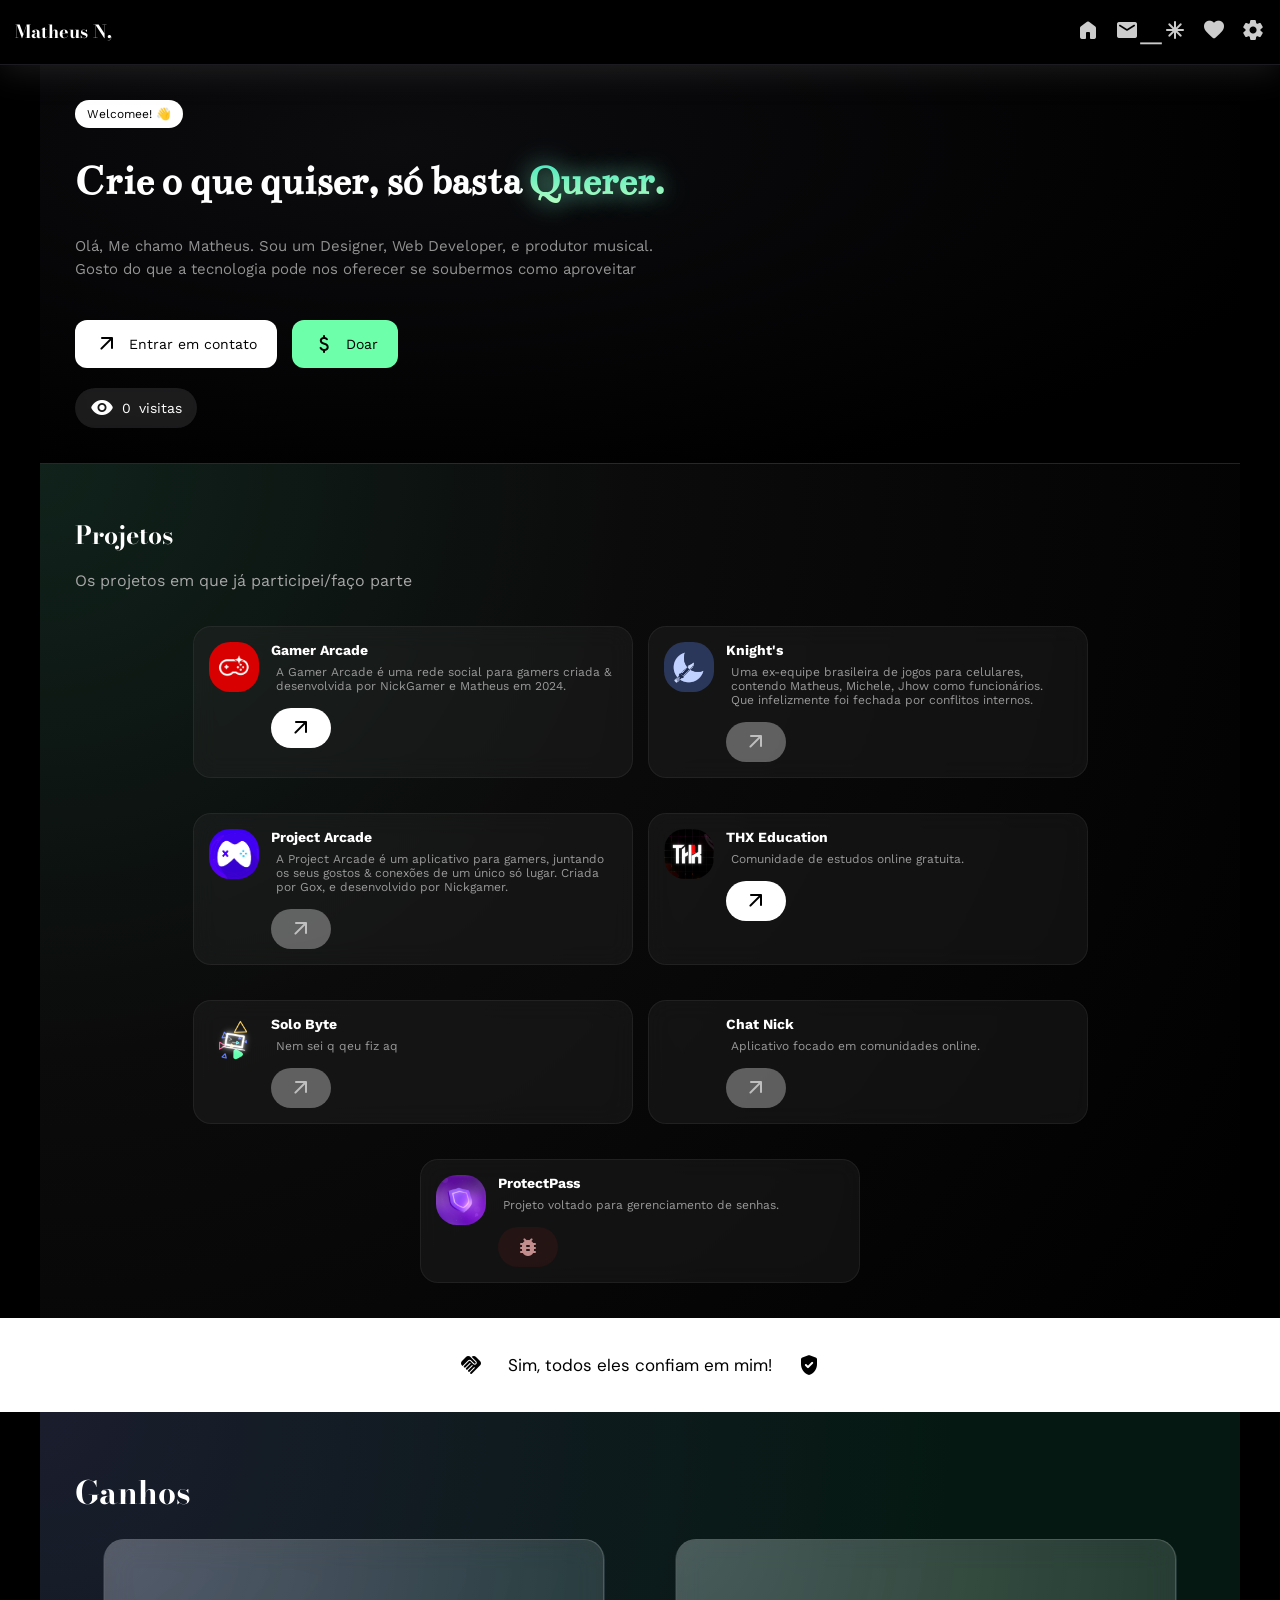
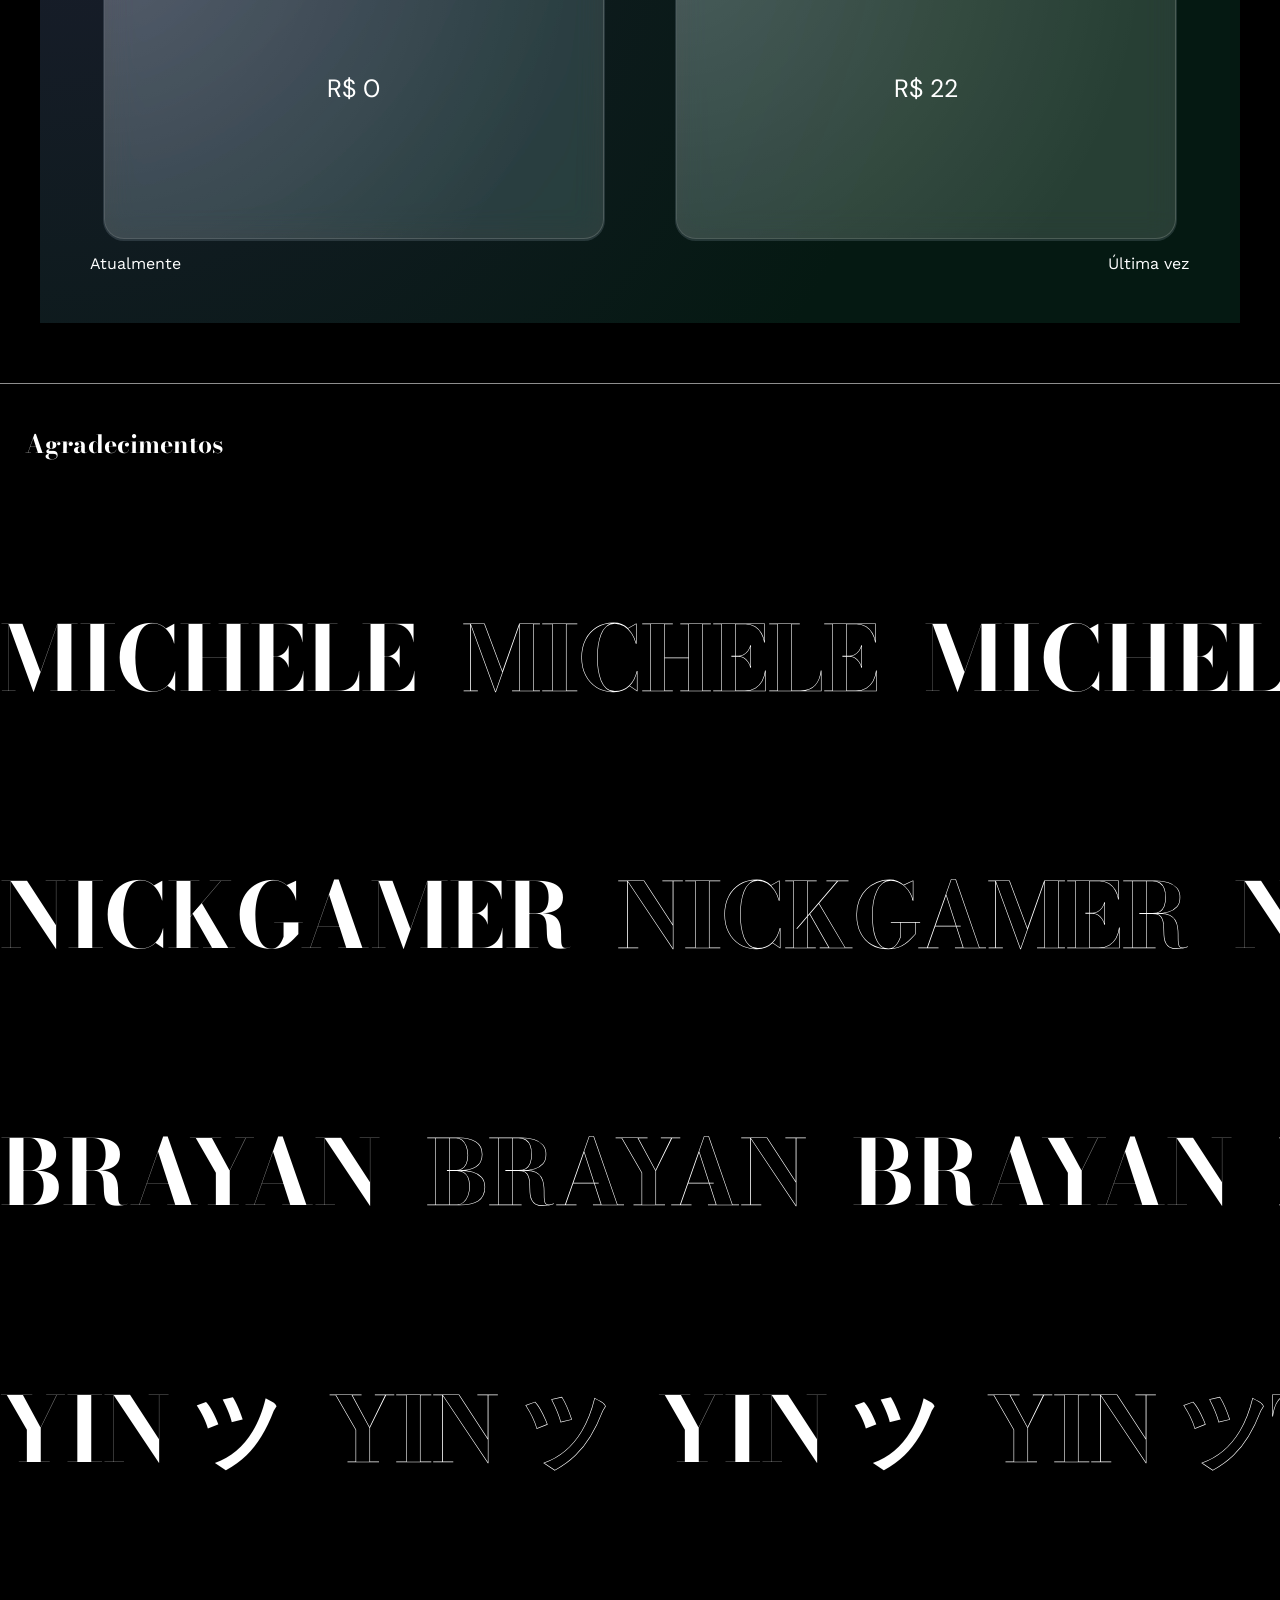
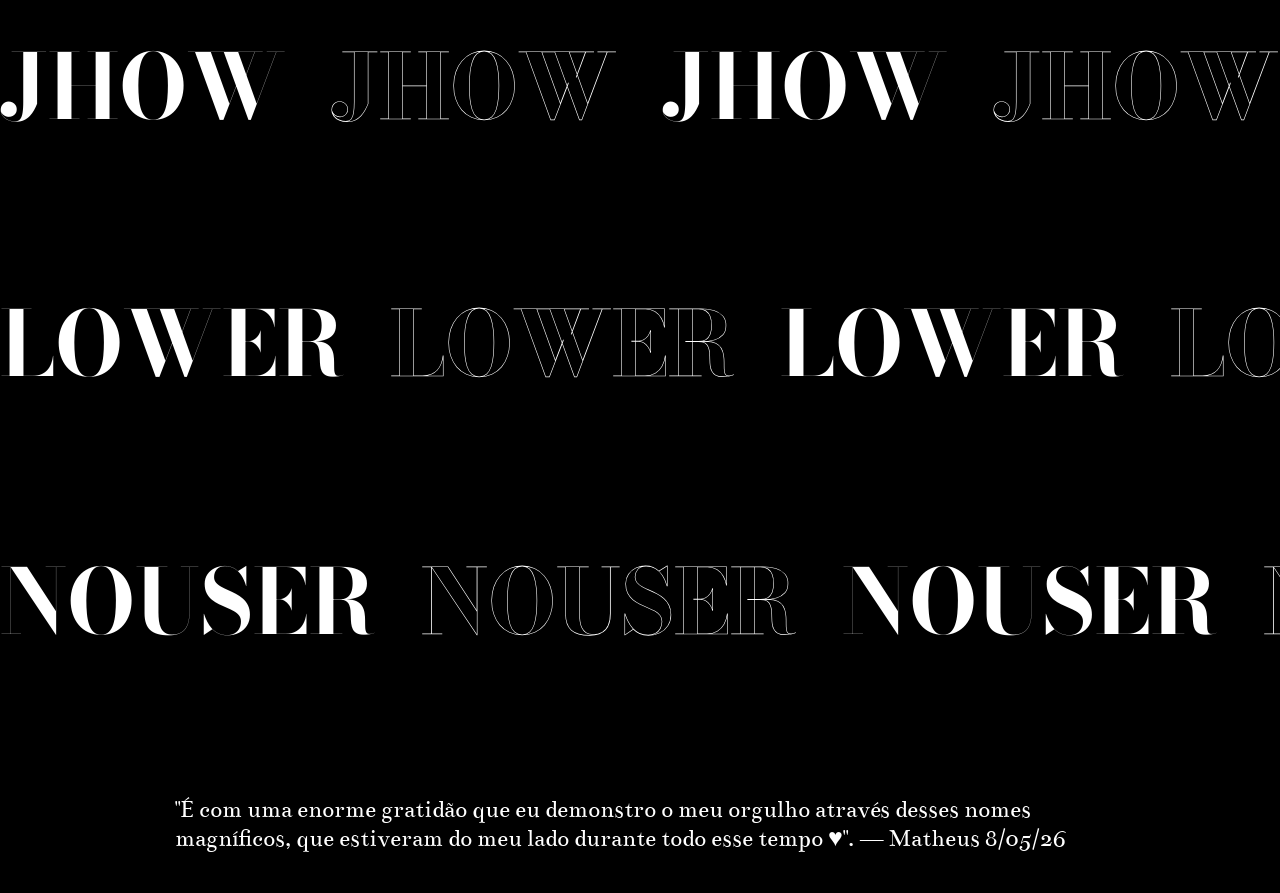
==== index.html @ 56c5ee2b "Rename port.html to index.html" ====
<!DOCTYPE html>
<html lang="pt-br">
<head>
  <meta charset="UTF-8">
  <meta name="viewport" content="width=device-width, initial-scale=1.0">
  <title>Matheus - Portfólio</title>
  <link rel="stylesheet" href="port.css">
  <link rel="stylesheet" href="https://fonts.googleapis.com/css2?family=Material+Symbols+Rounded:opsz,wght,FILL,GRAD@20..48,100..700,0..1,-50..200&" />
  <link rel="preconnect" href="https://fonts.googleapis.com">
  <link rel="preconnect" href="https://fonts.gstatic.com" crossorigin>
  <link href="https://fonts.googleapis.com/css2?family=Bentham&family=Bodoni+Moda:ital,opsz,wght@0,6..96,400..900;1,6..96,400..900&family=DM+Sans:ital,opsz,wght@0,9..40,100..1000;1,9..40,100..1000&family=Italiana&family=Work+Sans:ital,wght@0,100..900;1,100..900&display=swap" rel="stylesheet">
</head>
<body>

<header>
  <h3 class="name">Matheus N,</h3>
  <div class="header-flex">
    <div class="icons-flex">
      <a href="#"><span class="material-symbols-rounded icons">home</span></a>
      <a href="#"><span class="material-symbols-rounded icons">mail_asterisk</span></a>
      <a href="#"><span class="material-symbols-rounded icons">favorite</span></a>
      <a href="#"><span class="material-symbols-rounded icons">settings</span></a>
    </div>
  </div>
</header>

<div class="hero">
  <div class="decoration">Welcomee! 👋</div>
  <h1 class="slogan">Crie o que quiser, só basta <span class="myname">Querer.</span></h1>
  <p class="descr">
    Olá, Me chamo Matheus. Sou um Designer, Web Developer, e produtor musical. Gosto do que a tecnologia pode nos oferecer se soubermos como aproveitar
  </p>
  <div class="flex-btn">
    <button class="btn-pedir" id="contactBtn"><span class="material-symbols-rounded">arrow_outward</span> Entrar em contato</button>
    <button class="btn-pedir b" id="donateBtn"><span class="material-symbols-rounded">attach_money</span> Doar</button>
  </div>
  <div class="visitor-counter">
    <span class="material-symbols-rounded">visibility</span>
    <span id="visitorCount">0</span> visitas
  </div>
</div>

<div class="hero2">
  <h1 class="title">Projetos</h1>
  <p class="descr2">Os projetos em que já participei/faço parte</p>

  <div class="flex-proj">
    <div class="project">
      <div class="gm"></div>
      <div class="info">
        <h4 class="nameproject">Gamer Arcade</h4>
        <p class="history">A Gamer Arcade é uma rede social para gamers criada & desenvolvida por NickGamer e Matheus em 2024.</p>
        <a class="link" href="https://discord.com/invite/2kn6U6xPw">
          <button class="enter"><span class="material-symbols-rounded">arrow_outward</span></button>
        </a>
      </div>
    </div>

    <div class="project">
      <div class="gm k"></div>
      <div class="info">
        <h4 class="nameproject">Knight's</h4>
        <p class="history">Uma ex-equipe brasileira de jogos para celulares, contendo Matheus, Michele, Jhow como funcionários. Que infelizmente foi fechada por conflitos internos.</p>
        <button class="enter c"><span class="material-symbols-rounded">arrow_outward</span></button>
      </div>
    </div>

    <div class="project">
      <div class="gm l"></div>
      <div class="info">
        <h4 class="nameproject">Project Arcade</h4>
        <p class="history">A Project Arcade é um aplicativo para gamers, juntando os seus gostos & conexões de um único só lugar. Criada por Gox, e desenvolvido por Nickgamer.</p>
        <button class="enter c"><span class="material-symbols-rounded">arrow_outward</span></button>
      </div>
    </div>

    <div class="project">
      <div class="gm thx"></div>
      <div class="info">
        <h4 class="nameproject">THX Education</h4>
        <p class="history">Comunidade de estudos online gratuita.</p>
        <a class="link" href="https://thxeducation.vercel.app">
          <button class="enter"><span class="material-symbols-rounded">arrow_outward</span></button>
        </a>
      </div>
    </div>

    <div class="project">
      <div class="gm s"></div>
      <div class="info">
        <h4 class="nameproject">Solo Byte</h4>
        <p class="history">Nem sei q qeu fiz aq</p>
        <button class="enter c"><span class="material-symbols-rounded">arrow_outward</span></button>
      </div>
    </div>

    <div class="project">
      <div class="gm cn"></div>
      <div class="info">
        <h4 class="nameproject">Chat Nick</h4>
        <p class="history">Aplicativo focado em comunidades online.</p>
        <button class="enter c"><span class="material-symbols-rounded">arrow_outward</span></button>
      </div>
    </div>

    <div class="project">
      <div class="gm pp"></div>
      <div class="info">
        <h4 class="nameproject">ProtectPass</h4>
        <p class="history">Projeto voltado para gerenciamento de senhas.</p>
        <a class="link" href="https://protectpass.vercel.app">
          <button class="enter bugs"><span class="material-symbols-rounded">bug_report</span></button>
        </a>
      </div>
    </div>
  </div>
</div>

<div class="trust">
  <span class="material-symbols-rounded">handshake</span> Sim, todos eles confiam em mim! <span class="material-symbols-rounded tr">verified_user</span>
</div>

<div class="hero2 hero3">
  <h1 class="t-g">Ganhos</h1>
  <div class="conteiner-flex">
    <div class="conteiner">R$ 0</div>
    <div class="conteiner">R$ 22</div>
  </div>
  <div class="qnd-flex">
    <div class="qnd qnd1">Atualmente</div>
    <div class="qnd qnd2">Última vez</div>
  </div>
</div>

<div class="creditos">
  <h1 class="title t1">Agradecimentos</h1>
  <div class="blockcopy">
    <div class="linha"></div>
    <div class="linha">
      <h1 class="t">MICHELE</h1>
      <h1 class="t o">MICHELE</h1>
      <h1 class="t">MICHELE</h1>
      <h1 class="t o">MICHELE</h1>
      <h1 class="t">MICHELE</h1>
      <h1 class="t o">MICHELE</h1>
    </div>
    <div class="linha reverse">
      <h1 class="t">NICKGAMER</h1>
      <h1 class="t o">NICKGAMER</h1>
      <h1 class="t">NICKGAMER</h1>
      <h1 class="t o">NICKGAMER</h1>
      <h1 class="t">NICKGAMER</h1>
      <h1 class="t o">NICKGAMER</h1>
    </div>
    <div class="linha">
      <h1 class="t">BRAYAN</h1>
      <h1 class="t o">BRAYAN</h1>
      <h1 class="t">BRAYAN</h1>
      <h1 class="t o">BRAYAN</h1>
      <h1 class="t">BRAYAN</h1>
      <h1 class="t o">BRAYAN</h1>
    </div>
    <div class="linha reverse">
      <h1 class="t">YIN ツ</h1>
      <h1 class="t o">YIN ツ</h1>
      <h1 class="t">YIN ツ</h1>
      <h1 class="t o">YIN ツT</h1>
      <h1 class="t">YIN ツ</h1>
      <h1 class="t o">YIN ツ</h1>
    </div>
    <div class="linha">
      <h1 class="t">JHOW</h1>
      <h1 class="t o">JHOW</h1>
      <h1 class="t">JHOW</h1>
      <h1 class="t o">JHOW</h1>
      <h1 class="t">JHOW</h1>
      <h1 class="t o">JHOW</h1>
    </div>
    <div class="linha reverse">
      <h1 class="t">LOWER</h1>
      <h1 class="t o">LOWER</h1>
      <h1 class="t">LOWER</h1>
      <h1 class="t o">LOWER</h1>
      <h1 class="t">LOWER</h1>
      <h1 class="t o">LOWER</h1>
    </div>
    <div class="linha">
      <h1 class="t">NOUSER</h1>
      <h1 class="t o">NOUSER</h1>
      <h1 class="t">NOUSER</h1>
      <h1 class="t o">NOUSER</h1>
      <h1 class="t">NOUSER</h1>
      <h1 class="t o">NOUSER</h1>
      <div class="linha"></div>
    </div>
  </div>
  <p class="end">
    "É com uma enorme gratidão que eu demonstro o meu orgulho através desses nomes magníficos, que estiveram do meu lado durante todo esse tempo ♥️". — Matheus 8/05/26
  </p>
</div>

<!-- Modais -->
<div id="contactModal" class="modal">
  <div class="modal-content">
    <span class="close-modal">&times;</span>
    <h3 id="modalTitle">Enviar E-mail</h3>
    <input type="text" id="modalInput" placeholder="Digite seu e-mail..." autocomplete="off">
    <button id="modalNextBtn">Próximo</button>
  </div>
</div>

<div id="pixModal" class="modal">
  <div class="modal-content pix-modal">
    <span class="close-modal">&times;</span>
    <h3>Doação via Pix</h3>
    <div class="pix-qr">
      <img src="https://api.qrserver.com/v1/create-qr-code/?size=200x200&data=00020126360014br.gov.bcb.pix0114epifaniofabiano23@gmail.com5204000053039865802BR5925Fabiano Epifanio6009SAO PAULO6108054090006226052312epifaniofabiano23@gmail.com6304F2C3" alt="QR Code Pix">
    </div>
    <p><strong>Chave Pix (E-mail):</strong></p>
    <div class="pix-key">
      epifaniofabiano23@gmail.com
      <button class="copy-btn" onclick="copyPixKey()">Copiar</button>
    </div>
    <p style="font-size: 12px; margin-top: 15px;">Escaneie o QR Code ou copie a chave para doar</p>
    <button onclick="window.open('https://nubank.com.br/cobrar/1a2b3c4d/5e6f7g8h')" style="background: #7D40FF;">Pagar com Pix Copia e Cola</button>
  </div>
</div>

<script src="script.js">
  let contactStep = 1;
let contactEmail = '';
let contactName = '';

const contactModal = document.getElementById('contactModal');
const modalTitle = document.getElementById('modalTitle');
const modalInput = document.getElementById('modalInput');
const modalNextBtn = document.getElementById('modalNextBtn');

async function updateVisitorCount() {
  const response = await fetch('/api/visitas');
  const data = await response.json();
  document.getElementById('visitorCount').textContent = data.visitas;
}

function openContactModal() {
  contactStep = 1;
  modalTitle.textContent = 'Enviar E-mail';
  modalInput.placeholder = 'Digite seu e-mail...';
  modalInput.value = '';
  contactModal.style.display = 'flex';
}

function closeContactModal() {
  contactModal.style.display = 'none';
}

async function sendEmail(email, name, subject) {
  const response = await fetch('/api/enviar-email', {
    method: 'POST',
    headers: { 'Content-Type': 'application/json' },
    body: JSON.stringify({ email, nome: name, assunto: subject })
  });
  
  if (response.ok) {
    alert('Mensagem enviada');
    closeContactModal();
  } else {
    alert('Erro ao enviar');
  }
}

modalNextBtn.onclick = () => {
  const value = modalInput.value.trim();
  
  if (contactStep === 1) {
    if (!value.includes('@')) {
      alert('Email valido');
      return;
    }
    contactEmail = value;
    contactStep = 2;
    modalTitle.textContent = 'Seu Nome';
    modalInput.placeholder = 'Digite seu nome...';
    modalInput.value = '';
  }
  else if (contactStep === 2) {
    if (!value) {
      alert('Digite seu nome');
      return;
    }
    contactName = value;
    contactStep = 3;
    modalTitle.textContent = 'Assunto';
    modalInput.placeholder = 'Digite o assunto...';
    modalInput.value = '';
  }
  else if (contactStep === 3) {
    if (!value) {
      alert('Digite o assunto');
      return;
    }
    sendEmail(contactEmail, contactName, value);
  }
};

async function abrirModalDoacao() {
  const response = await fetch('/api/gerar-codigo', { method: 'POST' });
  const data = await response.json();
  
  const codigo = data.codigo;
  
  const modalHTML = `
        <div id="modalDoacao" style="position:fixed;top:0;left:0;width:100%;height:100%;background:rgba(0,0,0,0.95);z-index:10000;display:flex;justify-content:center;align-items:center">
            <div style="background:#1a1a1a;border:2px solid #36E1BC;border-radius:25px;padding:35px;max-width:400px;text-align:center">
                <span style="position:absolute;top:15px;right:25px;font-size:30px;cursor:pointer;color:#fff" onclick="fecharModalDoacao()">&times;</span>
                <h3 style="color:#36E1BC">Codigo de Doacao</h3>
                <div style="background:#36E1BC;color:#000;font-size:28px;font-family:monospace;padding:20px;border-radius:15px;margin:20px 0">${codigo}</div>
                <p>Valido por 2 minutos</p>
                <input type="text" id="codigoInput" placeholder="Cole o codigo aqui" style="width:100%;padding:12px;margin:10px 0;background:rgba(255,255,255,0.1);border:1px solid #36E1BC;border-radius:10px;color:#fff">
                <button id="validarBtn" style="background:#36E1BC;color:#000;border:none;padding:12px 30px;border-radius:10px;cursor:pointer">Gerar QR Code</button>
                <div id="qrResultado"></div>
            </div>
        </div>
    `;
  
  document.body.insertAdjacentHTML('beforeend', modalHTML);
  
  document.getElementById('validarBtn').onclick = async () => {
    const codigoDigitado = document.getElementById('codigoInput').value.trim();
    
    const validacao = await fetch('/api/validar-codigo', {
      method: 'POST',
      headers: { 'Content-Type': 'application/json' },
      body: JSON.stringify({ codigo: codigoDigitado })
    });
    
    const resultado = await validacao.json();
    
    if (resultado.erro) {
      document.getElementById('qrResultado').innerHTML = `<p style="color:#ff6666">${resultado.erro}</p>`;
    } else {
      document.getElementById('qrResultado').innerHTML = `<img src="${resultado.qrCodeUrl}" style="max-width:100%;margin-top:15px">`;
    }
  };
}

function fecharModalDoacao() {
  const modal = document.getElementById('modalDoacao');
  if (modal) modal.remove();
}

document.getElementById('contactBtn').onclick = openContactModal;
document.getElementById('donateBtn').onclick = abrirModalDoacao;

document.querySelectorAll('.close-modal').forEach(btn => {
  btn.onclick = closeContactModal;
});

window.onclick = (event) => {
  if (event.target === contactModal) closeContactModal();
};

updateVisitorCount();
</script>
</body>
</html>
---- port.css ----
.material-symbols-rounded {
  font-variation-settings: 'FILL' 1, 'wght' 400, 'GRAD' 0, 'opsz' 24;
}

* {
  box-sizing: border-box;
}

body {
  background: #000000;
  color: #FFFFFF;
  margin: 0;
  padding-top: 65px;
}

.icons {
  color: #FFFFFFCC;
  transition: 0.3s;
}

.icons:hover {
  color: #FFFFFF;
  transition: 0.5s;
  text-shadow: 2px 2px #898989;
}

header {
  width: 100%;
  height: 65px;
  background: rgba(0, 0, 0, 0.94);
  border-bottom: 1px solid #1C1C20;
  backdrop-filter: blur(25px);
  display: flex;
  box-shadow: 0 5px 35px #83838338;
  position: fixed;
  top: 0;
  z-index: 999;
}

.header-flex {
  width: 100%;
  height: 100%;
  display: flex;
  align-items: center;
  padding: 0 15px;
}

.name {
  margin-left: 15px;
  font-family: 'Bodoni Moda', serif;
  width: 100%;
  font-size: 18px;
}

.icons-flex {
  margin-left: auto;
  gap: 15px;
  display: flex;
  flex-wrap: wrap;
}

.slogan {
  font-family: 'Bentham', serif;
  font-size: clamp(24px, 6vw, 42px);
}

.myname {
  background: linear-gradient(#36E1BC, #C3FFBD);
  -webkit-text-fill-color: transparent;
  -webkit-background-clip: text;
  background-clip: text;
  text-shadow: 0 0 25px #80FFD3BD;
}

.descr {
  color: #939393;
  font-family: 'Work Sans', sans-serif;
  margin-top: 25px;
  font-size: clamp(11px, 2.5vw, 15px);
  line-height: 1.5;
}

.hero {
  background: radial-gradient(ellipse at 30% 20%, #0c0c0f 0%, #000000 80%);
  border-bottom: 1px solid rgba(54, 225, 188, 0.2);
  position: relative;
  overflow: hidden;
  background-size: cover;
  padding: 35px;
}

.decoration {
  height: max-content;
  background: #FFFFFF;
  color: #000000;
  padding: 7px 12px;
  border-radius: 15px;
  width: max-content;
  font-family: 'Work Sans', sans-serif;
  overflow: hidden;
  text-wrap: nowrap;
  font-size: clamp(10px, 3vw, 12px);
  animation: open 3s;
}

@keyframes open {
  from { max-width: 0; }
  to { max-width: 100%; }
}

.btn-pedir {
  background: #FFFFFF;
  color: #000000;
  border: none;
  padding: 12px 20px;
  border-radius: 12px;
  margin-top: 25px;
  font-family: 'Work Sans', sans-serif;
  display: flex;
  gap: 10px;
  font-size: clamp(10px, 3vw, 14px);
  align-items: center;
  cursor: pointer;
  transition: 0.3s;
}

.btn-pedir:hover {
  transform: scale(1.05);
}

.visitor-counter {
  margin-top: 20px;
  padding: 8px 15px;
  background: rgba(255, 255, 255, 0.1);
  border-radius: 20px;
  display: inline-flex;
  align-items: center;
  gap: 8px;
  font-family: 'Work Sans', sans-serif;
  font-size: 14px;
  backdrop-filter: blur(5px);
}

.hero2 {
  padding: 35px;
  font-family: 'Work Sans', sans-serif;
  background: radial-gradient(circle at top left, #10221b 0%, #0b0b0b 40%, #000000 100%);
}

.descr2 {
  color: rgba(167, 167, 167, 1);
  width: 100%;
  font-family: 'Work Sans', sans-serif;
}

.project {
  margin-top: 20px;
  background: rgba(46, 46, 46, 0.3);
  border: 1px solid rgba(99, 99, 99, 0.17);
  backdrop-filter: blur(12px);
  padding: 15px;
  width: 100%;
  display: flex;
  gap: 12px;
  align-items: flex-start;
  border-radius: 18px;
  transition: 0.25s;
}

.gm {
  width: 50px;
  height: 50px;
  background: url('/gml.png') center/cover;
  border-radius: 21px;
  flex-shrink: 0;
}

.info {
  display: flex;
  flex-direction: column;
  width: 100%;
}

.nameproject {
  margin: 0;
  font-size: 14px;
}

.history {
  margin: 2px 0 0;
  color: #999;
  padding: 5px;
  font-size: 12px;
}

.enter {
  width: max-content;
  padding: 8px 18px;
  background: #FFFFFF;
  color: #000;
  border-radius: 20px;
  align-items: center;
  display: flex;
  border: none;
  margin-top: 10px;
  font-size: 12px;
  cursor: pointer;
}

.flex-btn {
  display: flex;
}

.b {
  background: #6EFFAA;
  margin-left: 15px;
}

.title {
  font-family: 'Bodoni Moda', serif;
  font-size: 25px;
}

.k {
  background: linear-gradient(rgba(96, 138, 255, .3), rgba(96, 138, 255, .3)), url('/ki.png');
  background-size: cover;
  background-position: center;
}

.c {
  background: #FFFFFF52;
  color: #FFFFFF99;
}

.l {
  background-image: url('/l.png');
}

.link {
  text-decoration: none;
  color: #000000;
}

.thx {
  background-image: url('/thx.png');
}

.s {
  background-image: url('/s.png');
}

.cn {
  background-image: url('/n.png');
}

.pp {
  background-image: url('/pp.png');
}

.flex-proj {
  display: flex;
  flex-wrap: wrap;
  gap: 15px;
  justify-content: center;
  height: 350p;
  overflow: hidden;
}

@media (min-width: 768px) {
  .hero, .hero2 {
    max-width: 1200px;
    margin: 0 auto;
  }
  .descr {
    max-width: 600px;
  }
  .project {
    width: 100%;
    max-width: 440px;
  }
  .conteiner-flex {
    display: flex;
    gap: 15px;
    align-items: center;
  }
  .quando {
    margin-left: auto;
  }
  .end {
    font-size: 25px;
  }
}

@media (max-width: 480px) {
  .icons-flex {
    gap: 10px;
  }
  .icons-flex span {
    font-size: 20px;
  }
}

.bugs {
  background: #FF2B2B14;
  color: #FFBABABA;
}

.trust {
  color: #000000;
  font-family: DM Sans;
  font-size: 17px;
  background: #FFFFFF;
  padding: 35px;
  display: flex;
  justify-content: center;
  gap: 25px;
  align-items: center;
}

.hero3 {
  background: #08090D;
  background-image: radial-gradient(circle at top left, #1A1D2D 0%, #051912 70%);
}

.t-g {
  font-family: Bodoni Moda;
}

.conteiner {
  width: 100%;
  position: relative;
  max-width: 500px;
  height: 300px;
  border: 1px solid #FFFFFF38;
  background: #FFFFFF17;
  backdrop-filter: blur(15px) saturate(180%);
  border-radius: 20px;
  background-blend-mode: overlay;
  justify-content: center;
  align-items: center;
  font-size: 25px;
  font-family: DM Sans;
  margin-right: auto;
  margin-left: auto;
  display: flex;
  box-shadow: 0 1px 0 1px #D5E6FF24, 0px 1px 0 1px #F5F9FF00;
  overflow: hidden;
}

.conteiner::before {
  content: " ";
  width: 100%;
  height: 100%;
  background: radial-gradient(circle at top left, #FFFFFF36 0%, #FFFFFF12 80%);
  top: 0;
  left: 0;
  position: absolute;
}

.conteiner-flex {
  display: flex;
  gap: 15px;
  align-items: center;
}

.qnd-flex {
  display: flex;
}

.part, .partii {
  border: 1px solid #73DA9A4D;
}

.tr {
  color: #000000;
}

.qnd1 {
  margin-right: auto;
  padding: 15px;
}

.qnd2 {
  margin-left: auto;
  padding: 15px;
}

.hero4-flex {
  display: flex;
  gap: 45px;
  overflow: hidden;
  justify-content: center;
}

.creditos {
  margin-top: 60px;
  display: flex;
  flex-direction: column;
  gap: 25px;
  overflow: hidden;
  background: #000000;
  border-top: 1px solid #8E8E8E;
  position: relative;
}

.linha {
  display: flex;
  gap: 45px;
  width: max-content;
  animation: letreiro 35s linear infinite;
}

.reverse {
  animation-direction: reverse;
}

.t {
  font-size: clamp(30px, 7vw, 90px);
  white-space: nowrap;
  font-family: Bodoni Moda;
}

.o {
  color: transparent;
  -webkit-text-stroke: 0.6px #FFFFFF;
}

@keyframes letreiro {
  from {
    transform: translateX(0);
  }
  to {
    transform: translateX(-50%);
  }
}

.hero5 {
  background: #02030A;
}

.t1 {
  padding: 25px;
}

.end {
  font-family: bentham;
  margin-left: auto;
  margin-right: auto;
  color: #FFFFFF;
  padding: 15px;
  width: 75%;
}

.creditos::before {
  position: absolute;
  background: transparent;
  content: " ";
  z-index: 9999;
  width: 100%;
  height: 100%;
}

/* MODAL STYLES */
.modal {
  display: none;
  position: fixed;
  top: 0;
  left: 0;
  width: 100%;
  height: 100%;
  background: rgba(0, 0, 0, 0.8);
  backdrop-filter: blur(10px);
  z-index: 1000;
  justify-content: center;
  align-items: center;
}

.modal-content {
  background: linear-gradient(135deg, #1a1a1a, #0a0a0a);
  border: 1px solid #36E1BC;
  border-radius: 20px;
  padding: 30px;
  width: 90%;
  max-width: 400px;
  text-align: center;
  animation: modalOpen 0.3s ease;
}

.pix-modal {
  max-width: 500px;
}

@keyframes modalOpen {
  from {
    transform: scale(0.8);
    opacity: 0;
  }
  to {
    transform: scale(1);
    opacity: 1;
  }
}

.modal-content h3 {
  margin: 0 0 20px 0;
  color: #36E1BC;
  font-family: 'Bentham', serif;
}

.modal-content input {
  width: 100%;
  padding: 12px;
  margin: 10px 0;
  background: rgba(255, 255, 255, 0.1);
  border: 1px solid #36E1BC;
  border-radius: 10px;
  color: white;
  font-family: 'Work Sans', sans-serif;
  font-size: 14px;
}

.modal-content input:focus {
  outline: none;
  border-color: #C3FFBD;
}

.modal-content button {
  background: #36E1BC;
  color: black;
  border: none;
  padding: 12px 30px;
  border-radius: 10px;
  margin-top: 15px;
  cursor: pointer;
  font-family: 'Work Sans', sans-serif;
  font-weight: bold;
  transition: 0.3s;
}

.modal-content button:hover {
  transform: scale(1.05);
  background: #C3FFBD;
}

.close-modal {
  position: absolute;
  top: 20px;
  right: 30px;
  font-size: 30px;
  cursor: pointer;
  color: white;
  transition: 0.3s;
}

.close-modal:hover {
  color: #36E1BC;
}

.pix-qr {
  background: white;
  padding: 20px;
  border-radius: 10px;
  margin: 15px 0;
}

.pix-qr img {
  max-width: 100%;
}

.pix-key {
  background: rgba(54, 225, 188, 0.2);
  padding: 10px;
  border-radius: 8px;
  margin: 10px 0;
  word-break: break-all;
  font-family: monospace;
  font-size: 12px;
}

.copy-btn {
  background: #36E1BC;
  margin-left: 10px;
  padding: 5px 10px;
  font-size: 12px;
}
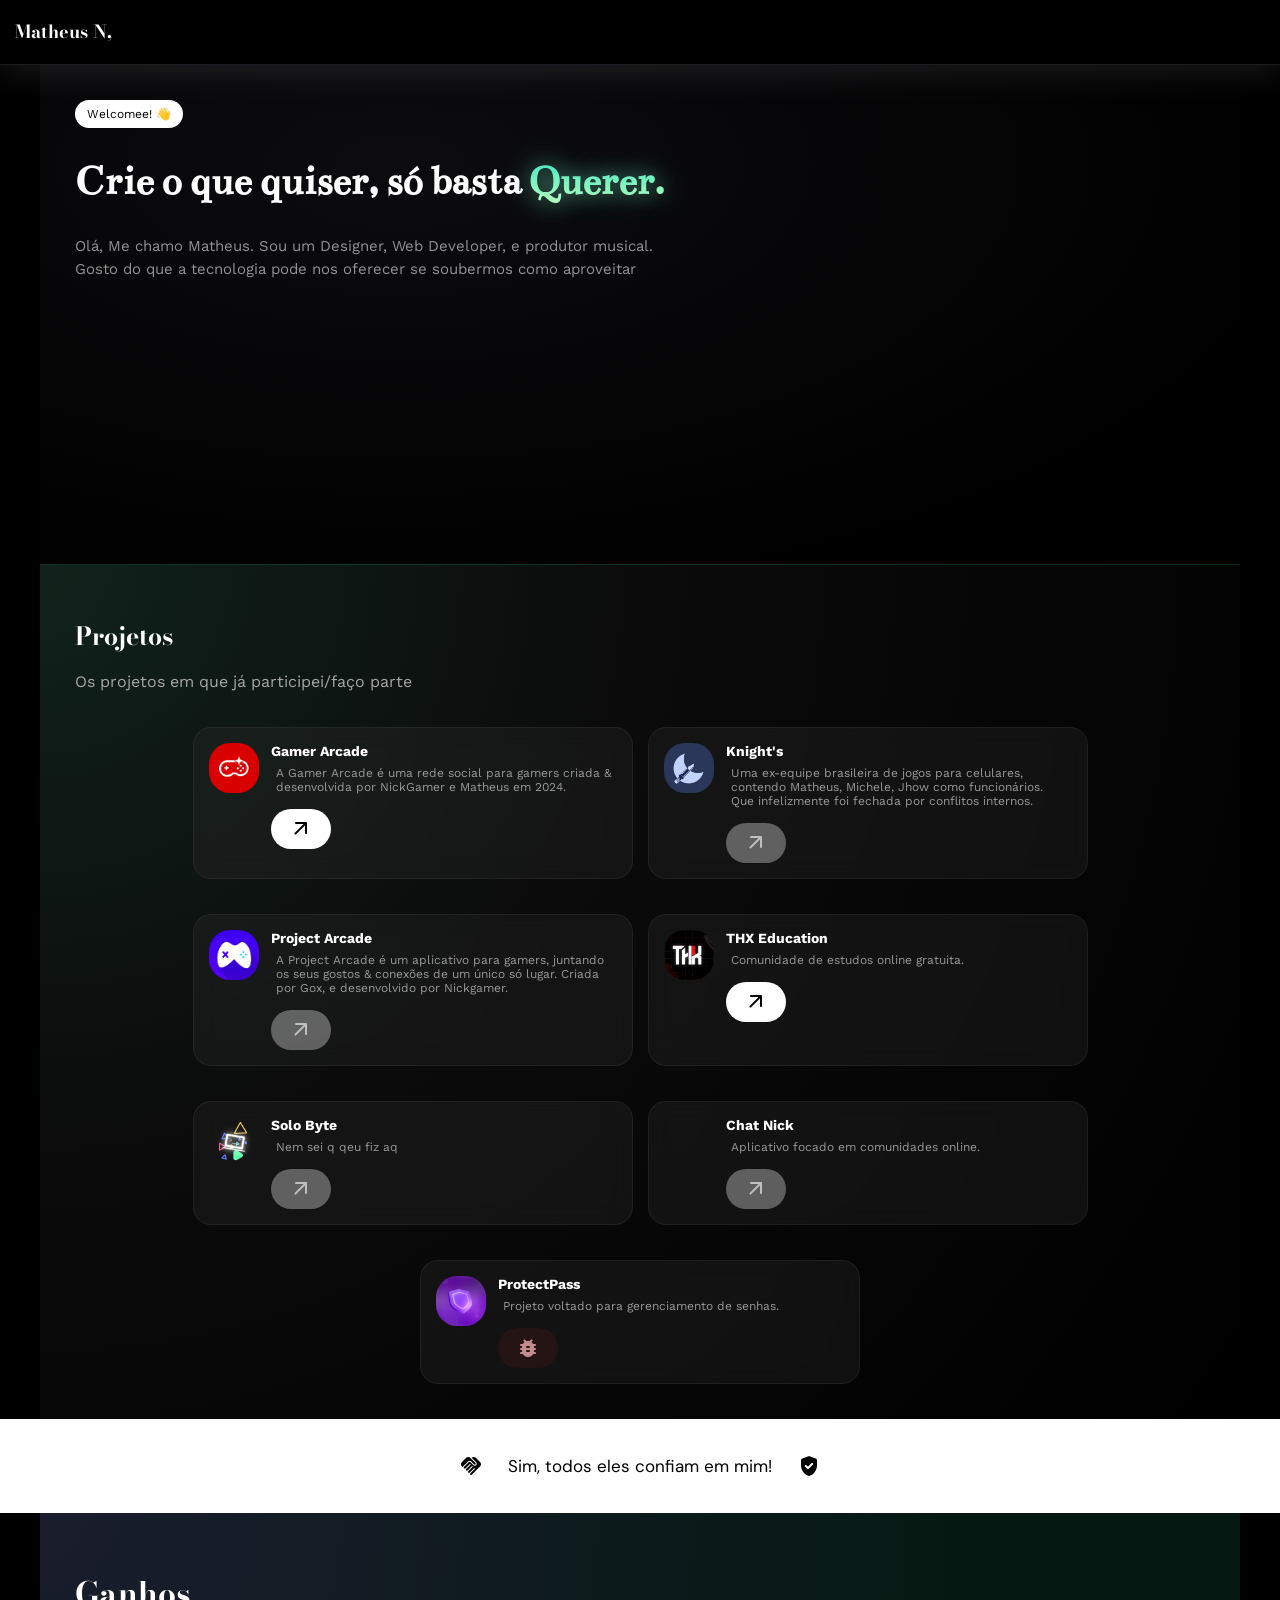
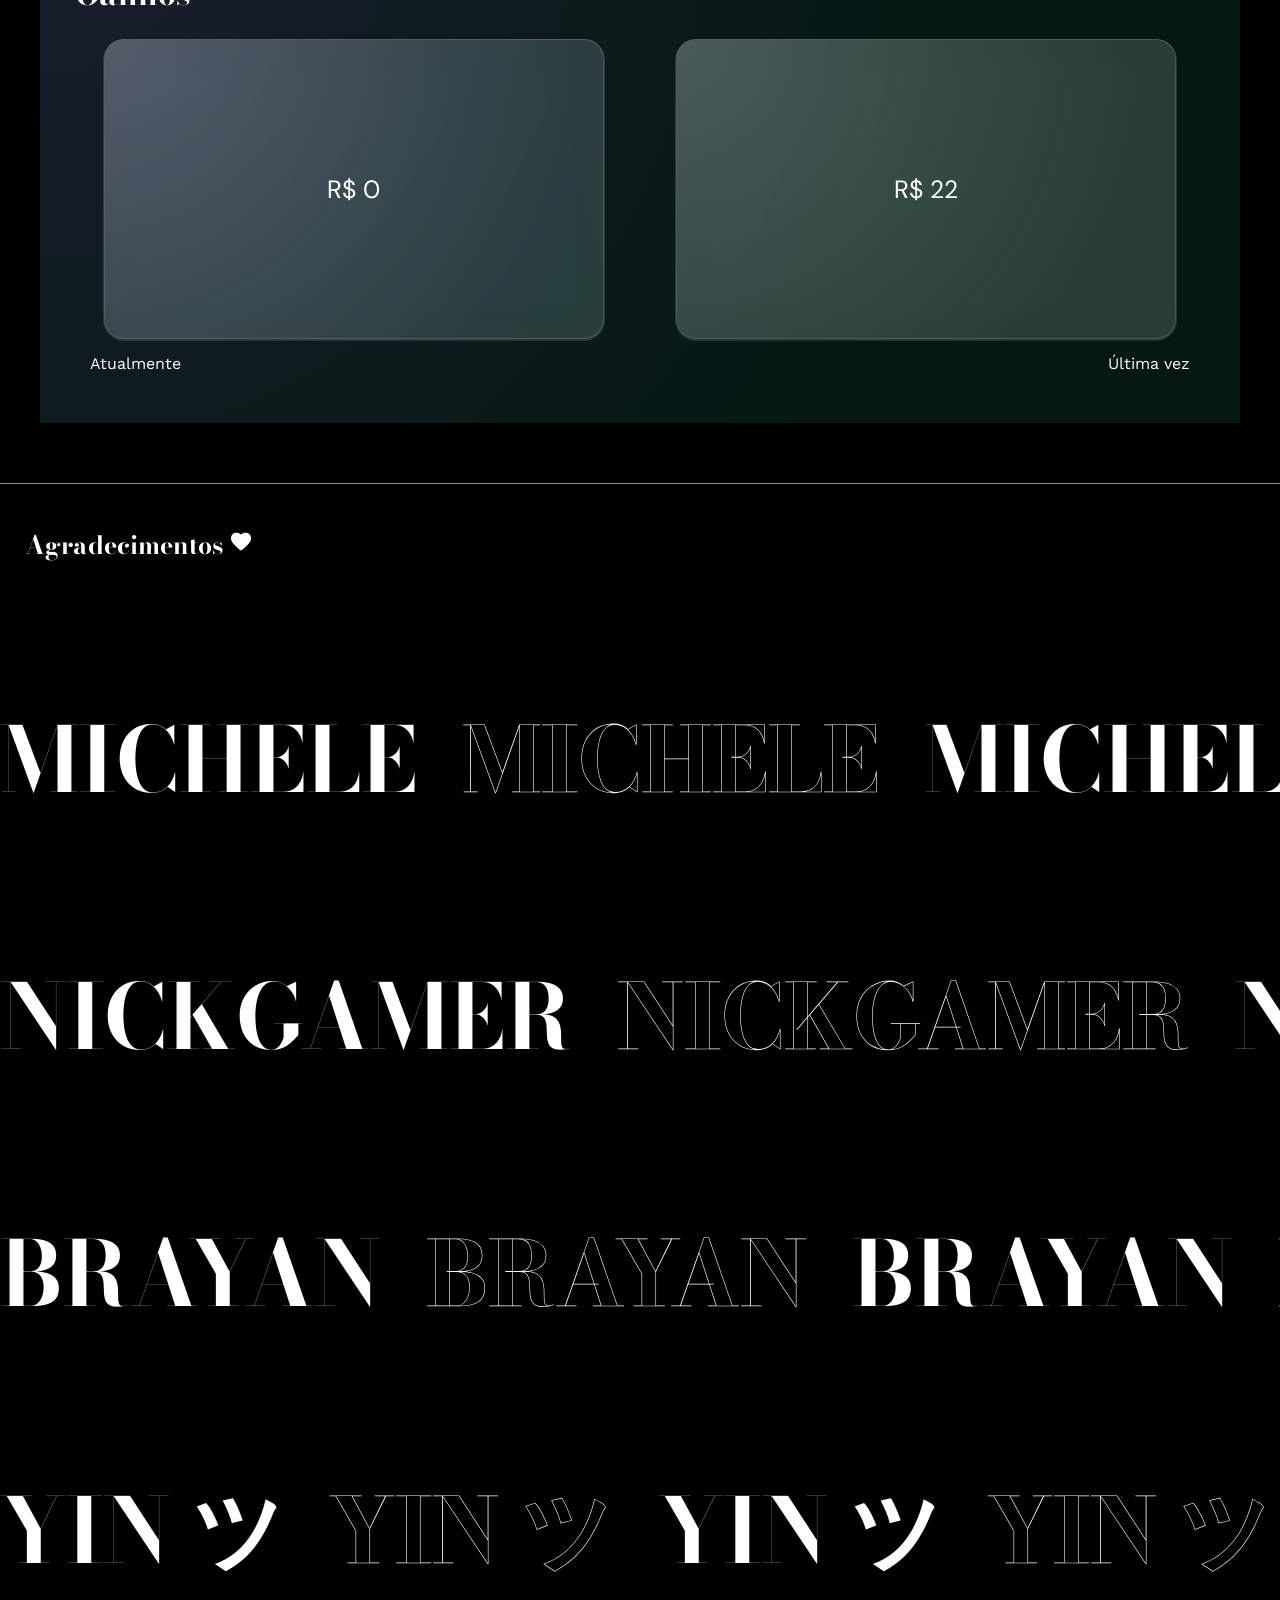
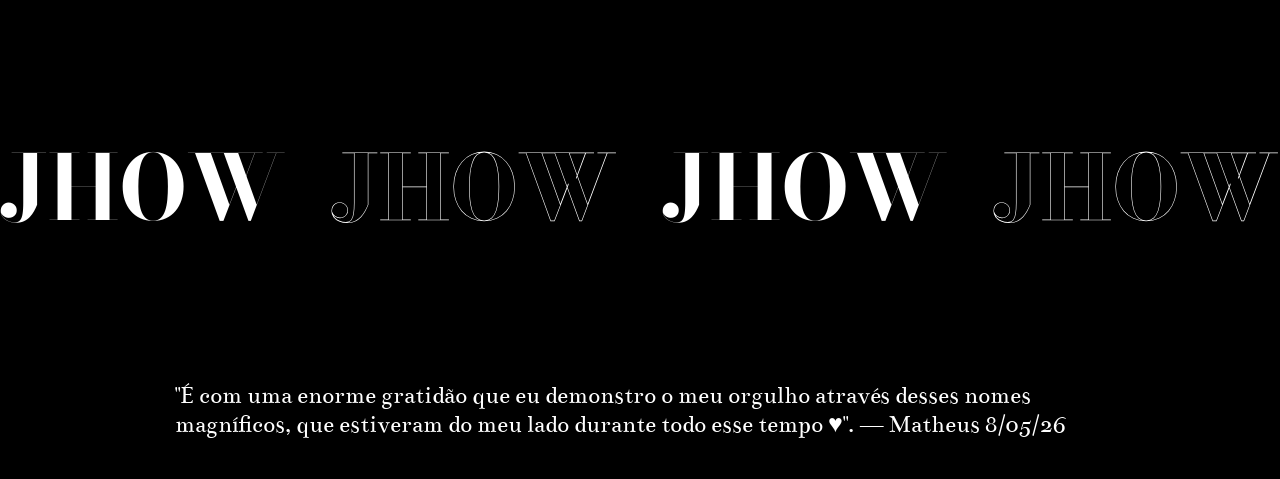
==== commit c6308661: "Update index.html" ====
--- a/index.html
+++ b/index.html
@@ -1,27 +1,138 @@
 <!DOCTYPE html>
-<html lang="pt-br">
+<html>
 <head>
   <meta charset="UTF-8">
   <meta name="viewport" content="width=device-width, initial-scale=1.0">
   <title>Matheus - Portfólio</title>
-  <link rel="stylesheet" href="port.css">
   <link rel="stylesheet" href="https://fonts.googleapis.com/css2?family=Material+Symbols+Rounded:opsz,wght,FILL,GRAD@20..48,100..700,0..1,-50..200&" />
   <link rel="preconnect" href="https://fonts.googleapis.com">
   <link rel="preconnect" href="https://fonts.gstatic.com" crossorigin>
   <link href="https://fonts.googleapis.com/css2?family=Bentham&family=Bodoni+Moda:ital,opsz,wght@0,6..96,400..900;1,6..96,400..900&family=DM+Sans:ital,opsz,wght@0,9..40,100..1000;1,9..40,100..1000&family=Italiana&family=Work+Sans:ital,wght@0,100..900;1,100..900&display=swap" rel="stylesheet">
+  
+  <link rel="stylesheet" href="port.css">
+  
+  <style>
+    .form-pedido {
+      display: none;
+      position: fixed;
+      top: 0;
+      left: 0;
+      width: 100%;
+      height: 100%;
+      background: rgba(0,0,0,0.9);
+      z-index: 10000;
+      justify-content: center;
+      align-items: center;
+    }
+    .form-pedido.active {
+      display: flex;
+    }
+    .form-container {
+      background: #1e1e1e;
+      border-radius: 20px;
+      padding: 30px;
+      max-width: 500px;
+      width: 90%;
+      max-height: 90vh;
+      overflow-y: auto;
+      border: 1px solid #333;
+    }
+    .form-container h3 {
+      color: #ff6b6b;
+      margin-bottom: 20px;
+      font-size: 1.8rem;
+    }
+    .form-group {
+      margin-bottom: 20px;
+    }
+    .form-group label {
+      display: block;
+      margin-bottom: 8px;
+      color: #ccc;
+    }
+    .form-group input, .form-group textarea {
+      width: 100%;
+      padding: 12px;
+      background: #2a2a2a;
+      border: 1px solid #444;
+      border-radius: 10px;
+      color: white;
+      font-family: inherit;
+      resize: vertical;
+    }
+    .form-group textarea {
+      min-height: 100px;
+    }
+    .valores-grid {
+      display: grid;
+      grid-template-columns: repeat(auto-fit, minmax(80px, 1fr));
+      gap: 10px;
+      margin-bottom: 15px;
+    }
+    .valor-btn {
+      background: #2a2a2a;
+      border: 1px solid #444;
+      padding: 12px;
+      border-radius: 10px;
+      cursor: pointer;
+      text-align: center;
+      transition: 0.2s;
+    }
+    .valor-btn.selected {
+      background: #ff6b6b;
+      border-color: #ff6b6b;
+      color: #000;
+    }
+    .tempo-entrega {
+      background: #0a0a0a;
+      padding: 10px;
+      border-radius: 10px;
+      margin-bottom: 20px;
+      text-align: center;
+      color: #ff6b6b;
+    }
+    .btn-enviar {
+      background: #ff6b6b;
+      border: none;
+      padding: 14px;
+      border-radius: 40px;
+      width: 100%;
+      font-size: 1.1rem;
+      font-weight: bold;
+      cursor: pointer;
+    }
+    .btn-fechar {
+      background: #444;
+      border: none;
+      padding: 10px;
+      border-radius: 40px;
+      width: 100%;
+      margin-top: 10px;
+      cursor: pointer;
+    }
+    .toast-mensagem {
+      position: fixed;
+      bottom: 30px;
+      right: 30px;
+      background: #1e1e1e;
+      border-left: 4px solid #4caf50;
+      padding: 12px 20px;
+      border-radius: 10px;
+      z-index: 10001;
+      animation: fadeOut 3s forwards;
+    }
+    @keyframes fadeOut {
+      0% { opacity: 0; transform: translateX(50px); }
+      15% { opacity: 1; transform: translateX(0); }
+      85% { opacity: 1; }
+      100% { opacity: 0; visibility: hidden; }
+    }
+  </style>
 </head>
 <body>
 
 <header>
-  <h3 class="name">Matheus N,</h3>
-  <div class="header-flex">
-    <div class="icons-flex">
-      <a href="#"><span class="material-symbols-rounded icons">home</span></a>
-      <a href="#"><span class="material-symbols-rounded icons">mail_asterisk</span></a>
-      <a href="#"><span class="material-symbols-rounded icons">favorite</span></a>
-      <a href="#"><span class="material-symbols-rounded icons">settings</span></a>
-    </div>
-  </div>
+  <h3 class="name">Matheus N, </h3>
 </header>
 
 <div class="hero">
@@ -30,20 +141,11 @@
   <p class="descr">
     Olá, Me chamo Matheus. Sou um Designer, Web Developer, e produtor musical. Gosto do que a tecnologia pode nos oferecer se soubermos como aproveitar
   </p>
-  <div class="flex-btn">
-    <button class="btn-pedir" id="contactBtn"><span class="material-symbols-rounded">arrow_outward</span> Entrar em contato</button>
-    <button class="btn-pedir b" id="donateBtn"><span class="material-symbols-rounded">attach_money</span> Doar</button>
-  </div>
-  <div class="visitor-counter">
-    <span class="material-symbols-rounded">visibility</span>
-    <span id="visitorCount">0</span> visitas
-  </div>
 </div>
 
 <div class="hero2">
   <h1 class="title">Projetos</h1>
   <p class="descr2">Os projetos em que já participei/faço parte</p>
-
   <div class="flex-proj">
     <div class="project">
       <div class="gm"></div>
@@ -55,7 +157,6 @@
         </a>
       </div>
     </div>
-
     <div class="project">
       <div class="gm k"></div>
       <div class="info">
@@ -64,7 +165,6 @@
         <button class="enter c"><span class="material-symbols-rounded">arrow_outward</span></button>
       </div>
     </div>
-
     <div class="project">
       <div class="gm l"></div>
       <div class="info">
@@ -73,7 +173,6 @@
         <button class="enter c"><span class="material-symbols-rounded">arrow_outward</span></button>
       </div>
     </div>
-
     <div class="project">
       <div class="gm thx"></div>
       <div class="info">
@@ -84,16 +183,14 @@
         </a>
       </div>
     </div>
-
     <div class="project">
       <div class="gm s"></div>
       <div class="info">
         <h4 class="nameproject">Solo Byte</h4>
-        <p class="history">Nem sei q qeu fiz aq</p>
+        <p class="history">Nem sei q qeu fiz aq </p>
         <button class="enter c"><span class="material-symbols-rounded">arrow_outward</span></button>
       </div>
     </div>
-
     <div class="project">
       <div class="gm cn"></div>
       <div class="info">
@@ -102,15 +199,13 @@
         <button class="enter c"><span class="material-symbols-rounded">arrow_outward</span></button>
       </div>
     </div>
-
     <div class="project">
       <div class="gm pp"></div>
       <div class="info">
         <h4 class="nameproject">ProtectPass</h4>
         <p class="history">Projeto voltado para gerenciamento de senhas.</p>
         <a class="link" href="https://protectpass.vercel.app">
-          <button class="enter bugs"><span class="material-symbols-rounded">bug_report</span></button>
-        </a>
+        <button class="enter bugs"><span class="material-symbols-rounded">bug_report</span></button></a>
       </div>
     </div>
   </div>
@@ -133,65 +228,49 @@
 </div>
 
 <div class="creditos">
-  <h1 class="title t1">Agradecimentos</h1>
+  <h1 class="title t1">Agradecimentos <span class="material-symbols-rounded heart">favorite</span></h1>
   <div class="blockcopy">
     <div class="linha"></div>
     <div class="linha">
-      <h1 class="t">MICHELE</h1>
-      <h1 class="t o">MICHELE</h1>
-      <h1 class="t">MICHELE</h1>
-      <h1 class="t o">MICHELE</h1>
-      <h1 class="t">MICHELE</h1>
-      <h1 class="t o">MICHELE</h1>
+      <h1 class="t" data-emoji="👑">MICHELE</h1>
+      <h1 class="t o" data-emoji="♥️">MICHELE</h1>
+      <h1 class="t" data-emoji="+1 Ano de contrato">MICHELE</h1>
+      <h1 class="t o" data-emoji="🫪">MICHELE</h1>
+      <h1 class="t" data-emoji="-1 Anos até engravidar (parabéns, qual Será o nome)">MICHELE</h1>
+      <h1 class="t o" data-emoji="✨">MICHELE</h1>
     </div>
     <div class="linha reverse">
-      <h1 class="t">NICKGAMER</h1>
-      <h1 class="t o">NICKGAMER</h1>
-      <h1 class="t">NICKGAMER</h1>
-      <h1 class="t o">NICKGAMER</h1>
-      <h1 class="t">NICKGAMER</h1>
-      <h1 class="t o">NICKGAMER</h1>
+      <h1 class="t" data-emoji="🧑‍💻">NICKGAMER</h1>
+      <h1 class="t o" data-emoji="🧠">NICKGAMER</h1>
+      <h1 class="t" data-emoji="🫥">NICKGAMER</h1>
+      <h1 class="t o" data-emoji="🫂">NICKGAMER</h1>
+      <h1 class="t" data-emoji="👀">NICKGAMER</h1>
+      <h1 class="t o" data-emoji="💲">NICKGAMER</h1>
     </div>
     <div class="linha">
-      <h1 class="t">BRAYAN</h1>
-      <h1 class="t o">BRAYAN</h1>
-      <h1 class="t">BRAYAN</h1>
-      <h1 class="t o">BRAYAN</h1>
-      <h1 class="t">BRAYAN</h1>
-      <h1 class="t o">BRAYAN</h1>
+      <h1 class="t" data-emoji="😂">BRAYAN</h1>
+      <h1 class="t o" data-emoji="💅">BRAYAN</h1>
+      <h1 class="t" data-emoji="🤌">BRAYAN</h1>
+      <h1 class="t o" data-emoji="🤝">BRAYAN</h1>
+      <h1 class="t" data-emoji="Sumido">BRAYAN</h1>
+      <h1 class="t o" data-emoji="To cupado mn (n fala comigo faz meses)">BRAYAN</h1>
+      <div class="linha"></div>
     </div>
     <div class="linha reverse">
-      <h1 class="t">YIN ツ</h1>
-      <h1 class="t o">YIN ツ</h1>
-      <h1 class="t">YIN ツ</h1>
-      <h1 class="t o">YIN ツT</h1>
-      <h1 class="t">YIN ツ</h1>
-      <h1 class="t o">YIN ツ</h1>
+      <h1 class="t" data-emoji="n deveria tá aq mas ta kkk">YIN ツ</h1>
+      <h1 class="t o" data-emoji="🐂">YIN ツ</h1>
+      <h1 class="t" data-emoji="😡">YIN ツ</h1>
+      <h1 class="t o" data-emoji="🤬">YIN ツ</h1>
+      <h1 class="t" data-emoji="me troco por mulhe">YIN ツ</h1>
+      <h1 class="t o" data-emoji="fdp">YIN ツ</h1>
     </div>
     <div class="linha">
-      <h1 class="t">JHOW</h1>
-      <h1 class="t o">JHOW</h1>
-      <h1 class="t">JHOW</h1>
-      <h1 class="t o">JHOW</h1>
-      <h1 class="t">JHOW</h1>
-      <h1 class="t o">JHOW</h1>
-    </div>
-    <div class="linha reverse">
-      <h1 class="t">LOWER</h1>
-      <h1 class="t o">LOWER</h1>
-      <h1 class="t">LOWER</h1>
-      <h1 class="t o">LOWER</h1>
-      <h1 class="t">LOWER</h1>
-      <h1 class="t o">LOWER</h1>
-    </div>
-    <div class="linha">
-      <h1 class="t">NOUSER</h1>
-      <h1 class="t o">NOUSER</h1>
-      <h1 class="t">NOUSER</h1>
-      <h1 class="t o">NOUSER</h1>
-      <h1 class="t">NOUSER</h1>
-      <h1 class="t o">NOUSER</h1>
-      <div class="linha"></div>
+      <h1 class="t" data-emoji="🧠💪">JHOW</h1>
+      <h1 class="t o" data-emoji="🧠💪">JHOW</h1>
+      <h1 class="t" data-emoji="🧠💪">JHOW</h1>
+      <h1 class="t o" data-emoji="🧠💪">JHOW</h1>
+      <h1 class="t" data-emoji="🧠💪">JHOW</h1>
+      <h1 class="t o" data-emoji="🧠💪">JHOW</h1>
     </div>
   </div>
   <p class="end">
@@ -199,168 +278,182 @@
   </p>
 </div>
 
-<!-- Modais -->
-<div id="contactModal" class="modal">
-  <div class="modal-content">
-    <span class="close-modal">&times;</span>
-    <h3 id="modalTitle">Enviar E-mail</h3>
-    <input type="text" id="modalInput" placeholder="Digite seu e-mail..." autocomplete="off">
-    <button id="modalNextBtn">Próximo</button>
+<!-- FORMULÁRIO DE PEDIDO -->
+<div id="formPedido" class="form-pedido">
+  <div class="form-container">
+    <h3>📦 Fazer um pedido</h3>
+    
+    <div class="form-group">
+      <label>💰 Escolha o valor</label>
+      <div class="valores-grid">
+        <div class="valor-btn" data-valor="0">R$ 0</div>
+        <div class="valor-btn" data-valor="2">R$ 2</div>
+        <div class="valor-btn" data-valor="5">R$ 5</div>
+        <div class="valor-btn" data-valor="10">R$ 10</div>
+        <div class="valor-btn" data-valor="25">R$ 25</div>
+      </div>
+    </div>
+    
+    <div id="tempoEntrega" class="tempo-entrega" style="display:none;"></div>
+    
+    <div class="form-group">
+      <label>👤 Seu nome</label>
+      <input type="text" id="clienteNome" placeholder="Digite seu nome">
+    </div>
+    
+    <div class="form-group">
+      <label>✏️ Descreva o que você quer criar</label>
+      <textarea id="clientePedido" placeholder="Ex: quero um logo para minha empresa, uma música de 30 segundos, um design de site..."></textarea>
+    </div>
+    
+    <button id="enviarPedido" class="btn-enviar">📨 Enviar pedido</button>
+    <button id="fecharPedido" class="btn-fechar">Fechar</button>
   </div>
 </div>
 
-<div id="pixModal" class="modal">
-  <div class="modal-content pix-modal">
-    <span class="close-modal">&times;</span>
-    <h3>Doação via Pix</h3>
-    <div class="pix-qr">
-      <img src="https://api.qrserver.com/v1/create-qr-code/?size=200x200&data=00020126360014br.gov.bcb.pix0114epifaniofabiano23@gmail.com5204000053039865802BR5925Fabiano Epifanio6009SAO PAULO6108054090006226052312epifaniofabiano23@gmail.com6304F2C3" alt="QR Code Pix">
-    </div>
-    <p><strong>Chave Pix (E-mail):</strong></p>
-    <div class="pix-key">
-      epifaniofabiano23@gmail.com
-      <button class="copy-btn" onclick="copyPixKey()">Copiar</button>
-    </div>
-    <p style="font-size: 12px; margin-top: 15px;">Escaneie o QR Code ou copie a chave para doar</p>
-    <button onclick="window.open('https://nubank.com.br/cobrar/1a2b3c4d/5e6f7g8h')" style="background: #7D40FF;">Pagar com Pix Copia e Cola</button>
-  </div>
-</div>
-
-<script src="script.js">
-  let contactStep = 1;
-let contactEmail = '';
-let contactName = '';
-
-const contactModal = document.getElementById('contactModal');
-const modalTitle = document.getElementById('modalTitle');
-const modalInput = document.getElementById('modalInput');
-const modalNextBtn = document.getElementById('modalNextBtn');
-
-async function updateVisitorCount() {
-  const response = await fetch('/api/visitas');
-  const data = await response.json();
-  document.getElementById('visitorCount').textContent = data.visitas;
-}
-
-function openContactModal() {
-  contactStep = 1;
-  modalTitle.textContent = 'Enviar E-mail';
-  modalInput.placeholder = 'Digite seu e-mail...';
-  modalInput.value = '';
-  contactModal.style.display = 'flex';
-}
-
-function closeContactModal() {
-  contactModal.style.display = 'none';
-}
-
-async function sendEmail(email, name, subject) {
-  const response = await fetch('/api/enviar-email', {
-    method: 'POST',
-    headers: { 'Content-Type': 'application/json' },
-    body: JSON.stringify({ email, nome: name, assunto: subject })
+<script>
+  // ⚠️ SUBSTITUA PELO SEU EMAIL ⚠️
+  const SEU_EMAIL = "seuemail@provedor.com";
+  
+  const precos = {
+    0: { tempo: "2 dias", obs: "", piscadas: 1 },
+    2: { tempo: "1 dia", obs: "", piscadas: 2 },
+    5: { tempo: "6 horas", obs: "", piscadas: 3 },
+    10: { tempo: "3 horas", obs: "", piscadas: 5 },
+    25: { tempo: "3 dias", obs: "infelizmente gastei apenas 3 dias nesse próprio site, então vai ser isso", piscadas: 10 }
+  };
+  
+  let valorSelecionado = null;
+  
+  function mostrarToast(mensagem, sucesso = true) {
+    const toast = document.createElement('div');
+    toast.className = 'toast-mensagem';
+    toast.style.borderLeftColor = sucesso ? '#4caf50' : '#ff6b6b';
+    toast.innerHTML = mensagem;
+    document.body.appendChild(toast);
+    setTimeout(() => toast.remove(), 3000);
+  }
+  
+  function fazerPiscadinha(intensidade) {
+    let piscadasRestantes = intensidade;
+    function piscar() {
+      if (piscadasRestantes <= 0) return;
+      document.body.style.transition = 'background 0.05s';
+      document.body.style.background = '#fff';
+      setTimeout(() => { document.body.style.background = ''; }, 50);
+      piscadasRestantes--;
+      setTimeout(piscar, 120);
+    }
+    piscar();
+  }
+  
+  function mostrarContadorNosCreditos(valor) {
+    document.querySelectorAll('.contador-flutuante').forEach(el => el.remove());
+    let contagem = valor === 0 ? 1 : valor === 2 ? 3 : valor === 5 ? 6 : valor === 10 ? 12 : 25;
+    const nomes = document.querySelectorAll('.creditos .t');
+    nomes.forEach((nome, index) => {
+      setTimeout(() => {
+        const rect = nome.getBoundingClientRect();
+        const contador = document.createElement('div');
+        contador.className = 'contador-flutuante';
+        contador.textContent = `+${contagem}`;
+        contador.style.position = 'fixed';
+        contador.style.left = rect.left + 'px';
+        contador.style.top = (rect.top - 30) + 'px';
+        contador.style.fontSize = '1.2rem';
+        contador.style.color = '#ff6b6b';
+        contador.style.fontWeight = 'bold';
+        contador.style.pointerEvents = 'none';
+        contador.style.zIndex = '9999';
+        contador.style.opacity = '1';
+        contador.style.transition = 'all 1s ease-out';
+        document.body.appendChild(contador);
+        setTimeout(() => { contador.style.transform = 'translateY(-40px)'; contador.style.opacity = '0'; }, 10);
+        setTimeout(() => contador.remove(), 1000);
+      }, index * 50);
+    });
+  }
+  
+  const formModal = document.getElementById('formPedido');
+  
+  function abrirFormulario() { formModal.classList.add('active'); }
+  function fecharFormulario() {
+    formModal.classList.remove('active');
+    valorSelecionado = null;
+    document.querySelectorAll('.valor-btn').forEach(btn => btn.classList.remove('selected'));
+    document.getElementById('tempoEntrega').style.display = 'none';
+    document.getElementById('clienteNome').value = '';
+    document.getElementById('clientePedido').value = '';
+  }
+  
+  document.getElementById('fecharPedido').addEventListener('click', fecharFormulario);
+  
+  document.querySelectorAll('.valor-btn').forEach(btn => {
+    btn.addEventListener('click', () => {
+      document.querySelectorAll('.valor-btn').forEach(b => b.classList.remove('selected'));
+      btn.classList.add('selected');
+      valorSelecionado = parseInt(btn.getAttribute('data-valor'));
+      const info = precos[valorSelecionado];
+      const tempoDiv = document.getElementById('tempoEntrega');
+      let msg = `⏱️ Tempo de entrega: ${info.tempo}`;
+      if (info.obs) msg += `<br><small>${info.obs}</small>`;
+      tempoDiv.innerHTML = msg;
+      tempoDiv.style.display = 'block';
+      mostrarContadorNosCreditos(valorSelecionado);
+      fazerPiscadinha(info.piscadas);
+    });
   });
   
-  if (response.ok) {
-    alert('Mensagem enviada');
-    closeContactModal();
-  } else {
-    alert('Erro ao enviar');
+  document.getElementById('enviarPedido').addEventListener('click', () => {
+    const nome = document.getElementById('clienteNome').value.trim();
+    const pedido = document.getElementById('clientePedido').value.trim();
+    
+    if (valorSelecionado === null) { mostrarToast("❌ Escolha um valor primeiro.", false); return; }
+    if (nome === "") { mostrarToast("❌ Digite seu nome.", false); return; }
+    if (pedido === "") { mostrarToast("❌ Descreva o que você quer criar.", false); return; }
+    
+    const info = precos[valorSelecionado];
+    const assunto = `Pedido - R$ ${valorSelecionado} - ${nome}`;
+    const corpo = `Nome: ${nome}\nValor: R$ ${valorSelecionado}\nTempo estimado: ${info.tempo}\n\nPedido:\n${pedido}`;
+    
+    window.location.href = `mailto:${SEU_EMAIL}?subject=${encodeURIComponent(assunto)}&body=${encodeURIComponent(corpo)}`;
+    
+    mostrarToast("✅ Pedido enviado! Matheus vai responder no email.", true);
+    fecharFormulario();
+  });
+  
+  // ==================== EMOJIS FLUTUANTES ====================
+  function criarEmoji(emoji, x, y) {
+    const div = document.createElement('div');
+    div.textContent = emoji;
+    div.style.position = 'fixed';
+    div.style.left = (x - 15) + 'px';
+    div.style.top = (y - 20) + 'px';
+    div.style.fontSize = '1.8rem';
+    div.style.pointerEvents = 'none';
+    div.style.zIndex = '9999';
+    div.style.opacity = '1';
+    div.style.transition = 'all 0.8s ease-out';
+    document.body.appendChild(div);
+    setTimeout(() => { div.style.transform = 'translateY(-50px)'; div.style.opacity = '0'; }, 10);
+    setTimeout(() => div.remove(), 800);
   }
-}
-
-modalNextBtn.onclick = () => {
-  const value = modalInput.value.trim();
-  
-  if (contactStep === 1) {
-    if (!value.includes('@')) {
-      alert('Email valido');
-      return;
-    }
-    contactEmail = value;
-    contactStep = 2;
-    modalTitle.textContent = 'Seu Nome';
-    modalInput.placeholder = 'Digite seu nome...';
-    modalInput.value = '';
-  }
-  else if (contactStep === 2) {
-    if (!value) {
-      alert('Digite seu nome');
-      return;
-    }
-    contactName = value;
-    contactStep = 3;
-    modalTitle.textContent = 'Assunto';
-    modalInput.placeholder = 'Digite o assunto...';
-    modalInput.value = '';
-  }
-  else if (contactStep === 3) {
-    if (!value) {
-      alert('Digite o assunto');
-      return;
-    }
-    sendEmail(contactEmail, contactName, value);
-  }
-};
-
-async function abrirModalDoacao() {
-  const response = await fetch('/api/gerar-codigo', { method: 'POST' });
-  const data = await response.json();
-  
-  const codigo = data.codigo;
-  
-  const modalHTML = `
-        <div id="modalDoacao" style="position:fixed;top:0;left:0;width:100%;height:100%;background:rgba(0,0,0,0.95);z-index:10000;display:flex;justify-content:center;align-items:center">
-            <div style="background:#1a1a1a;border:2px solid #36E1BC;border-radius:25px;padding:35px;max-width:400px;text-align:center">
-                <span style="position:absolute;top:15px;right:25px;font-size:30px;cursor:pointer;color:#fff" onclick="fecharModalDoacao()">&times;</span>
-                <h3 style="color:#36E1BC">Codigo de Doacao</h3>
-                <div style="background:#36E1BC;color:#000;font-size:28px;font-family:monospace;padding:20px;border-radius:15px;margin:20px 0">${codigo}</div>
-                <p>Valido por 2 minutos</p>
-                <input type="text" id="codigoInput" placeholder="Cole o codigo aqui" style="width:100%;padding:12px;margin:10px 0;background:rgba(255,255,255,0.1);border:1px solid #36E1BC;border-radius:10px;color:#fff">
-                <button id="validarBtn" style="background:#36E1BC;color:#000;border:none;padding:12px 30px;border-radius:10px;cursor:pointer">Gerar QR Code</button>
-                <div id="qrResultado"></div>
-            </div>
-        </div>
-    `;
-  
-  document.body.insertAdjacentHTML('beforeend', modalHTML);
-  
-  document.getElementById('validarBtn').onclick = async () => {
-    const codigoDigitado = document.getElementById('codigoInput').value.trim();
-    
-    const validacao = await fetch('/api/validar-codigo', {
-      method: 'POST',
-      headers: { 'Content-Type': 'application/json' },
-      body: JSON.stringify({ codigo: codigoDigitado })
+  
+  let ultimoTempo = 0;
+  document.querySelectorAll('.creditos .t').forEach(el => {
+    const emoji = el.getAttribute('data-emoji');
+    if (!emoji) return;
+    el.addEventListener('mousemove', (e) => {
+      const agora = Date.now();
+      if (agora - ultimoTempo > 50) { ultimoTempo = agora; criarEmoji(emoji, e.clientX, e.clientY); }
     });
-    
-    const resultado = await validacao.json();
-    
-    if (resultado.erro) {
-      document.getElementById('qrResultado').innerHTML = `<p style="color:#ff6666">${resultado.erro}</p>`;
-    } else {
-      document.getElementById('qrResultado').innerHTML = `<img src="${resultado.qrCodeUrl}" style="max-width:100%;margin-top:15px">`;
-    }
-  };
-}
-
-function fecharModalDoacao() {
-  const modal = document.getElementById('modalDoacao');
-  if (modal) modal.remove();
-}
-
-document.getElementById('contactBtn').onclick = openContactModal;
-document.getElementById('donateBtn').onclick = abrirModalDoacao;
-
-document.querySelectorAll('.close-modal').forEach(btn => {
-  btn.onclick = closeContactModal;
-});
-
-window.onclick = (event) => {
-  if (event.target === contactModal) closeContactModal();
-};
-
-updateVisitorCount();
+    el.addEventListener('touchmove', (e) => {
+      e.preventDefault();
+      const agora = Date.now();
+      if (agora - ultimoTempo > 50) { ultimoTempo = agora; const touch = e.touches[0]; criarEmoji(emoji, touch.clientX, touch.clientY); }
+    });
+  });
 </script>
+
 </body>
 </html>
--- a/port.css
+++ b/port.css
@@ -87,6 +87,7 @@
   overflow: hidden;
   background-size: cover;
   padding: 35px;
+  height: 500px;
 }
 
 .decoration {
@@ -582,4 +583,4 @@
   margin-left: 10px;
   padding: 5px 10px;
   font-size: 12px;
-}+}
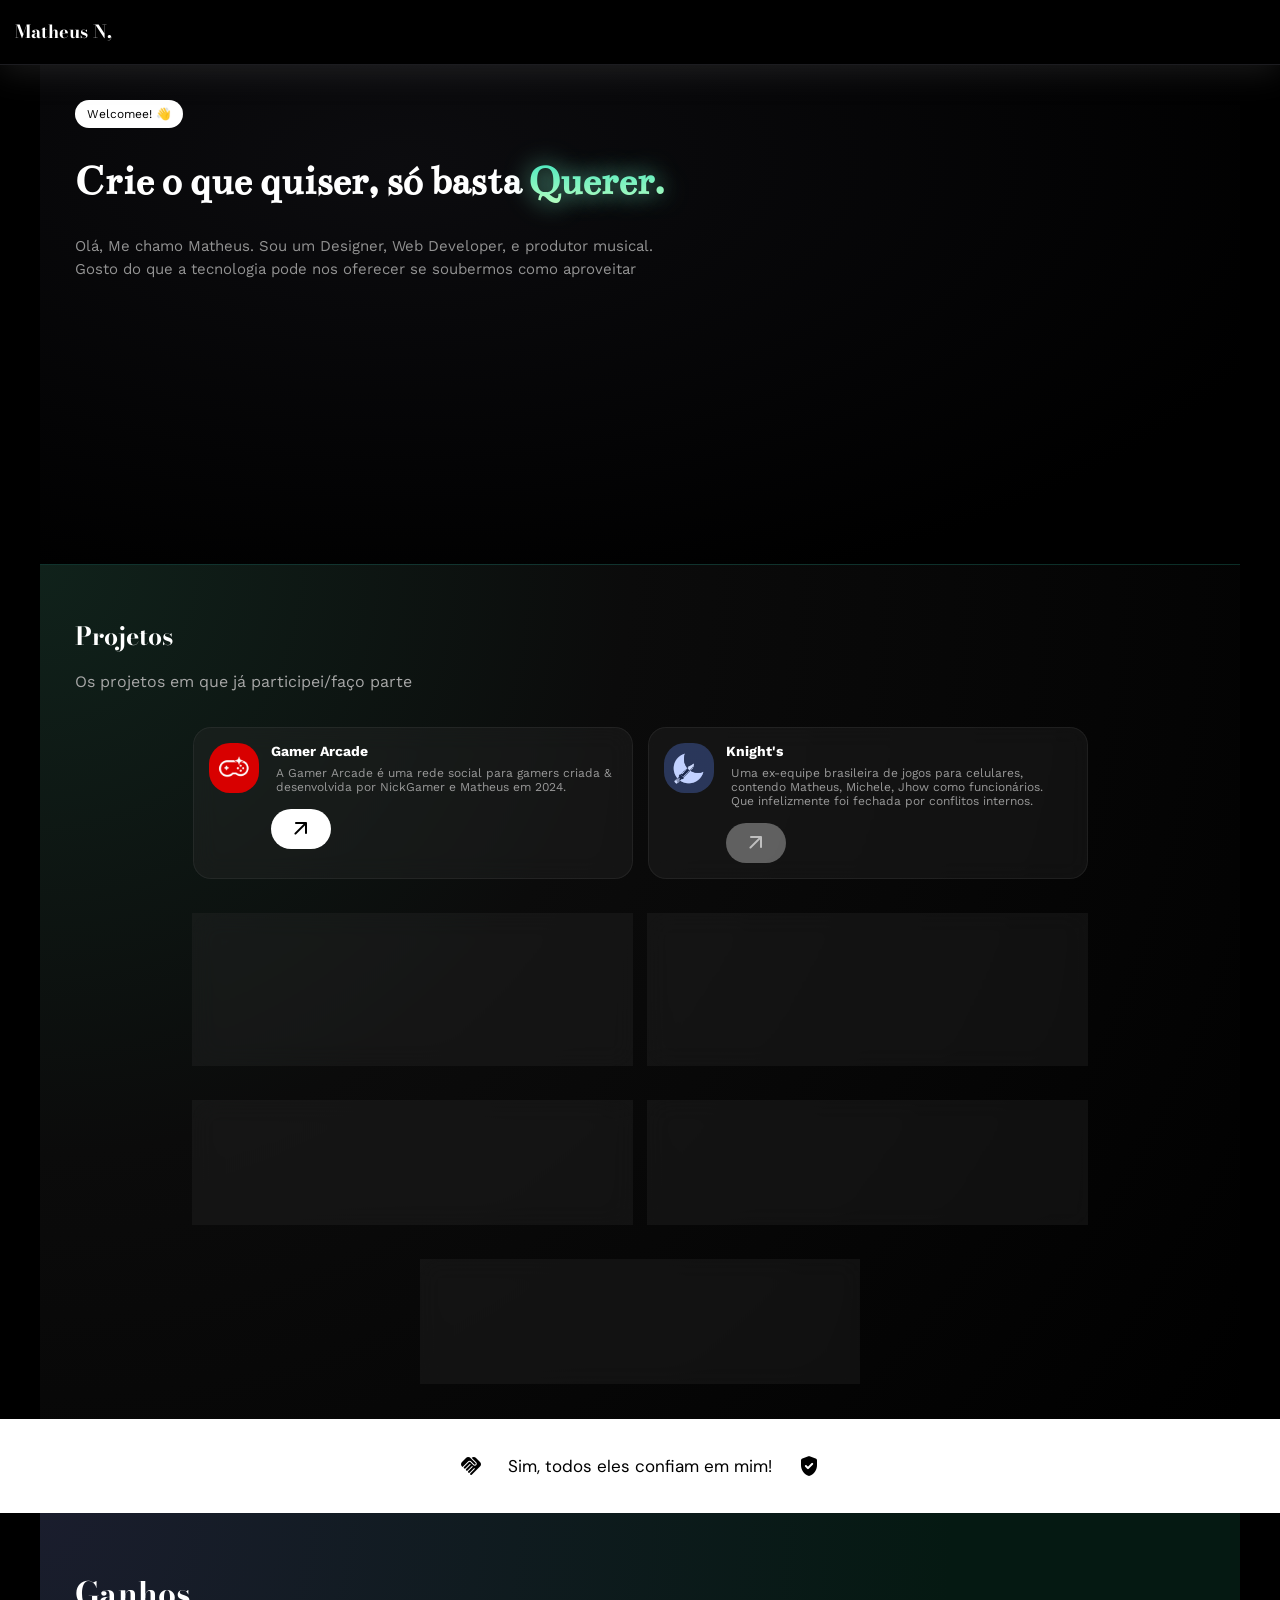
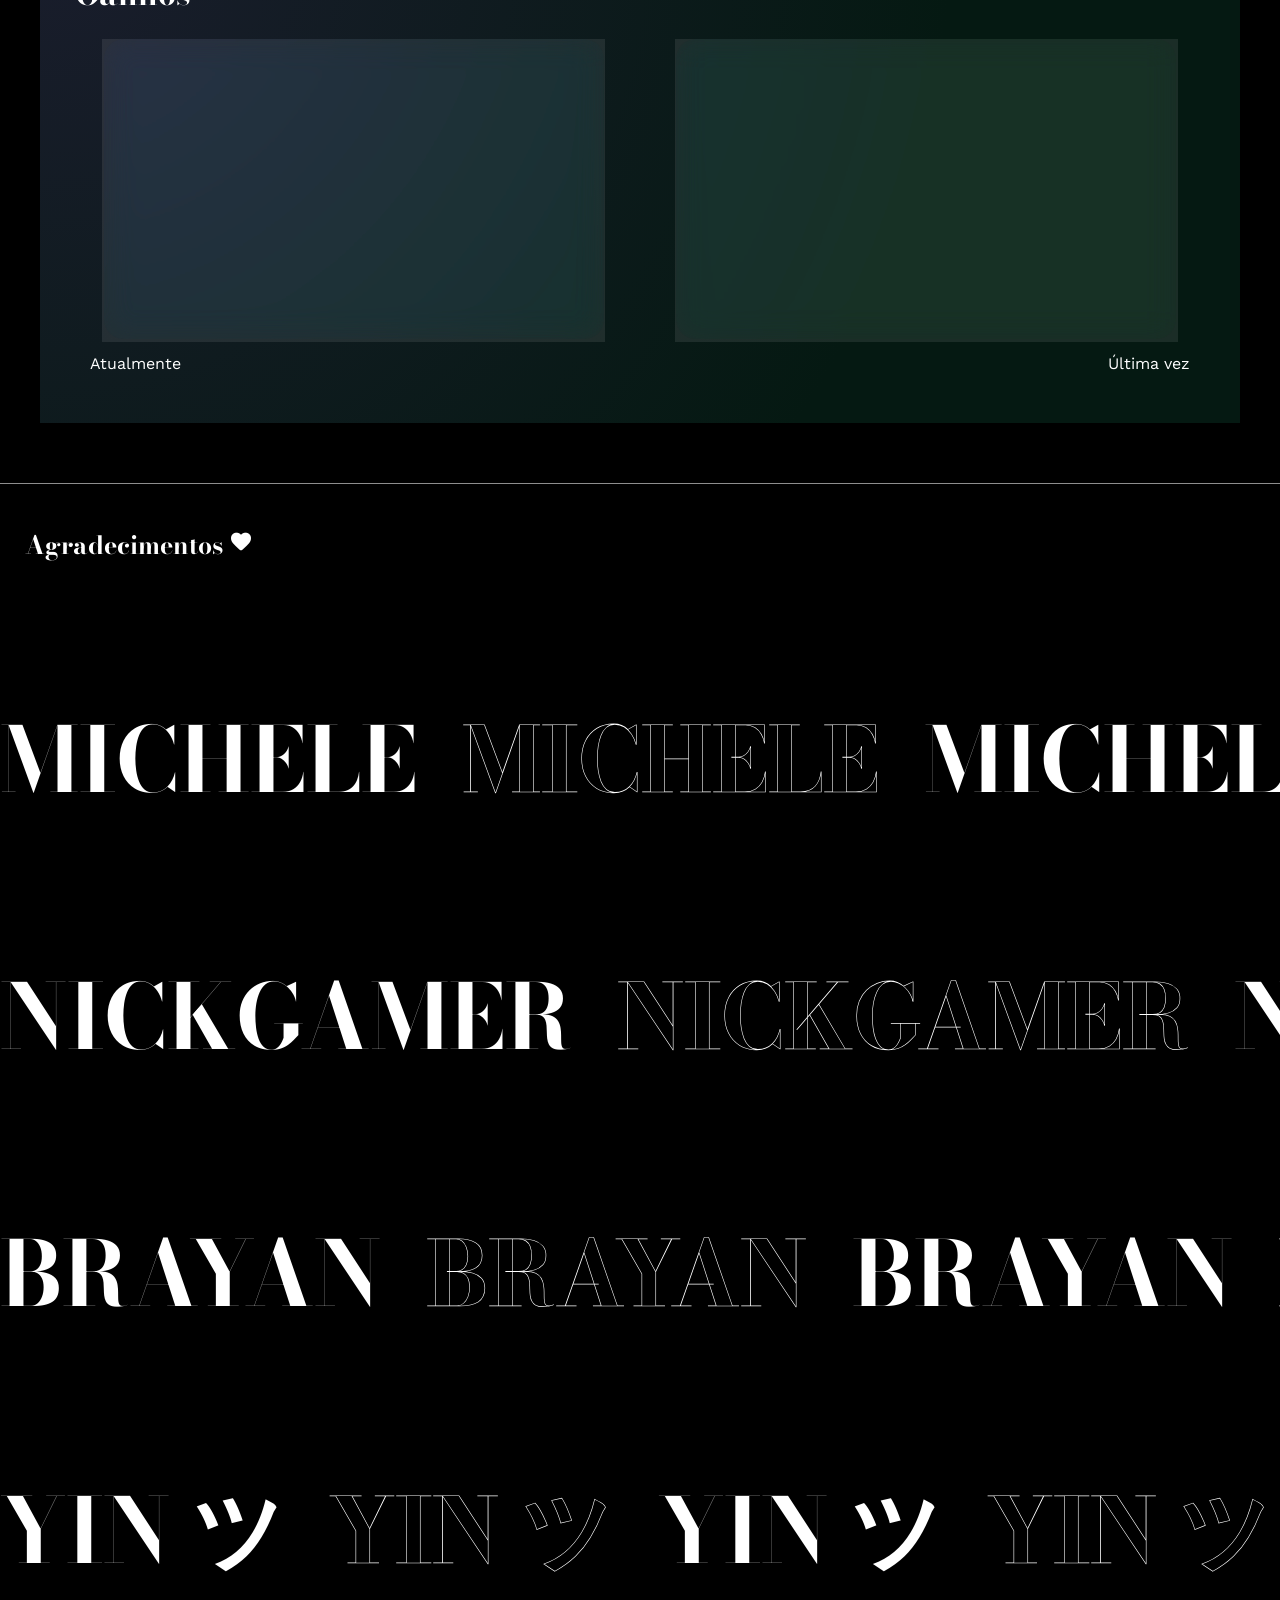
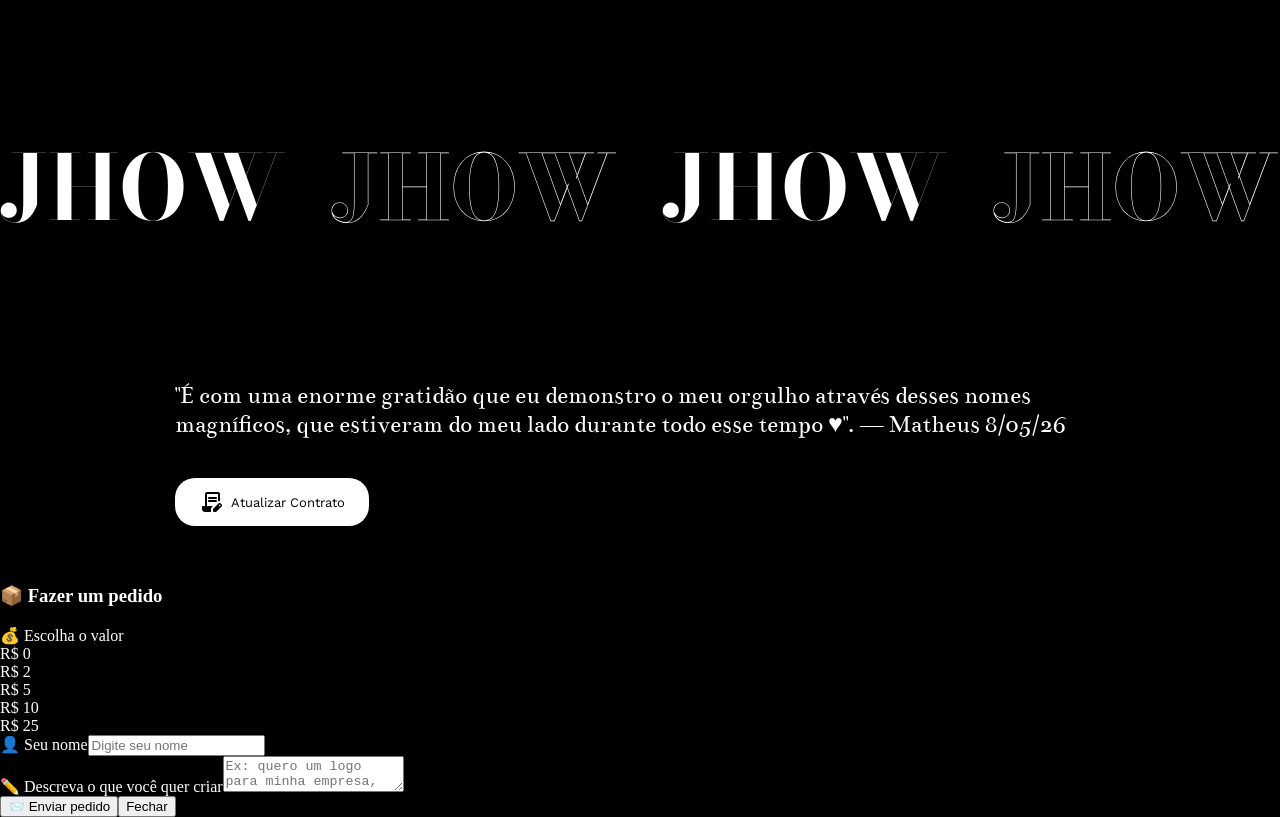
==== commit 8fe1e32e: "Update index.html" ====
--- a/index.html
+++ b/index.html
@@ -1,459 +1,160 @@
 <!DOCTYPE html>
-<html>
+<html lang="pt-BR">
 <head>
   <meta charset="UTF-8">
-  <meta name="viewport" content="width=device-width, initial-scale=1.0">
-  <title>Matheus - Portfólio</title>
+  <meta name="viewport" content="width=device-width, initial-scale=1.0, user-scalable=no, viewport-fit=cover">
+  <title>Matheus - Portfólio · O Despertar</title>
   <link rel="stylesheet" href="https://fonts.googleapis.com/css2?family=Material+Symbols+Rounded:opsz,wght,FILL,GRAD@20..48,100..700,0..1,-50..200&" />
   <link rel="preconnect" href="https://fonts.googleapis.com">
   <link rel="preconnect" href="https://fonts.gstatic.com" crossorigin>
   <link href="https://fonts.googleapis.com/css2?family=Bentham&family=Bodoni+Moda:ital,opsz,wght@0,6..96,400..900;1,6..96,400..900&family=DM+Sans:ital,opsz,wght@0,9..40,100..1000;1,9..40,100..1000&family=Italiana&family=Work+Sans:ital,wght@0,100..900;1,100..900&display=swap" rel="stylesheet">
-  
   <link rel="stylesheet" href="port.css">
-  
   <style>
-    .form-pedido {
-      display: none;
-      position: fixed;
-      top: 0;
-      left: 0;
-      width: 100%;
-      height: 100%;
-      background: rgba(0,0,0,0.9);
-      z-index: 10000;
-      justify-content: center;
-      align-items: center;
+    @keyframes fadeMsg { 0%{opacity:0;transform:translateY(10px)}15%{opacity:1;transform:translateY(0)}75%{opacity:1}100%{opacity:0}}
+    @keyframes contadorPulse { 0%,100%{transform:scale(1);box-shadow:0 0 15px rgba(255,107,129,0.2)}50%{transform:scale(1.03);box-shadow:0 0 30px rgba(255,107,129,0.4)}}
+    @keyframes utBlink { 0%,100%{opacity:1} 50%{opacity:0.2}}
+    @keyframes utScreenShake { 0%,100%{transform:translate(0,0)}20%{transform:translate(-6px,4px)}40%{transform:translate(4px,-3px)}60%{transform:translate(-3px,-5px)}80%{transform:translate(5px,2px)}}
+    @keyframes utParticleFly { 0%{opacity:1;transform:translate(0,0) scale(1)}100%{opacity:0;transform:translate(var(--px),var(--py)) scale(0)}}
+    @keyframes creditsRoll { 0% { transform: translateY(0); } 100% { transform: translateY(-92%); } }
+    @keyframes creditsStar { 0%,100% { opacity:0.3; } 50% { opacity:1; } }
+    @keyframes smokeFloat { 0% { opacity:0.8;transform:translate(0,0) scale(0.5); } 50% { opacity:0.5;transform:translate(10px,-30px) scale(1.2); } 100% { opacity:0;transform:translate(-20px,-60px) scale(1.5); } }
+    @keyframes explosionBurst { 0% { transform:scale(0);opacity:1; } 50% { transform:scale(2);opacity:0.8; } 100% { transform:scale(3);opacity:0; } }
+    @keyframes utBoneCross { 0%{left:var(--startX);top:var(--startY);opacity:1} 80%{opacity:1} 100%{left:var(--endX);top:var(--endY);opacity:0} }
+    @keyframes utBlastFire { 0%{transform:scale(0);opacity:0} 50%{transform:scale(1.3);opacity:1} 100%{transform:scale(1);opacity:0.9} }
+    @keyframes laserSpin { 0%{transform:translate(-50%,-50%) rotate(0deg);} 100%{transform:translate(-50%,-50%) rotate(360deg);} }
+    @keyframes niverPulse { 0%,100%{text-shadow:0 0 10px #ff6b81,0 0 20px #ff6b81;} 50%{text-shadow:0 0 30px #ff6b81,0 0 60px #ff6b81,0 0 90px #ff4757;} }
+    @keyframes fogMove { 0% { background-position: 0 0; } 100% { background-position: 100px 100px; } }
+
+    #utBattleArea {
+      background-image: url('chao.png');
+      background-size: cover;
+      background-position: center;
+      background-repeat: no-repeat;
     }
-    .form-pedido.active {
-      display: flex;
-    }
-    .form-container {
-      background: #1e1e1e;
-      border-radius: 20px;
-      padding: 30px;
-      max-width: 500px;
-      width: 90%;
-      max-height: 90vh;
-      overflow-y: auto;
-      border: 1px solid #333;
-    }
-    .form-container h3 {
-      color: #ff6b6b;
-      margin-bottom: 20px;
-      font-size: 1.8rem;
-    }
-    .form-group {
-      margin-bottom: 20px;
-    }
-    .form-group label {
-      display: block;
-      margin-bottom: 8px;
-      color: #ccc;
-    }
-    .form-group input, .form-group textarea {
-      width: 100%;
-      padding: 12px;
-      background: #2a2a2a;
-      border: 1px solid #444;
-      border-radius: 10px;
-      color: white;
-      font-family: inherit;
-      resize: vertical;
-    }
-    .form-group textarea {
-      min-height: 100px;
-    }
-    .valores-grid {
-      display: grid;
-      grid-template-columns: repeat(auto-fit, minmax(80px, 1fr));
-      gap: 10px;
-      margin-bottom: 15px;
-    }
-    .valor-btn {
-      background: #2a2a2a;
-      border: 1px solid #444;
-      padding: 12px;
-      border-radius: 10px;
-      cursor: pointer;
-      text-align: center;
-      transition: 0.2s;
-    }
-    .valor-btn.selected {
-      background: #ff6b6b;
-      border-color: #ff6b6b;
-      color: #000;
-    }
-    .tempo-entrega {
-      background: #0a0a0a;
-      padding: 10px;
-      border-radius: 10px;
-      margin-bottom: 20px;
-      text-align: center;
-      color: #ff6b6b;
-    }
-    .btn-enviar {
-      background: #ff6b6b;
-      border: none;
-      padding: 14px;
-      border-radius: 40px;
-      width: 100%;
-      font-size: 1.1rem;
-      font-weight: bold;
-      cursor: pointer;
-    }
-    .btn-fechar {
-      background: #444;
-      border: none;
-      padding: 10px;
-      border-radius: 40px;
-      width: 100%;
-      margin-top: 10px;
-      cursor: pointer;
-    }
-    .toast-mensagem {
-      position: fixed;
-      bottom: 30px;
-      right: 30px;
-      background: #1e1e1e;
-      border-left: 4px solid #4caf50;
-      padding: 12px 20px;
-      border-radius: 10px;
-      z-index: 10001;
-      animation: fadeOut 3s forwards;
-    }
-    @keyframes fadeOut {
-      0% { opacity: 0; transform: translateX(50px); }
-      15% { opacity: 1; transform: translateX(0); }
-      85% { opacity: 1; }
-      100% { opacity: 0; visibility: hidden; }
-    }
+
+    .clickable-name { cursor: pointer; transition: 0.2s; user-select: none; }
+    .clickable-name:hover { text-shadow: 0 0 15px rgba(255,107,129,0.6); }
+    .clickable-name:active { transform: scale(0.9); }
+    .clickable-name.clicked { color: #ff6b81 !important; -webkit-text-stroke: 0.6px #ff6b81; }
+    .clickable-name.dragged { opacity: 0.6; transition: 0.3s; }
+    #heartMission { cursor: pointer; transition: 0.2s; }
+    #heartMission:active { transform: scale(1.3); color: #ff4757; }
+    #missaoPanel { display: none; background: rgba(255,255,255,0.05); border: 1px solid rgba(255,255,255,0.1); border-radius: 16px; padding: 15px 20px; margin: 0 auto 20px; max-width: 400px; font-family: 'Work Sans',sans-serif; font-size: 13px; backdrop-filter: blur(10px); }
+    #btnToggleMissoes { position: fixed; top: 80px; right: 20px; z-index: 9997; background: rgba(0,0,0,0.8); color: #fff; border: 1px solid rgba(255,255,255,0.3); border-radius: 50%; width: 45px; height: 45px; font-size: 20px; cursor: pointer; backdrop-filter: blur(10px); display: none; }
+    #secretMsg { display: none; background: rgba(255,255,255,0.08); border: 1px solid rgba(255,107,129,0.5); border-radius: 12px; padding: 12px 20px; margin: 15px auto; max-width: 400px; font-family: 'Work Sans',sans-serif; font-size: 14px; color: #fff; text-align: center; }
+    .utBone { position:absolute;width:45px;height:7px;background:linear-gradient(180deg,#fff,#ddd,#fff);border-radius:2px;box-shadow:0 0 8px #fff,0 0 16px rgba(255,0,0,0.4);animation:utBoneCross var(--dur) linear forwards;z-index:5; }
+    .utGasterBlaster { position:absolute;width:42px;height:28px;background:#fff;clip-path:polygon(0 0,60% 0,100% 30%,100% 70%,60% 100%,0 100%,20% 50%);box-shadow:0 0 20px #fff,0 0 40px #f00;animation:utBlastFire 0.5s ease-out forwards;z-index:6; }
+    .utLaser { position:absolute;width:8px;height:80px;background:linear-gradient(180deg,#ff0000,#ff4444,#ff0000);border-radius:4px;box-shadow:0 0 20px #f00,0 0 40px #f44;z-index:7;transform-origin:center center;animation:laserSpin 3s linear infinite;}
+    .utDialogChoice { color:#ffcc00;cursor:pointer;padding:5px 10px;transition:0.12s;font-size:13px; }
+    .utDialogChoice:hover { color:#fff;background:rgba(255,204,0,0.08);text-shadow:0 0 8px #ffcc00;border-left:3px solid #ffcc00;padding-left:7px; }
+    @media (orientation: landscape) { #utScreen { width: auto; height: 100vh; aspect-ratio: 4/6; max-height: 100vh; } #utDialogBox { min-height: 60px; font-size: 11px; } }
   </style>
 </head>
 <body>
+<header><h3 class="name">Matheus N, </h3></header>
+<div class="hero"><div class="decoration">Welcomee! 👋</div><h1 class="slogan">Crie o que quiser, só basta <span class="myname">Querer.</span></h1><p class="descr">Olá, Me chamo Matheus. Sou um Designer, Web Developer, e produtor musical. Gosto do que a tecnologia pode nos oferecer se soubermos como aproveitar</p></div>
+<div class="hero2"><h1 class="title">Projetos</h1><p class="descr2">Os projetos em que já participei/faço parte</p><div class="flex-proj"><div class="project"><div class="gm"></div><div class="info"><h4 class="nameproject">Gamer Arcade</h4><p class="history">A Gamer Arcade é uma rede social para gamers criada & desenvolvida por NickGamer e Matheus em 2024.</p><a class="link" href="https://discord.com/invite/2kn6U6xPw"><button class="enter"><span class="material-symbols-rounded">arrow_outward</span></button></a></div></div><div class="project"><div class="gm k"></div><div class="info"><h4 class="nameproject">Knight's</h4><p class="history">Uma ex-equipe brasileira de jogos para celulares, contendo Matheus, Michele, Jhow como funcionários. Que infelizmente foi fechada por conflitos internos.</p><button class="enter c"><span class="material-symbols-rounded">arrow_outward</span></button></div></div><div class="project"><div class="gm l"></div><div class="info"><h4 class="nameproject">Project Arcade</h4><p class="history">A Project Arcade é um aplicativo para gamers, juntando os seus gostos & conexões de um único só lugar. Criada por Gox, e desenvolvido por Nickgamer.</p><button class="enter c"><span class="material-symbols-rounded">arrow_outward</span></button></div></div><div class="project"><div class="gm thx"></div><div class="info"><h4 class="nameproject">THX Education</h4><p class="history">Comunidade de estudos online gratuita.</p><a class="link" href="https://thxeducation.vercel.app"><button class="enter"><span class="material-symbols-rounded">arrow_outward</span></button></a></div></div><div class="project"><div class="gm s"></div><div class="info"><h4 class="nameproject">Solo Byte</h4><p class="history">Nem sei q qeu fiz aq </p><button class="enter c"><span class="material-symbols-rounded">arrow_outward</span></button></div></div><div class="project"><div class="gm cn"></div><div class="info"><h4 class="nameproject">Chat Nick</h4><p class="history">Aplicativo focado em comunidades online.</p><button class="enter c"><span class="material-symbols-rounded">arrow_outward</span></button></div></div><div class="project"><div class="gm pp"></div><div class="info"><h4 class="nameproject">ProtectPass</h4><p class="history">Projeto voltado para gerenciamento de senhas.</p><a class="link" href="https://protectpass.vercel.app"><button class="enter bugs"><span class="material-symbols-rounded">bug_report</span></button></a></div></div></div></div>
+<div class="trust"><span class="material-symbols-rounded">handshake</span> Sim, todos eles confiam em mim! <span class="material-symbols-rounded tr">verified_user</span></div>
+<div class="hero2 hero3"><h1 class="t-g">Ganhos</h1><div class="conteiner-flex"><div class="conteiner">R$ 0</div><div class="conteiner">R$ 22</div></div><div class="qnd-flex"><div class="qnd qnd1">Atualmente</div><div class="qnd qnd2">Última vez</div></div></div>
+<div class="creditos"><h1 class="title t1">Agradecimentos <span class="material-symbols-rounded heart" id="heartMission">favorite</span></h1><div id="missaoPanel"><div style="font-weight:700;margin-bottom:8px;color:#ff6b81;">🎯 Missões de <span id="missaoPlayerNome">---</span></div><div id="missContrato">🤝 Contrato: <span style="color:#4caf50;">Ativo</span></div><div id="missCoracao">❤️ Coração (0/10): <span style="color:#ff6b81;">Pendente</span></div><div id="missCliques">👆 Cliques (0/5): <span style="color:#ff6b81;">Pendente</span></div><div id="missArrastos">📜 Mensagens (0/4): <span style="color:#ff6b81;">Pendente</span></div></div><div class="blockcopy"><div class="linha"></div><div class="linha"><h1 class="t clickable-name" data-emoji="👑" data-nome="MICHELE">MICHELE</h1><h1 class="t o clickable-name" data-emoji="♥️" data-nome="MICHELE">MICHELE</h1><h1 class="t clickable-name" data-emoji="+1 Ano de contrato" data-nome="MICHELE">MICHELE</h1><h1 class="t o clickable-name" data-emoji="🫪" data-nome="MICHELE">MICHELE</h1><h1 class="t clickable-name" data-emoji="-1 Anos até engravidar (parabéns, qual Será o nome)" data-nome="MICHELE">MICHELE</h1><h1 class="t o clickable-name" data-emoji="✨" data-nome="MICHELE">MICHELE</h1></div><div class="linha reverse"><h1 class="t clickable-name" data-emoji="🧑‍💻" data-nome="NICKGAMER">NICKGAMER</h1><h1 class="t o clickable-name" data-emoji="🧠" data-nome="NICKGAMER">NICKGAMER</h1><h1 class="t clickable-name" data-emoji="🫥" data-nome="NICKGAMER">NICKGAMER</h1><h1 class="t o clickable-name" data-emoji="🫂" data-nome="NICKGAMER">NICKGAMER</h1><h1 class="t clickable-name" data-emoji="👀" data-nome="NICKGAMER">NICKGAMER</h1><h1 class="t o clickable-name" data-emoji="💲" data-nome="NICKGAMER">NICKGAMER</h1></div><div class="linha"><h1 class="t clickable-name" data-emoji="😂" data-nome="BRAYAN">BRAYAN</h1><h1 class="t o clickable-name" data-emoji="💅" data-nome="BRAYAN">BRAYAN</h1><h1 class="t clickable-name" data-emoji="🤌" data-nome="BRAYAN">BRAYAN</h1><h1 class="t o clickable-name" data-emoji="🤝" data-nome="BRAYAN">BRAYAN</h1><h1 class="t clickable-name" data-emoji="Sumido" data-nome="BRAYAN">BRAYAN</h1><h1 class="t o clickable-name" data-emoji="To cupado mn (n fala comigo faz meses)" data-nome="BRAYAN">BRAYAN</h1></div><div class="linha reverse"><h1 class="t clickable-name" data-emoji="n deveria tá aq mas ta kkk" data-nome="YIN">YIN ツ</h1><h1 class="t o clickable-name" data-emoji="🐂" data-nome="YIN">YIN ツ</h1><h1 class="t clickable-name" data-emoji="😡" data-nome="YIN">YIN ツ</h1><h1 class="t o clickable-name" data-emoji="🤬" data-nome="YIN">YIN ツ</h1><h1 class="t clickable-name" data-emoji="me troco por mulhe" data-nome="YIN">YIN ツ</h1><h1 class="t o clickable-name" data-emoji="fdp" data-nome="YIN">YIN ツ</h1></div><div class="linha"><h1 class="t clickable-name" data-emoji="🧠💪" data-nome="JHOW">JHOW</h1><h1 class="t o clickable-name" data-emoji="🧠💪" data-nome="JHOW">JHOW</h1><h1 class="t clickable-name" data-emoji="🧠💪" data-nome="JHOW">JHOW</h1><h1 class="t o clickable-name" data-emoji="🧠💪" data-nome="JHOW">JHOW</h1><h1 class="t clickable-name" data-emoji="🧠💪" data-nome="JHOW">JHOW</h1><h1 class="t o clickable-name" data-emoji="🧠💪" data-nome="JHOW">JHOW</h1></div></div><div id="secretMsg"></div><p class="end">"É com uma enorme gratidão que eu demonstro o meu orgulho através desses nomes magníficos, que estiveram do meu lado durante todo esse tempo ♥️". — Matheus 8/05/26<br><br><button id="btnAtualizarContrato" style="background:#FFFFFF;color:#000000;border:none;padding:12px 24px;border-radius:20px;font-family:'Work Sans',sans-serif;font-size:13px;cursor:pointer;z-index:99999;display:inline-flex;align-items:center;gap:8px;margin-top:10px;"><span class="material-symbols-rounded">contract_edit</span> Atualizar Contrato</button></p></div>
+<div id="formPedido" class="form-pedido"><div class="form-container"><h3>📦 Fazer um pedido</h3><div class="form-group"><label>💰 Escolha o valor</label><div class="valores-grid"><div class="valor-btn" data-valor="0">R$ 0</div><div class="valor-btn" data-valor="2">R$ 2</div><div class="valor-btn" data-valor="5">R$ 5</div><div class="valor-btn" data-valor="10">R$ 10</div><div class="valor-btn" data-valor="25">R$ 25</div></div></div><div id="tempoEntrega" class="tempo-entrega" style="display:none;"></div><div class="form-group"><label>👤 Seu nome</label><input type="text" id="clienteNome" placeholder="Digite seu nome"></div><div class="form-group"><label>✏️ Descreva o que você quer criar</label><textarea id="clientePedido" placeholder="Ex: quero um logo para minha empresa, uma música de 30 segundos, um design de site..."></textarea></div><button id="enviarPedido" class="btn-enviar">📨 Enviar pedido</button><button id="fecharPedido" class="btn-fechar">Fechar</button></div></div>
+<div id="modalContrato" style="display:none;position:fixed;top:0;left:0;width:100%;height:100%;background:rgba(0,0,0,0.9);z-index:99999;justify-content:center;align-items:center;"><div style="background:#090c0f;border-radius:20px;padding:30px;max-width:400px;width:90%;border:1px solid #0d1014;text-align:center;"><h3 style="font-size:1.3em;color:#fff;">Atualizar contrato</h3><input id="inputContratoNome" type="text" placeholder="Nome (MICHELE, NICKGAMER, BRAYAN, YIN, JHOW)" style="width:100%;padding:12px;background:#0c1017;border:1px solid #171b21;border-radius:10px;color:#fff;font-family:inherit;margin-bottom:15px;"><div style="display:flex;gap:10px;"><button id="btnSalvarContrato" style="flex:1;background:#fffffb;border:none;padding:12px;border-radius:40px;font-weight:bold;cursor:pointer;color:#000;">Salvar</button><button id="btnCancelarContrato" style="flex:1;background:transparent;border:1px solid #555;color:#ccc;padding:12px;border-radius:40px;cursor:pointer;">Cancelar</button></div></div></div>
+<button id="btnToggleMissoes">🎯</button>
 
-<header>
-  <h3 class="name">Matheus N, </h3>
-</header>
-
-<div class="hero">
-  <div class="decoration">Welcomee! 👋</div>
-  <h1 class="slogan">Crie o que quiser, só basta <span class="myname">Querer.</span></h1>
-  <p class="descr">
-    Olá, Me chamo Matheus. Sou um Designer, Web Developer, e produtor musical. Gosto do que a tecnologia pode nos oferecer se soubermos como aproveitar
-  </p>
-</div>
-
-<div class="hero2">
-  <h1 class="title">Projetos</h1>
-  <p class="descr2">Os projetos em que já participei/faço parte</p>
-  <div class="flex-proj">
-    <div class="project">
-      <div class="gm"></div>
-      <div class="info">
-        <h4 class="nameproject">Gamer Arcade</h4>
-        <p class="history">A Gamer Arcade é uma rede social para gamers criada & desenvolvida por NickGamer e Matheus em 2024.</p>
-        <a class="link" href="https://discord.com/invite/2kn6U6xPw">
-          <button class="enter"><span class="material-symbols-rounded">arrow_outward</span></button>
-        </a>
-      </div>
+<div id="utGame" style="display:none;position:fixed;top:0;left:0;width:100%;height:100%;background:#000;z-index:100000;font-family:'Courier New',monospace;">
+  <div id="utScreen" style="width:100%;max-width:500px;height:100%;margin:0 auto;position:relative;border-left:4px solid #fff;border-right:4px solid #fff;background:#000;overflow:hidden;display:flex;flex-direction:column;">
+    <div id="utBattleArea" style="flex:1;position:relative;overflow:hidden;">
+      <div id="utBorderFlash" style="position:absolute;inset:0;border:0px solid #f00;pointer-events:none;z-index:20;"></div>
+      <div id="utParticles" style="position:absolute;inset:0;pointer-events:none;z-index:18;"></div>
+      <div id="utSoul" style="position:absolute;width:32px;height:32px;left:50%;top:60%;transform:translate(-50%,-50%);z-index:10;font-size:24px;text-align:center;line-height:32px;filter:drop-shadow(0 0 8px #f00) drop-shadow(0 0 16px #f44);"><img style="width:32px;height:32px;" src="heart.png"></div>
+      <div id="utBrokenSoul" style="position:absolute;width:80px;height:80px;left:50%;top:22%;transform:translate(-50%,-50%);display:block;text-align:center;z-index:8;"><img src="vicmont.svg" style="width:70px;height:70px;filter:drop-shadow(0 0 6px #f88);"></div>
+      <div id="utShake" style="position:absolute;inset:0;pointer-events:none;z-index:15;"></div>
     </div>
-    <div class="project">
-      <div class="gm k"></div>
-      <div class="info">
-        <h4 class="nameproject">Knight's</h4>
-        <p class="history">Uma ex-equipe brasileira de jogos para celulares, contendo Matheus, Michele, Jhow como funcionários. Que infelizmente foi fechada por conflitos internos.</p>
-        <button class="enter c"><span class="material-symbols-rounded">arrow_outward</span></button>
-      </div>
+    <div id="utDialogBox" style="min-height:100px;background:#0a0a0f;border-top:4px solid #fff;padding:15px;color:#fff;font-size:13px;line-height:1.5;position:relative;font-family:'Courier New',monospace;">
+      <div style="position:absolute;top:5px;left:12px;font-size:8px;color:#555;">★ MATHEUS</div>
+      <div id="utDialogText" style="margin:10px 0;"></div>
+      <div id="utDialogChoices" style="display:flex;flex-direction:column;gap:4px;"></div>
+      <div id="utDialogContinue" style="position:absolute;bottom:6px;right:15px;color:#fff;animation:utBlink 1s infinite;display:none;font-size:16px;">▼</div>
     </div>
-    <div class="project">
-      <div class="gm l"></div>
-      <div class="info">
-        <h4 class="nameproject">Project Arcade</h4>
-        <p class="history">A Project Arcade é um aplicativo para gamers, juntando os seus gostos & conexões de um único só lugar. Criada por Gox, e desenvolvido por Nickgamer.</p>
-        <button class="enter c"><span class="material-symbols-rounded">arrow_outward</span></button>
-      </div>
-    </div>
-    <div class="project">
-      <div class="gm thx"></div>
-      <div class="info">
-        <h4 class="nameproject">THX Education</h4>
-        <p class="history">Comunidade de estudos online gratuita.</p>
-        <a class="link" href="https://thxeducation.vercel.app">
-          <button class="enter"><span class="material-symbols-rounded">arrow_outward</span></button>
-        </a>
-      </div>
-    </div>
-    <div class="project">
-      <div class="gm s"></div>
-      <div class="info">
-        <h4 class="nameproject">Solo Byte</h4>
-        <p class="history">Nem sei q qeu fiz aq </p>
-        <button class="enter c"><span class="material-symbols-rounded">arrow_outward</span></button>
-      </div>
-    </div>
-    <div class="project">
-      <div class="gm cn"></div>
-      <div class="info">
-        <h4 class="nameproject">Chat Nick</h4>
-        <p class="history">Aplicativo focado em comunidades online.</p>
-        <button class="enter c"><span class="material-symbols-rounded">arrow_outward</span></button>
-      </div>
-    </div>
-    <div class="project">
-      <div class="gm pp"></div>
-      <div class="info">
-        <h4 class="nameproject">ProtectPass</h4>
-        <p class="history">Projeto voltado para gerenciamento de senhas.</p>
-        <a class="link" href="https://protectpass.vercel.app">
-        <button class="enter bugs"><span class="material-symbols-rounded">bug_report</span></button></a>
+    <div id="utHUD" style="position:relative;z-index:5;font-family:'Courier New',monospace;pointer-events:none;background:#000;border-top:2px solid #fff;">
+      <div style="display:flex;justify-content:space-between;align-items:center;padding:8px 14px;">
+        <div style="display:flex;align-items:center;gap:6px;"><span>❤️</span><span id="utHP" style="color:#f44;font-weight:bold;">20</span></div>
+        <div id="utMapName" style="color:#ff6b81;font-size:11px;font-weight:bold;">🌑 O Silêncio</div>
+        <div id="utLives" style="font-size:16px;letter-spacing:2px;"></div>
       </div>
     </div>
   </div>
 </div>
 
-<div class="trust">
-  <span class="material-symbols-rounded">handshake</span> Sim, todos eles confiam em mim! <span class="material-symbols-rounded tr">verified_user</span>
-</div>
+<div id="cinematicCredits" style="display:none;position:fixed;top:0;left:0;width:100%;height:100%;background:#000;z-index:100003;overflow:hidden;font-family:'Bentham',serif;"><div id="creditsStars" style="position:absolute;inset:0;z-index:1;"></div><div style="position:absolute;inset:0;background:radial-gradient(ellipse at center,transparent 40%,rgba(0,0,0,0.9) 100%);pointer-events:none;z-index:2;"></div><div id="creditsScroll" style="position:relative;z-index:10;text-align:center;color:#fff;padding:130% 30px 50%;animation:creditsRoll 70s linear forwards;"><div style="margin-bottom:80px;"><div style="font-size:clamp(24px,5vw,42px);font-weight:bold;color:#fff;letter-spacing:8px;font-family:'Bodoni Moda',serif;">MATTHEW'S</div><div style="font-size:clamp(28px,6vw,52px);font-weight:bold;color:#ff6b81;letter-spacing:10px;font-family:'Bodoni Moda',serif;text-shadow:0 0 30px rgba(255,107,129,0.6);margin:5px 0;">HOME</div><div style="width:40%;height:2px;background:linear-gradient(90deg,transparent,#fff,transparent);margin:25px auto;"></div><div style="font-size:16px;color:#aaa;font-style:italic;">Uma jornada de amizade, raiva e redenção</div><div style="font-size:13px;color:#666;margin-top:15px;">Desenvolvido ao longo de 5 dias</div><div style="font-size:13px;color:#666;">Com muito esforço, estresse e amor</div></div><div style="width:70%;height:1px;background:linear-gradient(90deg,transparent,rgba(255,107,129,0.6),transparent);margin:60px auto;"></div><div style="margin-bottom:70px;"><div style="font-size:11px;color:#ff6b81;letter-spacing:6px;margin-bottom:30px;">★ MÚSICA ★</div><div style="font-size:15px;color:#fff;line-height:2.8;"><p>🎵 <strong>Músico</strong><br><span style="color:#aaa;">Matheus</span></p><p>🎼 <strong>Compositor</strong><br><span style="color:#aaa;">Matheus</span></p><p>🎹 <strong>Arranjador</strong><br><span style="color:#aaa;">Matheus</span></p><p>🥁 <strong>Produtor Musical</strong><br><span style="color:#aaa;">Matheus</span></p><p>🎧 <strong>Sound Designer</strong><br><span style="color:#aaa;">Matheus</span></p><p>🎤 <strong>Mixagem & Masterização</strong><br><span style="color:#aaa;">Matheus</span></p><p>🎶 <strong>Trilha Sonora Original</strong><br><span style="color:#aaa;">Matheus</span></p></div></div><div style="width:30%;height:1px;background:linear-gradient(90deg,transparent,rgba(255,255,255,0.3),transparent);margin:50px auto;"></div><div style="margin-bottom:70px;"><div style="font-size:11px;color:#ff6b81;letter-spacing:6px;margin-bottom:30px;">★ ARTE ★</div><div style="font-size:15px;color:#fff;line-height:2.8;"><p>🎨 <strong>Designer</strong><br><span style="color:#aaa;">Matheus</span></p><p>🖌️ <strong>Diretor de Arte</strong><br><span style="color:#aaa;">Matheus</span></p><p>🖼️ <strong>UI/UX Designer</strong><br><span style="color:#aaa;">Matheus</span></p><p>🌈 <strong>Paleta de Cores</strong><br><span style="color:#aaa;">Matheus</span></p><p>✨ <strong>Animações</strong><br><span style="color:#aaa;">Matheus</span></p><p>🖊️ <strong>Tipografia</strong><br><span style="color:#aaa;">Google Fonts & Matheus</span></p><p>🎬 <strong>Motion Designer</strong><br><span style="color:#aaa;">Matheus</span></p></div></div><div style="width:30%;height:1px;background:linear-gradient(90deg,transparent,rgba(255,255,255,0.3),transparent);margin:50px auto;"></div><div style="margin-bottom:70px;"><div style="font-size:11px;color:#ff6b81;letter-spacing:6px;margin-bottom:30px;">★ GAME DESIGN ★</div><div style="font-size:15px;color:#fff;line-height:2.8;"><p>🎮 <strong>Game Designer</strong><br><span style="color:#aaa;">Matheus</span></p><p>🗺️ <strong>Level Designer</strong><br><span style="color:#aaa;">Matheus</span></p><p>⚔️ <strong>Sistema de Batalha</strong><br><span style="color:#aaa;">Matheus</span></p><p>💀 <strong>Balanceamento</strong><br><span style="color:#aaa;">Matheus (difícil de propósito)</span></p><p>🏆 <strong>Sistema de Conquistas</strong><br><span style="color:#aaa;">Matheus</span></p><p>🎯 <strong>Missões</strong><br><span style="color:#aaa;">Matheus</span></p><p>🧩 <strong>Mecânicas Especiais</strong><br><span style="color:#aaa;">Matheus</span></p></div></div><div style="width:30%;height:1px;background:linear-gradient(90deg,transparent,rgba(255,255,255,0.3),transparent);margin:50px auto;"></div><div style="margin-bottom:70px;"><div style="font-size:11px;color:#ff6b81;letter-spacing:6px;margin-bottom:30px;">★ ROTEIRO ★</div><div style="font-size:15px;color:#fff;line-height:2.8;"><p>📝 <strong>Roteirista</strong><br><span style="color:#aaa;">Matheus</span></p><p>💬 <strong>Diálogos</strong><br><span style="color:#aaa;">Matheus</span></p><p>😢 <strong>Momentos Tristes</strong><br><span style="color:#aaa;">Matheus</span></p><p>😂 <strong>Alívio Cômico</strong><br><span style="color:#aaa;">Matheus (tentando)</span></p><p>💚 <strong>Mensagem Final</strong><br><span style="color:#aaa;">Matheus</span></p><p>📖 <strong>História Original</strong><br><span style="color:#aaa;">Baseada em fatos reais</span></p></div></div><div style="width:30%;height:1px;background:linear-gradient(90deg,transparent,rgba(255,255,255,0.3),transparent);margin:50px auto;"></div><div style="margin-bottom:70px;"><div style="font-size:11px;color:#ffcc00;letter-spacing:6px;margin-bottom:30px;">★ DESENVOLVIMENTO ★</div><div style="font-size:15px;color:#fff;line-height:2.8;"><p>💻 <strong>Programador</strong><br><span style="color:#ffcc00;">Matheus</span></p><p>🌐 <strong>Web Developer</strong><br><span style="color:#aaa;">Matheus</span></p><p>🔥 <strong>Firebase</strong><br><span style="color:#aaa;">Matheus</span></p><p>🧪 <strong>Testador</strong><br><span style="color:#aaa;">Matheus</span></p><p>🐛 <strong>Debugger</strong><br><span style="color:#aaa;">Matheus (4 dias de raiva)</span></p><p>🕯️ <strong>Paciência Infinita</strong><br><span style="color:#aaa;">Matheus (quase chorando)</span></p><p>💡 <strong>Ideia Original</strong><br><span style="color:#aaa;">Matheus</span></p><p>🚀 <strong>Deploy</strong><br><span style="color:#aaa;">Matheus</span></p></div></div><div style="width:30%;height:1px;background:linear-gradient(90deg,transparent,rgba(255,255,255,0.3),transparent);margin:50px auto;"></div><div style="margin-bottom:70px;"><div style="font-size:11px;color:#ff6b81;letter-spacing:6px;margin-bottom:30px;">★ PRODUÇÃO ★</div><div style="font-size:15px;color:#fff;line-height:2.8;"><p>📋 <strong>Produtor Executivo</strong><br><span style="color:#aaa;">Matheus</span></p><p>🎬 <strong>Diretor Criativo</strong><br><span style="color:#aaa;">Matheus</span></p><p>⏰ <strong>5 Dias de Desenvolvimento</strong><br><span style="color:#aaa;">Matheus</span></p><p>☕ <strong>Café</strong><br><span style="color:#aaa;">Muito</span></p><p>😤 <strong>Estresse</strong><br><span style="color:#aaa;">Também muito</span></p><p>💖 <strong>Motivação</strong><br><span style="color:#aaa;">Vocês</span></p></div></div><div style="width:30%;height:1px;background:linear-gradient(90deg,transparent,rgba(255,255,255,0.3),transparent);margin:50px auto;"></div><div style="margin-bottom:70px;"><div style="font-size:11px;color:#ff6b81;letter-spacing:6px;margin-bottom:30px;">★ TAMBÉM FEZ ★</div><div style="font-size:15px;color:#fff;line-height:2.8;"><p>🎭 <strong>Ator Principal</strong><br><span style="color:#aaa;">Matheus</span></p><p>🎪 <strong>Malabarista de Código</strong><br><span style="color:#aaa;">Matheus</span></p><p>🧙‍♂️ <strong>Mago do CSS</strong><br><span style="color:#aaa;">Matheus</span></p><p>🦸 <strong>Herói da Paciência</strong><br><span style="color:#aaa;">Matheus</span></p><p>🤹 <strong>Equilibrista de Bugs</strong><br><span style="color:#aaa;">Matheus</span></p><p>🔮 <strong>Vidente (quase)</strong><br><span style="color:#aaa;">Matheus (não previu os erros)</span></p><p>🧩 <strong>Montador de Quebra-Cabeças</strong><br><span style="color:#aaa;">Matheus</span></p><p>🎯 <strong>Atirador de Elite de Prompt</strong><br><span style="color:#aaa;">Matheus</span></p><p>🏗️ <strong>Arquiteto de Sonhos</strong><br><span style="color:#aaa;">Matheus</span></p><p>🫂 <strong>Abraçador de Amigos</strong><br><span style="color:#aaa;">Matheus</span></p><p>📞 <strong>Suporte Emocional</strong><br><span style="color:#aaa;">Matheus</span></p><p>🧠 <strong>Psicólogo de IA</strong><br><span style="color:#aaa;">Matheus (5 dias tentando)</span></p></div></div><div style="width:70%;height:1px;background:linear-gradient(90deg,transparent,rgba(255,107,129,0.6),transparent);margin:60px auto;"></div><div style="margin-bottom:70px;"><div style="font-size:11px;color:#ff6b81;letter-spacing:6px;margin-bottom:30px;">★ AGRADECIMENTOS ESPECIAIS ★</div><div style="font-size:18px;color:#fff;line-height:3;"><p>👑 <strong>MICHELE</strong></p><p>🧑‍💻 <strong>NICKGAMER</strong></p><p>😂 <strong>BRAYAN</strong></p><p>🐂 <strong>YIN ツ</strong></p><p>🧠 <strong>JHOW</strong></p></div><div id="niverCreditsMsg" style="margin-top:30px;font-size:16px;color:#ff6b81;animation:niverPulse 2s ease-in-out infinite;"></div><div style="margin-top:40px;font-size:13px;color:#888;line-height:2;"><p>...e a todos os chats de IA que tentaram,</p><p>falharam, mas me trouxeram até aqui.</p></div></div><div style="width:50%;height:1px;background:linear-gradient(90deg,transparent,#ff6b81,transparent);margin:60px auto;"></div><div style="margin-top:60px;"><div style="font-size:clamp(16px,3vw,22px);color:#ff6b81;font-family:'Bentham',serif;margin-bottom:20px;">"A amizade é a coisa mais rara..."</div><div style="font-size:15px;color:#aaa;">Obrigado por jogar. De verdade.</div><div style="font-size:12px;color:#666;margin-top:30px;">© 2026 Matheus — Todos os créditos merecidos.</div></div></div><button id="skipCreditsBtn" style="position:absolute;bottom:30px;right:30px;z-index:20;background:transparent;border:1px solid rgba(255,255,255,0.3);color:rgba(255,255,255,0.6);padding:8px 18px;border-radius:20px;cursor:pointer;font-family:'Work Sans',sans-serif;font-size:12px;">Próxima ▸</button></div>
 
-<div class="hero2 hero3">
-  <h1 class="t-g">Ganhos</h1>
-  <div class="conteiner-flex">
-    <div class="conteiner">R$ 0</div>
-    <div class="conteiner">R$ 22</div>
-  </div>
-  <div class="qnd-flex">
-    <div class="qnd qnd1">Atualmente</div>
-    <div class="qnd qnd2">Última vez</div>
-  </div>
-</div>
+<div id="utTrueEnding" style="display:none;position:fixed;top:100%;left:0;width:100%;height:100%;background:#fff;z-index:100001;transition:top 3s ease-in-out;overflow-y:auto;text-align:center;font-family:'Bentham',serif;color:#222;"><div style="max-width:600px;margin:0 auto;padding:60px 30px;"><pre style="font-size:14px;line-height:1.2;color:#ff6b81;margin-bottom:30px;font-family:'Courier New',monospace;"> ╔══════════════════╗
+ ║  ★ VERDADEIRO  ║
+ ║    FINAL  ★    ║
+ ╚══════════════════╝</pre><h2 id="utEndingTitle" style="font-family:'Bodoni Moda',serif;font-size:clamp(24px,5vw,36px);margin-bottom:25px;"></h2><div id="utEndingMessage" style="font-size:16px;line-height:2.2;color:#444;"></div></div></div>
 
-<div class="creditos">
-  <h1 class="title t1">Agradecimentos <span class="material-symbols-rounded heart">favorite</span></h1>
-  <div class="blockcopy">
-    <div class="linha"></div>
-    <div class="linha">
-      <h1 class="t" data-emoji="👑">MICHELE</h1>
-      <h1 class="t o" data-emoji="♥️">MICHELE</h1>
-      <h1 class="t" data-emoji="+1 Ano de contrato">MICHELE</h1>
-      <h1 class="t o" data-emoji="🫪">MICHELE</h1>
-      <h1 class="t" data-emoji="-1 Anos até engravidar (parabéns, qual Será o nome)">MICHELE</h1>
-      <h1 class="t o" data-emoji="✨">MICHELE</h1>
-    </div>
-    <div class="linha reverse">
-      <h1 class="t" data-emoji="🧑‍💻">NICKGAMER</h1>
-      <h1 class="t o" data-emoji="🧠">NICKGAMER</h1>
-      <h1 class="t" data-emoji="🫥">NICKGAMER</h1>
-      <h1 class="t o" data-emoji="🫂">NICKGAMER</h1>
-      <h1 class="t" data-emoji="👀">NICKGAMER</h1>
-      <h1 class="t o" data-emoji="💲">NICKGAMER</h1>
-    </div>
-    <div class="linha">
-      <h1 class="t" data-emoji="😂">BRAYAN</h1>
-      <h1 class="t o" data-emoji="💅">BRAYAN</h1>
-      <h1 class="t" data-emoji="🤌">BRAYAN</h1>
-      <h1 class="t o" data-emoji="🤝">BRAYAN</h1>
-      <h1 class="t" data-emoji="Sumido">BRAYAN</h1>
-      <h1 class="t o" data-emoji="To cupado mn (n fala comigo faz meses)">BRAYAN</h1>
-      <div class="linha"></div>
-    </div>
-    <div class="linha reverse">
-      <h1 class="t" data-emoji="n deveria tá aq mas ta kkk">YIN ツ</h1>
-      <h1 class="t o" data-emoji="🐂">YIN ツ</h1>
-      <h1 class="t" data-emoji="😡">YIN ツ</h1>
-      <h1 class="t o" data-emoji="🤬">YIN ツ</h1>
-      <h1 class="t" data-emoji="me troco por mulhe">YIN ツ</h1>
-      <h1 class="t o" data-emoji="fdp">YIN ツ</h1>
-    </div>
-    <div class="linha">
-      <h1 class="t" data-emoji="🧠💪">JHOW</h1>
-      <h1 class="t o" data-emoji="🧠💪">JHOW</h1>
-      <h1 class="t" data-emoji="🧠💪">JHOW</h1>
-      <h1 class="t o" data-emoji="🧠💪">JHOW</h1>
-      <h1 class="t" data-emoji="🧠💪">JHOW</h1>
-      <h1 class="t o" data-emoji="🧠💪">JHOW</h1>
-    </div>
-  </div>
-  <p class="end">
-    "É com uma enorme gratidão que eu demonstro o meu orgulho através desses nomes magníficos, que estiveram do meu lado durante todo esse tempo ♥️". — Matheus 8/05/26
-  </p>
-</div>
+<audio id="hopeAudio" src="hope.m4a" preload="auto"></audio>
+<audio id="battleAudio" src="terror.m4a" preload="auto" loop></audio>
 
-<!-- FORMULÁRIO DE PEDIDO -->
-<div id="formPedido" class="form-pedido">
-  <div class="form-container">
-    <h3>📦 Fazer um pedido</h3>
-    
-    <div class="form-group">
-      <label>💰 Escolha o valor</label>
-      <div class="valores-grid">
-        <div class="valor-btn" data-valor="0">R$ 0</div>
-        <div class="valor-btn" data-valor="2">R$ 2</div>
-        <div class="valor-btn" data-valor="5">R$ 5</div>
-        <div class="valor-btn" data-valor="10">R$ 10</div>
-        <div class="valor-btn" data-valor="25">R$ 25</div>
-      </div>
-    </div>
-    
-    <div id="tempoEntrega" class="tempo-entrega" style="display:none;"></div>
-    
-    <div class="form-group">
-      <label>👤 Seu nome</label>
-      <input type="text" id="clienteNome" placeholder="Digite seu nome">
-    </div>
-    
-    <div class="form-group">
-      <label>✏️ Descreva o que você quer criar</label>
-      <textarea id="clientePedido" placeholder="Ex: quero um logo para minha empresa, uma música de 30 segundos, um design de site..."></textarea>
-    </div>
-    
-    <button id="enviarPedido" class="btn-enviar">📨 Enviar pedido</button>
-    <button id="fecharPedido" class="btn-fechar">Fechar</button>
-  </div>
-</div>
+<script type="module">
+  import { initializeApp } from "https://www.gstatic.com/firebasejs/12.13.0/firebase-app.js";
+  import { getDatabase, ref, set, get } from "https://www.gstatic.com/firebasejs/12.13.0/firebase-database.js";
+  const firebaseConfig = { apiKey: "AIzaSyAc4cPfREg9A_kVX4BBMG4ENsrnNRXQ0Mw", authDomain: "matthewhome-b7283.firebaseapp.com", databaseURL: "https://matthewhome-b7283-default-rtdb.firebaseio.com", projectId: "matthewhome-b7283", storageBucket: "matthewhome-b7283.firebasestorage.app", messagingSenderId: "567228696588", appId: "1:567228696588:web:1740c548584a8adac10629" };
+  const app = initializeApp(firebaseConfig);
+  const db = getDatabase(app);
+  const SFX = { ctx: null, init() { this.ctx = new (window.AudioContext || window.webkitAudioContext)(); }, play(freq, type = 'square', duration = 0.1, vol = 0.15) { if (!this.ctx) this.init(); const osc = this.ctx.createOscillator(); const gain = this.ctx.createGain(); osc.type = type; osc.frequency.value = freq; gain.gain.value = vol; gain.gain.exponentialRampToValueAtTime(0.001, this.ctx.currentTime + duration); osc.connect(gain); gain.connect(this.ctx.destination); osc.start(); osc.stop(this.ctx.currentTime + duration); }, hit() { this.play(80, 'sawtooth', 0.15, 0.2); this.play(40, 'square', 0.2, 0.3); }, dodge() { this.play(600, 'square', 0.08, 0.1); setTimeout(() => this.play(800, 'square', 0.08, 0.1), 50); }, death() { this.play(200, 'sawtooth', 0.3, 0.15); setTimeout(() => this.play(150, 'sawtooth', 0.3, 0.15), 150); setTimeout(() => this.play(100, 'sawtooth', 0.3, 0.2), 300); }, victory() { this.play(523, 'square', 0.15); setTimeout(() => this.play(659, 'square', 0.15), 100); setTimeout(() => this.play(784, 'square', 0.15), 200); setTimeout(() => this.play(1047, 'square', 0.3), 300); }, text() { this.play(1000, 'square', 0.03, 0.05); }, rage() { this.play(50, 'sawtooth', 0.4, 0.3); this.play(30, 'square', 0.5, 0.4); }, heart() { this.play(440, 'triangle', 0.1, 0.08); setTimeout(() => this.play(554, 'triangle', 0.1, 0.08), 80); } };
+  const modalContrato = document.getElementById("modalContrato"), inputContratoNome = document.getElementById("inputContratoNome");
+  document.getElementById("btnAtualizarContrato").addEventListener("click", () => { modalContrato.style.display = "flex"; inputContratoNome.value = ""; inputContratoNome.focus(); });
+  document.getElementById("btnCancelarContrato").addEventListener("click", () => { modalContrato.style.display = "none"; });
+  document.getElementById("btnSalvarContrato").addEventListener("click", async () => { const nome = inputContratoNome.value.trim(); if (!nome) { alert("Digite um nome."); return; } const n = nome.toUpperCase(); if (!["MICHELE","NICKGAMER","BRAYAN","YIN","JHOW"].includes(n)) { alert("Nome inválido."); return; } try { await set(ref(db, `conquistas/${n}/contrato`), true); alert("✅ Contrato de " + n + " atualizado!"); modalContrato.style.display = "none"; missionPlayer = n; await loadMissionData(); updateMissionPanel(); document.getElementById("btnToggleMissoes").style.display = "block"; } catch(e) { alert("❌ Erro: " + e.message); } });
+  modalContrato.addEventListener("click", (e) => { if (e.target === modalContrato) modalContrato.style.display = "none"; });
+  const ALL_NAMES = ["MICHELE","NICKGAMER","BRAYAN","YIN","JHOW"], SECRET_MESSAGES = ["💌 'Mesmo nos piores dias, Matheus lembra de você.'","🌟 'Você é parte dessa história.'","🫂 'Brigas passam, amizade fica.'","💪 'Obrigado por estar aqui.'"];
+  let missionPlayer = null, heartCount = 0, clickedSet = [], dragCount = 0;
+  const missaoPanel = document.getElementById("missaoPanel"), btnToggle = document.getElementById("btnToggleMissoes"), secretMsg = document.getElementById("secretMsg");
+  btnToggle.addEventListener("click", () => { missaoPanel.style.display = missaoPanel.style.display === "block" ? "none" : "block"; });
+  function updateMissionPanel() { if (!missionPlayer) return; missaoPanel.style.display = "block"; document.getElementById("missaoPlayerNome").textContent = missionPlayer; document.getElementById("missContrato").innerHTML = `🤝 Contrato: <span style="color:#4caf50;">Ativo</span>`; document.getElementById("missCoracao").innerHTML = `❤️ Coração (${heartCount}/10): <span style="color:${heartCount>=10?'#4caf50':'#ff6b81'};">${heartCount>=10?'✅':'Pendente'}</span>`; document.getElementById("missCliques").innerHTML = `👆 Cliques (${clickedSet.length}/5): <span style="color:${clickedSet.length>=5?'#4caf50':'#ff6b81'};">${clickedSet.length>=5?'✅':'Pendente'}</span>`; document.getElementById("missArrastos").innerHTML = `📜 Mensagens (${dragCount}/4): <span style="color:${dragCount>=4?'#4caf50':'#ff6b81'};">${dragCount>=4?'✅':'Pendente'}</span>`; if (missionPlayer === "MICHELE") { const hoje = new Date(), niver = new Date("2026-07-03"), diffDays = Math.ceil((niver - hoje) / (1000 * 60 * 60 * 24)); const oldContador = document.getElementById("micheleContador"); if (oldContador) oldContador.remove(); const creditosSection = document.querySelector(".creditos .blockcopy"), contadorDiv = document.createElement("div"); contadorDiv.id = "micheleContador"; contadorDiv.style.cssText = "text-align:center;margin:20px auto 10px;padding:18px 25px;background:rgba(255,107,129,0.08);border:1px solid rgba(255,107,129,0.4);border-radius:16px;max-width:380px;font-family:'Bentham',serif;animation:contadorPulse 2s ease-in-out infinite;"; contadorDiv.innerHTML = `<div style="font-size:15px;color:#ff6b81;margin-bottom:8px;">👑 Ó, não esqueça...</div><div style="font-size:42px;font-weight:700;color:#fff;text-shadow:0 0 20px rgba(255,107,129,0.5);line-height:1;">${diffDays}</div><div style="font-size:14px;color:#ff6b81;margin-top:5px;">dias pro nosso niver 💖</div><div style="font-size:11px;color:#888;margin-top:8px;">03 de julho de 2026</div>`; creditosSection.parentNode.insertBefore(contadorDiv, creditosSection); } if (heartCount >= 10 && clickedSet.length >= 5 && dragCount >= 4) { mostrarToast("🌟 Todas as missões completas!"); setTimeout(() => startUTGame(missionPlayer), 1500); } }
+  async function loadMissionData() { if (!missionPlayer) return; try { const snap = await get(ref(db, `conquistas/${missionPlayer}`)); if (snap.exists()) { const d = snap.val(); if (typeof d.coracao === "number") heartCount = d.coracao; if (Array.isArray(d.clicks)) { clickedSet = d.clicks; document.querySelectorAll(".clickable-name").forEach(el => { if (clickedSet.includes(el.getAttribute("data-nome"))) el.classList.add("clicked"); }); } if (typeof d.arrastos === "number") dragCount = d.arrastos; } } catch(e) {} }
+  async function saveMission(field, value) { if (!missionPlayer) return; try { await set(ref(db, `conquistas/${missionPlayer}/${field}`), value); } catch(e) {} }
+  document.getElementById("heartMission").addEventListener("click", async () => { if (!missionPlayer) { alert("Atualize um contrato primeiro!"); return; } heartCount++; if (heartCount > 10) heartCount = 10; updateMissionPanel(); await saveMission("coracao", heartCount); });
+  document.querySelectorAll(".clickable-name").forEach(el => { el.addEventListener("click", async function(e) { e.stopPropagation(); if (!missionPlayer) { alert("Atualize um contrato primeiro!"); return; } const nome = this.getAttribute("data-nome"); if (nome && !clickedSet.includes(nome)) { clickedSet.push(nome); this.classList.add("clicked"); updateMissionPanel(); await saveMission("clicks", clickedSet); } }); });
+  document.querySelectorAll(".clickable-name").forEach(el => { el.setAttribute("draggable", "true"); el.addEventListener("dragstart", function(e) { if (!missionPlayer) { e.preventDefault(); return; } e.dataTransfer.setData("text", this.getAttribute("data-nome") || ""); }); el.addEventListener("dragend", async function() { if (!missionPlayer) return; dragCount++; if (dragCount > 4) dragCount = 4; secretMsg.textContent = SECRET_MESSAGES[(dragCount - 1) % 4]; secretMsg.style.display = "block"; secretMsg.style.animation = "none"; secretMsg.offsetHeight; secretMsg.style.animation = "fadeMsg 3s forwards"; setTimeout(() => { secretMsg.style.display = "none"; }, 3000); updateMissionPanel(); await saveMission("arrastos", dragCount); }); });
+  function mostrarToast(mensagem) { const toast = document.createElement('div'); toast.className = 'toast-mensagem'; toast.style.borderLeftColor = '#4caf50'; toast.innerHTML = mensagem; document.body.appendChild(toast); setTimeout(() => toast.remove(), 3000); }
 
-<script>
-  // ⚠️ SUBSTITUA PELO SEU EMAIL ⚠️
-  const SEU_EMAIL = "seuemail@provedor.com";
-  
-  const precos = {
-    0: { tempo: "2 dias", obs: "", piscadas: 1 },
-    2: { tempo: "1 dia", obs: "", piscadas: 2 },
-    5: { tempo: "6 horas", obs: "", piscadas: 3 },
-    10: { tempo: "3 horas", obs: "", piscadas: 5 },
-    25: { tempo: "3 dias", obs: "infelizmente gastei apenas 3 dias nesse próprio site, então vai ser isso", piscadas: 10 }
-  };
-  
-  let valorSelecionado = null;
-  
-  function mostrarToast(mensagem, sucesso = true) {
-    const toast = document.createElement('div');
-    toast.className = 'toast-mensagem';
-    toast.style.borderLeftColor = sucesso ? '#4caf50' : '#ff6b6b';
-    toast.innerHTML = mensagem;
-    document.body.appendChild(toast);
-    setTimeout(() => toast.remove(), 3000);
-  }
-  
-  function fazerPiscadinha(intensidade) {
-    let piscadasRestantes = intensidade;
-    function piscar() {
-      if (piscadasRestantes <= 0) return;
-      document.body.style.transition = 'background 0.05s';
-      document.body.style.background = '#fff';
-      setTimeout(() => { document.body.style.background = ''; }, 50);
-      piscadasRestantes--;
-      setTimeout(piscar, 120);
-    }
-    piscar();
-  }
-  
-  function mostrarContadorNosCreditos(valor) {
-    document.querySelectorAll('.contador-flutuante').forEach(el => el.remove());
-    let contagem = valor === 0 ? 1 : valor === 2 ? 3 : valor === 5 ? 6 : valor === 10 ? 12 : 25;
-    const nomes = document.querySelectorAll('.creditos .t');
-    nomes.forEach((nome, index) => {
-      setTimeout(() => {
-        const rect = nome.getBoundingClientRect();
-        const contador = document.createElement('div');
-        contador.className = 'contador-flutuante';
-        contador.textContent = `+${contagem}`;
-        contador.style.position = 'fixed';
-        contador.style.left = rect.left + 'px';
-        contador.style.top = (rect.top - 30) + 'px';
-        contador.style.fontSize = '1.2rem';
-        contador.style.color = '#ff6b6b';
-        contador.style.fontWeight = 'bold';
-        contador.style.pointerEvents = 'none';
-        contador.style.zIndex = '9999';
-        contador.style.opacity = '1';
-        contador.style.transition = 'all 1s ease-out';
-        document.body.appendChild(contador);
-        setTimeout(() => { contador.style.transform = 'translateY(-40px)'; contador.style.opacity = '0'; }, 10);
-        setTimeout(() => contador.remove(), 1000);
-      }, index * 50);
-    });
-  }
-  
-  const formModal = document.getElementById('formPedido');
-  
-  function abrirFormulario() { formModal.classList.add('active'); }
-  function fecharFormulario() {
-    formModal.classList.remove('active');
-    valorSelecionado = null;
-    document.querySelectorAll('.valor-btn').forEach(btn => btn.classList.remove('selected'));
-    document.getElementById('tempoEntrega').style.display = 'none';
-    document.getElementById('clienteNome').value = '';
-    document.getElementById('clientePedido').value = '';
-  }
-  
-  document.getElementById('fecharPedido').addEventListener('click', fecharFormulario);
-  
-  document.querySelectorAll('.valor-btn').forEach(btn => {
-    btn.addEventListener('click', () => {
-      document.querySelectorAll('.valor-btn').forEach(b => b.classList.remove('selected'));
-      btn.classList.add('selected');
-      valorSelecionado = parseInt(btn.getAttribute('data-valor'));
-      const info = precos[valorSelecionado];
-      const tempoDiv = document.getElementById('tempoEntrega');
-      let msg = `⏱️ Tempo de entrega: ${info.tempo}`;
-      if (info.obs) msg += `<br><small>${info.obs}</small>`;
-      tempoDiv.innerHTML = msg;
-      tempoDiv.style.display = 'block';
-      mostrarContadorNosCreditos(valorSelecionado);
-      fazerPiscadinha(info.piscadas);
-    });
-  });
-  
-  document.getElementById('enviarPedido').addEventListener('click', () => {
-    const nome = document.getElementById('clienteNome').value.trim();
-    const pedido = document.getElementById('clientePedido').value.trim();
-    
-    if (valorSelecionado === null) { mostrarToast("❌ Escolha um valor primeiro.", false); return; }
-    if (nome === "") { mostrarToast("❌ Digite seu nome.", false); return; }
-    if (pedido === "") { mostrarToast("❌ Descreva o que você quer criar.", false); return; }
-    
-    const info = precos[valorSelecionado];
-    const assunto = `Pedido - R$ ${valorSelecionado} - ${nome}`;
-    const corpo = `Nome: ${nome}\nValor: R$ ${valorSelecionado}\nTempo estimado: ${info.tempo}\n\nPedido:\n${pedido}`;
-    
-    window.location.href = `mailto:${SEU_EMAIL}?subject=${encodeURIComponent(assunto)}&body=${encodeURIComponent(corpo)}`;
-    
-    mostrarToast("✅ Pedido enviado! Matheus vai responder no email.", true);
-    fecharFormulario();
-  });
-  
-  // ==================== EMOJIS FLUTUANTES ====================
-  function criarEmoji(emoji, x, y) {
-    const div = document.createElement('div');
-    div.textContent = emoji;
-    div.style.position = 'fixed';
-    div.style.left = (x - 15) + 'px';
-    div.style.top = (y - 20) + 'px';
-    div.style.fontSize = '1.8rem';
-    div.style.pointerEvents = 'none';
-    div.style.zIndex = '9999';
-    div.style.opacity = '1';
-    div.style.transition = 'all 0.8s ease-out';
-    document.body.appendChild(div);
-    setTimeout(() => { div.style.transform = 'translateY(-50px)'; div.style.opacity = '0'; }, 10);
-    setTimeout(() => div.remove(), 800);
-  }
-  
-  let ultimoTempo = 0;
-  document.querySelectorAll('.creditos .t').forEach(el => {
-    const emoji = el.getAttribute('data-emoji');
-    if (!emoji) return;
-    el.addEventListener('mousemove', (e) => {
-      const agora = Date.now();
-      if (agora - ultimoTempo > 50) { ultimoTempo = agora; criarEmoji(emoji, e.clientX, e.clientY); }
-    });
-    el.addEventListener('touchmove', (e) => {
-      e.preventDefault();
-      const agora = Date.now();
-      if (agora - ultimoTempo > 50) { ultimoTempo = agora; const touch = e.touches[0]; criarEmoji(emoji, touch.clientX, touch.clientY); }
-    });
-  });
+  // UT Game - Versão LIMPA (sem decorações inúteis)
+  const UT = { player:"", hp:20, maxHp:20, lives:5, soulX:50, soulY:60, immuneUntil:0, gameOver:false, enemyRage:0, tremorInterval:null, battleArea:null, currentMap:1, totalMaps:4, wavesPerMap:3 };
+  const MAPS = { 1:{name:"🌑 O Silêncio",bg:"#050510",boneCount:5,speed:"4s",blaster:false,laser:false,enemyEmoji:"💔"}, 2:{name:"🌊 A Tempestade",bg:"#0a0a2a",boneCount:8,speed:"3s",blaster:false,laser:true,enemyEmoji:"😤"}, 3:{name:"🔥 A Raiva",bg:"#1a0a0a",boneCount:10,speed:"2.5s",blaster:true,laser:true,enemyEmoji:"👾"}, 4:{name:"💀 O Confronto Final",bg:"#0a0000",boneCount:14,speed:"2s",blaster:true,laser:true,enemyEmoji:"💀"} };
+  function updateBattleMusicIntensity() { const audio = document.getElementById("battleAudio"); if (!audio) return; let intensity = UT.enemyRage / 100; audio.playbackRate = 0.8 + intensity * 0.6; audio.volume = 0.3 + intensity * 0.4; }
+  async function epicTitle(title) { const d = document.createElement("div"); d.style.cssText = "position:fixed;inset:0;background:black;z-index:100002;display:flex;align-items:center;justify-content:center;color:#ff6b81;font-size:clamp(24px,6vw,48px);font-family:'Bodoni Moda',serif;text-align:center;flex-direction:column;"; d.innerHTML = `<div>${title}</div><div style="font-size:12px;margin-top:20px;color:#888;">⚔️ A batalha começa ⚔️</div>`; document.body.appendChild(d); await new Promise(r => setTimeout(r, 2000)); d.remove(); }
+  async function playGameIntro() { return new Promise((resolve) => { const introAudio = new Audio('Broken_Hearts.m4a'); introAudio.volume = 0.6; introAudio.play(); const introDiv = document.createElement('div'); introDiv.style.cssText = `position:fixed; top:0; left:0; width:100%; height:100%; background:black; z-index:100001; display:flex; justify-content:center; align-items:center; flex-direction:column; color:white; font-family:'Courier New',monospace;`; introDiv.innerHTML = `<div style="font-size:clamp(18px,5vw,28px); margin-bottom:30px; color:#ff6b81;">🎵 Broken Heart's 🎵</div><div style="font-size:14px; color:#aaa;">Vicmont observa...</div>`; document.body.appendChild(introDiv); introAudio.onended = () => { introDiv.remove(); resolve(); }; setTimeout(() => { if (document.body.contains(introDiv)) { introDiv.remove(); resolve(); } }, 5000); }); }
+  async function startUTGame(playerName) { SFX.init(); UT.player=playerName; UT.hp=20; UT.maxHp=20; UT.lives=5; UT.soulX=50; UT.soulY=60; UT.gameOver=false; UT.enemyRage=0; UT.currentMap=1; UT.battleArea=document.getElementById("utBattleArea"); document.getElementById("utGame").style.display="block"; updateUTHUD(); startSoulTremor(); await playGameIntro(); await epicTitle(MAPS[1].name); showMapIntro(1); try { const ba = document.getElementById("battleAudio"); ba.loop = true; ba.volume = 0.5; ba.playbackRate = 1; ba.play(); } catch(e) {} }
+  function updateUTHUD() { document.getElementById("utHP").textContent = UT.hp; document.getElementById("utMapName").textContent = MAPS[UT.currentMap].name; const livesCount = Math.max(0, UT.lives); const deadCount = Math.max(0, 5 - livesCount); let livesHTML = ""; for (let i = 0; i < deadCount; i++) livesHTML += '<img src="heart.png" style="width:16px;height:16px;image-rendering:pixelated;opacity:0.4;filter:grayscale(100%);">'; for (let i = 0; i < livesCount; i++) livesHTML += '<img src="heart.png" style="width:16px;height:16px;image-rendering:pixelated;">'; document.getElementById("utLives").innerHTML = livesHTML; document.getElementById("utBattleArea").style.background = MAPS[UT.currentMap].bg; }
+  function startSoulTremor() { if(UT.tremorInterval)clearInterval(UT.tremorInterval); UT.tremorInterval=setInterval(()=>{ if(document.getElementById("utGame").style.display!=="block")return; document.getElementById("utSoul").style.left=(UT.soulX+(Math.random()-0.5)*2)+"%"; document.getElementById("utSoul").style.top=(UT.soulY+(Math.random()-0.5)*2)+"%"; },50); }
+  function flashBorder(i=1){ const b=document.getElementById("utBorderFlash"),c=["#f00","#f33","#f66","#f99","#fcc"]; let n=0; const f=setInterval(()=>{b.style.border=`${2+i}px solid ${c[n%5]}`;n++;if(n>10){clearInterval(f);b.style.border="0px solid transparent";}},60); }
+  function shakeScreen(){ const s=document.getElementById("utShake"); s.style.animation="none";s.offsetHeight;s.style.animation="utScreenShake 0.4s ease";setTimeout(()=>s.style.animation="",400); }
+  function spawnParticles(x,y,c=8){ const o=document.getElementById("utParticles"); for(let i=0;i<c;i++){ const p=document.createElement("div"); p.style.cssText=`position:absolute;left:${x}%;top:${y}%;width:4px;height:4px;background:#f44;border-radius:50%;animation:utParticleFly 0.6s ease-out forwards;--px:${(Math.random()-0.5)*80}px;--py:${(Math.random()-0.5)*80}px;`; o.appendChild(p);setTimeout(()=>p.remove(),600); } }
+  function spawnSmoke(x, y, count = 3) { const area = UT.battleArea; for (let i = 0; i < count; i++) { setTimeout(() => { const smoke = document.createElement("div"); const size = 20 + Math.random() * 30; smoke.style.cssText = "position:absolute;left:" + (x + (Math.random() - 0.5) * 15) + "%;top:" + (y + (Math.random() - 0.5) * 10) + "%;width:" + size + "px;height:" + size + "px;background:radial-gradient(circle,rgba(100,100,100,0.6),transparent);border-radius:50%;pointer-events:none;z-index:25;animation:smokeFloat " + (1 + Math.random()) + "s ease-out forwards;"; area.appendChild(smoke); setTimeout(() => smoke.remove(), 1500); }, i * 200); } }
+  function spawnExplosion(x,y){ const area=UT.battleArea; const exp=document.createElement("div"); exp.style.cssText=`position:absolute;left:${x}%;top:${y}%;width:40px;height:40px;transform:translate(-50%,-50%);pointer-events:none;z-index:26;animation:explosionBurst 0.5s ease-out forwards;`; exp.innerHTML='<img width="32" height="32" src="moon.png">'; area.appendChild(exp);setTimeout(()=>exp.remove(),500); }
+  function updateEnemyAppearance() { const e = document.getElementById("utBrokenSoul"); e.innerHTML = ""; if (UT.enemyRage > 70) { e.innerHTML = '<img src="vicmont.svg" style="width:80px;height:80px;filter:drop-shadow(0 0 20px red) drop-shadow(0 0 40px #f00);">'; spawnSmoke(50, 20, 3); } else if (UT.enemyRage > 40) { e.innerHTML = '<img src="vicmont.svg" style="width:70px;height:70px;filter:drop-shadow(0 0 12px orange) drop-shadow(0 0 25px #f80);">'; spawnSmoke(50, 20, 1); } else { e.innerHTML = '<img src="vicmont.svg" style="width:60px;height:60px;filter:drop-shadow(0 0 6px #f88);">'; } }
+  async function utDialog(text,choices=[]){ return new Promise(resolve=>{ const b=document.getElementById("utDialogText"),c=document.getElementById("utDialogChoices"),d=document.getElementById("utDialogContinue"); b.textContent="";c.innerHTML="";d.style.display="none"; let i=0; const t=setInterval(()=>{ if(i<text.length){b.textContent+=text[i];if(text[i]!==' '&&text[i]!=='\n')SFX.text();i++;} else{ clearInterval(t); if(choices.length===0){d.style.display="block"; const l=()=>{d.style.display="none";document.removeEventListener("click",l);resolve(0);}; document.addEventListener("click",l); }else{ choices.forEach((ch,idx)=>{ const div=document.createElement("div");div.className="utDialogChoice";div.textContent=`▶ ${ch}`;div.addEventListener("click",()=>{c.innerHTML="";SFX.heart();resolve(idx);});c.appendChild(div);}); } } },25); }); }
+  function setupSoulMovement(){ const a=document.getElementById("utBattleArea"); document.addEventListener("keydown",e=>{ if(document.getElementById("utGame").style.display!=="block")return; const s=6;let m=false; switch(e.key){case"ArrowUp":case"w":UT.soulY=Math.max(4,UT.soulY-s);m=true;break;case"ArrowDown":case"s":UT.soulY=Math.min(94,UT.soulY+s);m=true;break;case"ArrowLeft":case"a":UT.soulX=Math.max(4,UT.soulX-s);m=true;break;case"ArrowRight":case"d":UT.soulX=Math.min(94,UT.soulX+s);m=true;break;} if(m)SFX.dodge(); }); a.addEventListener("touchmove",e=>{ if(document.getElementById("utGame").style.display!=="block")return; e.preventDefault(); const r=a.getBoundingClientRect(); UT.soulX=Math.max(4,Math.min(94,((e.touches[0].clientX-r.left)/r.width)*100)); UT.soulY=Math.max(4,Math.min(94,((e.touches[0].clientY-r.top)/r.height)*100)); },{passive:false}); }
+  function spawnBones(c=8){ const a=UT.battleArea,w=a.clientWidth,h=a.clientHeight,map=MAPS[UT.currentMap]; for(let i=0;i<c;i++)setTimeout(()=>{ const b=document.createElement("div");b.className="utBone"; const dir=Math.floor(Math.random()*4); switch(dir){ case 0: b.style.setProperty("--startX","-60px");b.style.setProperty("--startY",(Math.random()*90)+"%");b.style.setProperty("--endX",(w+60)+"px");b.style.setProperty("--endY",(Math.random()*90)+"%");break; case 1: b.style.setProperty("--startX",(w+60)+"px");b.style.setProperty("--startY",(Math.random()*90)+"%");b.style.setProperty("--endX","-60px");b.style.setProperty("--endY",(Math.random()*90)+"%");break; case 2: b.style.setProperty("--startX",(Math.random()*90)+"%");b.style.setProperty("--startY","-10px");b.style.setProperty("--endX",(Math.random()*90)+"%");b.style.setProperty("--endY",(h+10)+"px");break; case 3: b.style.setProperty("--startX",(Math.random()*90)+"%");b.style.setProperty("--startY",(h+10)+"px");b.style.setProperty("--endX",(Math.random()*90)+"%");b.style.setProperty("--endY","-10px");break; } b.style.setProperty("--rot",(Math.random()*360)+"deg");b.style.setProperty("--dur",map.speed);a.appendChild(b);setTimeout(()=>b.remove(),parseInt(map.speed)*1000+200); },i*(UT.currentMap>=3?80:120)); }
+  function spawnBlaster(){ const a=UT.battleArea,b=document.createElement("div");b.className="utGasterBlaster"; b.style.left=Math.max(10,Math.min(80,UT.soulX+(Math.random()-0.5)*20))+"%"; b.style.top=Math.max(10,Math.min(75,UT.soulY+(Math.random()-0.5)*20))+"%"; b.innerHTML='<img src="vicmont.svg" style="width:38px;height:38px;">'; a.appendChild(b);SFX.rage();setTimeout(()=>b.remove(),700); }
+  function spawnLaser(){ const a=UT.battleArea; const laser=document.createElement("div");laser.className="utLaser"; laser.style.left="50%";laser.style.top="50%"; a.appendChild(laser);SFX.rage();setTimeout(()=>laser.remove(),3500); }
+  function checkCollision(){ if(Date.now()<UT.immuneUntil)return; const sr=document.getElementById("utSoul").getBoundingClientRect(); document.querySelectorAll(".utBone,.utGasterBlaster,.utLaser").forEach(a=>{ const ar=a.getBoundingClientRect(); if(!(sr.right-5<ar.left+5||sr.left+5>ar.right-5||sr.bottom-5<ar.top+5||sr.top+5>ar.bottom-5)){ UT.hp-=4;UT.immuneUntil=Date.now()+600;UT.enemyRage=Math.min(100,UT.enemyRage+8); updateUTHUD();SFX.hit();shakeScreen();flashBorder(Math.floor(UT.enemyRage/20)+1); spawnParticles(UT.soulX,UT.soulY,12);spawnExplosion(UT.soulX,UT.soulY);updateEnemyAppearance();updateBattleMusicIntensity(); if(UT.hp<=0)handleUTDeath(); } }); }
+  function handleUTDeath(){ UT.lives--;updateUTHUD();SFX.death(); if(UT.lives<=0){UT.gameOver=true;clearBattleArea(); try { const ba = document.getElementById("battleAudio"); ba.pause(); ba.currentTime = 0; } catch(e) {} utDialog("* O silêncio consome tudo...").then(()=>{document.getElementById("utGame").style.display="none";alert("💀 A amizade morreu...");});} else{UT.hp=UT.maxHp;UT.enemyRage=Math.max(0,UT.enemyRage-25);updateUTHUD();clearBattleArea();updateEnemyAppearance();utDialog(`* ${UT.player}...\n* Sua DETERMINAÇÃO renasce.\n* Restam ${UT.lives} chances.`).then(()=>startMapWave());} }
+  function clearBattleArea(){ document.querySelectorAll(".utBone,.utGasterBlaster,.utLaser").forEach(e=>e.remove()); }
+  async function showMapIntro(mapNum){ UT.currentMap=mapNum;UT.enemyRage=mapNum*25-20;updateUTHUD();document.getElementById("utBrokenSoul").style.display="block";updateEnemyAppearance(); await epicTitle(MAPS[mapNum].name); const intros={1:"* Backfield: O Silêncio\n* 'Faz tempo que não nos vemos...'",2:"* 🌊 MAPA 2: A Tempestade\n* 'Eu senti saudades, eu admito. e você? Seja sincera, provavelmente sentiu nada, né?'",3:"* 🔥 MAPA 3: A Raiva\n* 'Eu estive fora por esse tempo... mas provavelmente você sequer me deu a mínima. **Ele diz chorando mas com uma fúria visível**'",4:"* 💀 MAPA 4: O Confronto Final\n* 'MORRA!!!!!!!'"}; await utDialog(`* ${UT.player}...`);await utDialog(intros[mapNum]);await utDialog("* PREPARE-SE.",["⚔️ ENFRENTAR"]); startMapWave(); }
+  async function startMapWave(){ if(UT.gameOver)return;updateUTHUD();const map=MAPS[UT.currentMap]; for(let wave=0;wave<UT.wavesPerMap;wave++){ clearBattleArea();spawnBones(map.boneCount+wave*3);if(map.blaster&&wave>0)setTimeout(spawnBlaster,500);if(map.laser)spawnLaser();if(UT.currentMap>=3)flashBorder(1+Math.floor(UT.enemyRage/25)); const start=Date.now();const check=setInterval(()=>{checkCollision();if(Date.now()-start>3500||UT.hp<=0){clearInterval(check);clearBattleArea();}},30); await new Promise(r=>setTimeout(r,3700));if(UT.hp<=0||UT.gameOver)return; } if(UT.currentMap<UT.totalMaps){ const cutscenes=["* '...Você lembra quando a gente ria?'","* 'Por que ficou tão difícil?'","* 'Eu ainda acredito em você.'"]; await utDialog(cutscenes[UT.currentMap-1]||"* ...");UT.currentMap++;await showMapIntro(UT.currentMap); }else{triggerUTFinalChoice();} }
+  async function triggerUTFinalChoice(){ clearBattleArea();document.getElementById("utBrokenSoul").style.display="block";updateEnemyAppearance();await utDialog("* O ataque para.");await utDialog("* A alma de Matheus flutua... exausta."); const c=await utDialog("* O que você faz?",["💚 ABRAÇAR A ALMA","🔨 TERMINAR DE QUEBRAR"]); if(c===0)await triggerUTTrueEnding();else await triggerUTBadEnding(); }
+  async function triggerUTTrueEnding(){ try { const ba = document.getElementById("battleAudio"); ba.pause(); ba.currentTime = 0; } catch(e) {} SFX.victory();await utDialog("* Você estende as mãos...");await utDialog("* As rachaduras se fecham.");await utDialog("* 'Obrigado... por não desistir.'");await utDialog("* VOCÊ CONSEGUIU."); document.getElementById("utGame").style.display="none"; updateNiverCreditsMsg(); document.getElementById("cinematicCredits").style.display="block"; setTimeout(() => { document.getElementById("creditsScroll").style.animation = "none"; document.getElementById("creditsScroll").offsetHeight; document.getElementById("creditsScroll").style.animation = "creditsRoll 70s linear forwards"; }, 100); }
+  function updateNiverCreditsMsg(){ const hoje=new Date(),niver=new Date("2026-07-03"),diffDays=Math.ceil((niver-hoje)/(1000*60*60*24)); const el=document.getElementById("niverCreditsMsg"); if(el&&diffDays>0&&diffDays<=52){ el.innerHTML=`💖 Faltam ${diffDays} dias para o aniversário da amizade de Matheus & Michele! 💖`; } }
+  async function triggerUTBadEnding(){ try { const ba = document.getElementById("battleAudio"); ba.pause(); ba.currentTime = 0; } catch(e) {} await utDialog("* Você desfere o golpe...");await utDialog("* A alma se estilhaça.");document.getElementById("utGame").style.display="none";alert("💀 FINAL RUIM."); }
+  function generateCreditsStars(){ const c=document.getElementById("creditsStars"); for(let i=0;i<150;i++){ const s=document.createElement("div");s.className="credit-star";s.style.left=Math.random()*100+"%";s.style.top=Math.random()*100+"%";s.style.setProperty("--dur",(Math.random()*3+2)+"s");s.style.setProperty("--delay",(Math.random()*4)+"s");c.appendChild(s); } }
+  generateCreditsStars();
+  document.getElementById("skipCreditsBtn").addEventListener("click",()=>{ document.getElementById("cinematicCredits").style.display="none";showTrueEnding(); });
+  setTimeout(()=>{ if(document.getElementById("cinematicCredits").style.display==="block")showTrueEnding(); },72000);
+  function showTrueEnding(){ document.getElementById("utTrueEnding").style.display="block";document.getElementById("utEndingTitle").textContent=`Parabéns, ${UT.player}!`;document.getElementById("utEndingMessage").innerHTML=`<p>Você conseguiu deixar o Matheus feliz...</p><p>É emocionante para mim, estou tão orgulhoso de você.<br>Mesmo com tantas brigas, conflitos... cá estamos.</p><p>Passei 5 dias tentando fazer algo que valesse a pena.<br>Quase chorei, mas consegui.</p><p>Se não foi como esperava... sinto muito.<br>Eu só queria fazer algo especial pra vocês.</p><p><strong>💚 — Matheus, 12/05/2026</strong></p>`;setTimeout(()=>{document.getElementById("utTrueEnding").style.top="0";try{document.getElementById("hopeAudio").play();}catch(e){}},200); }
+  setupSoulMovement();
 </script>
-
 </body>
 </html>
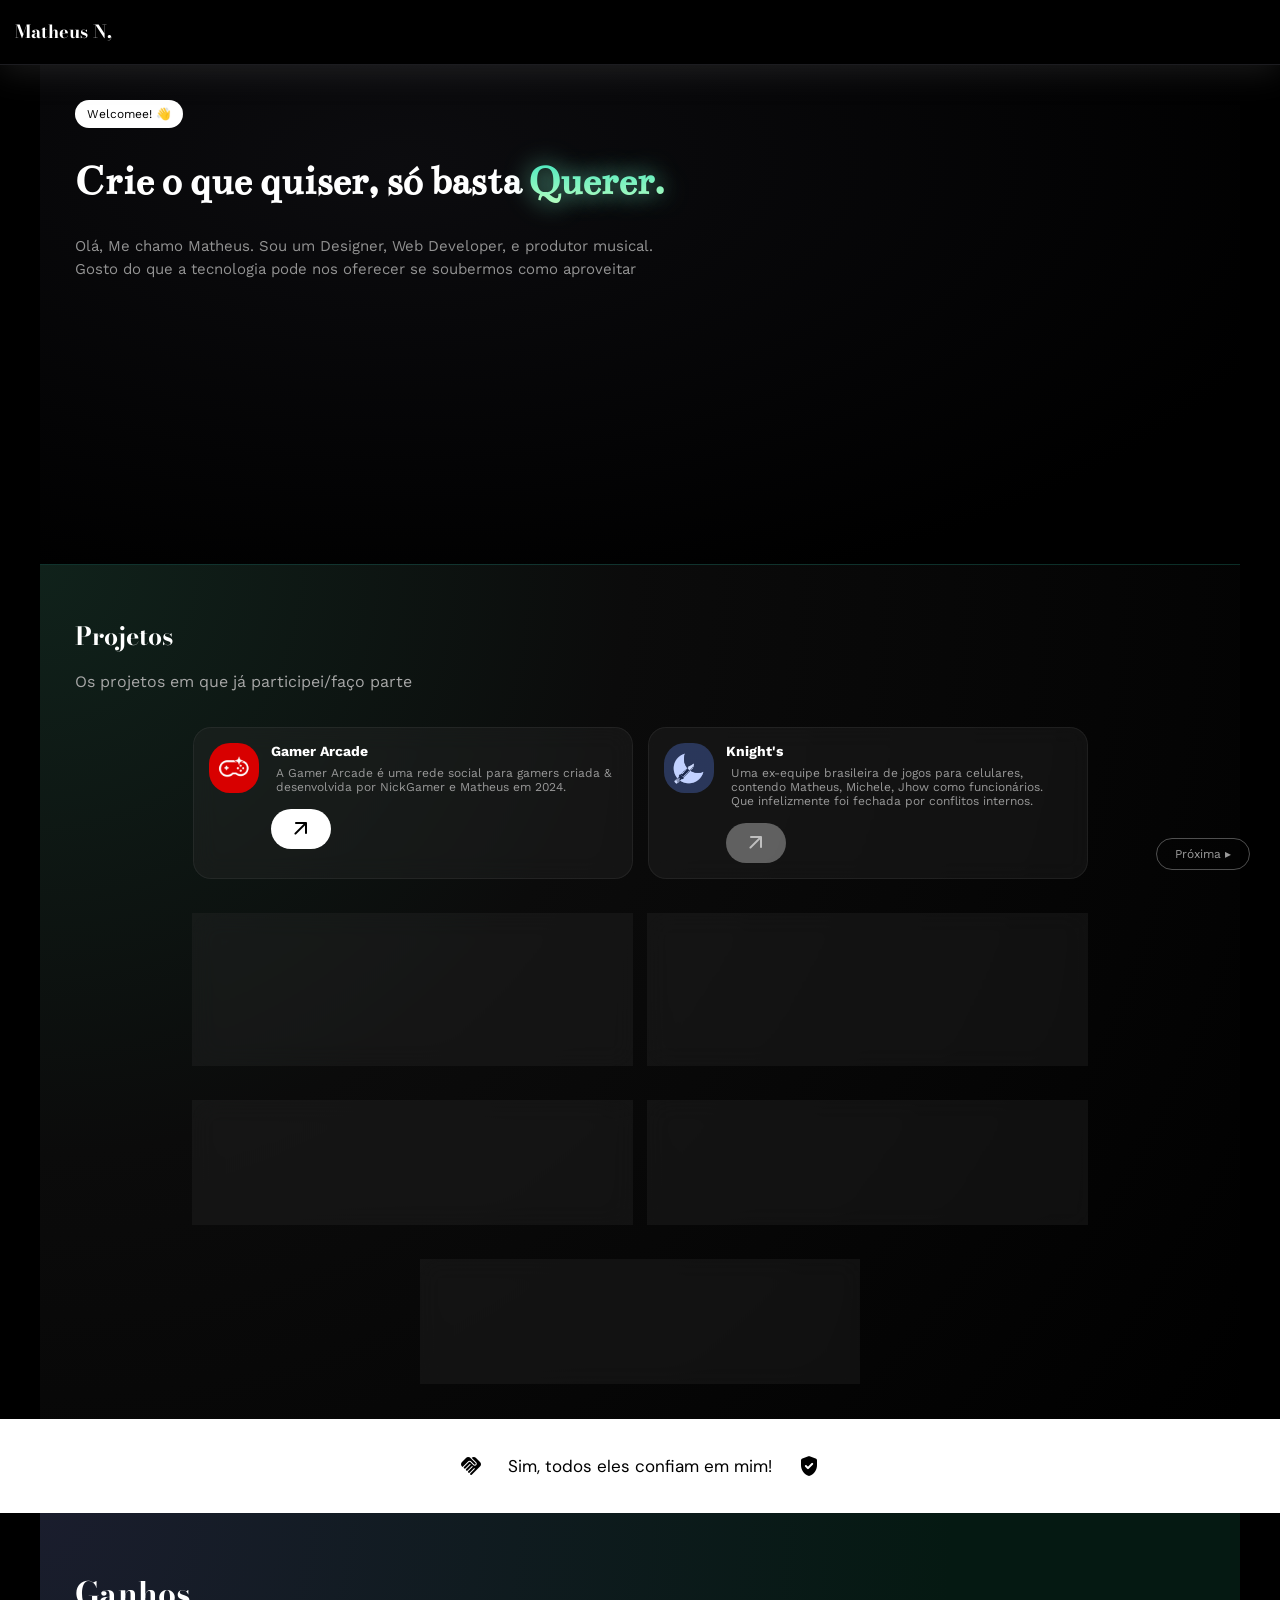
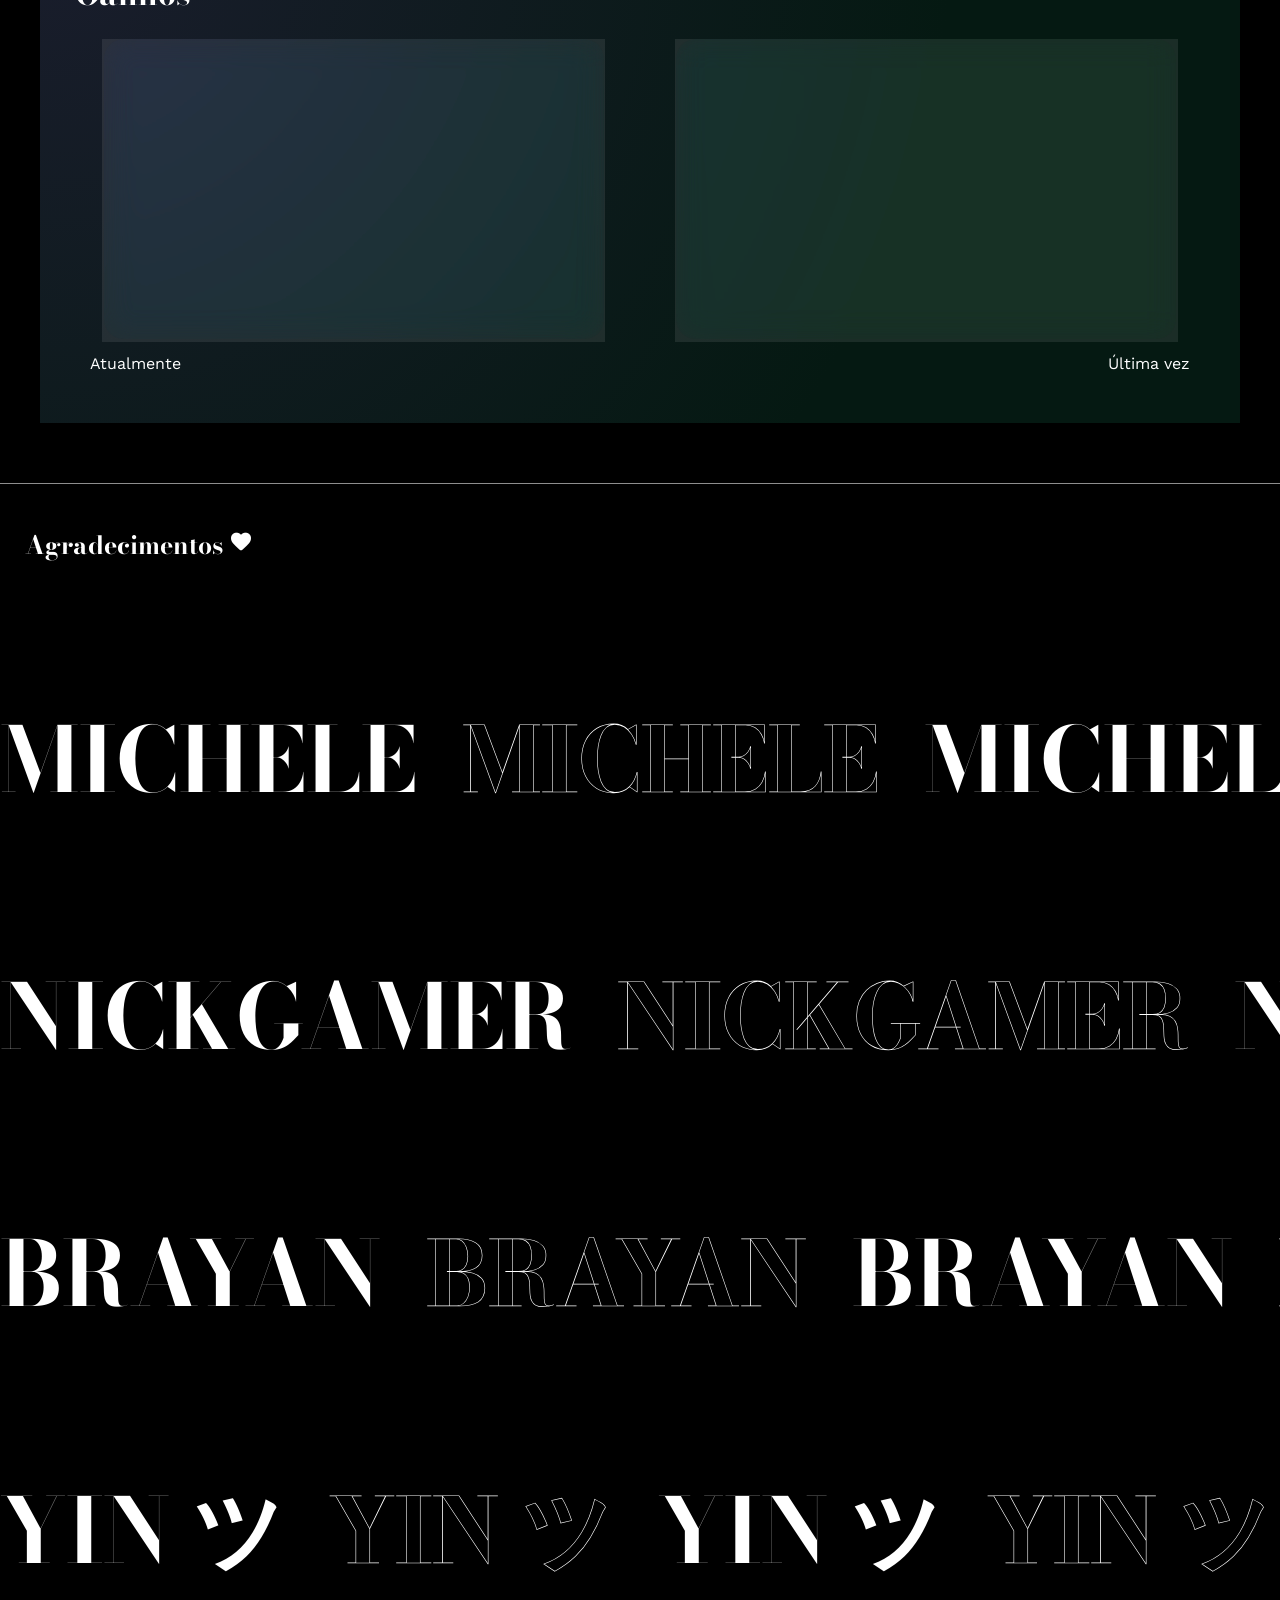
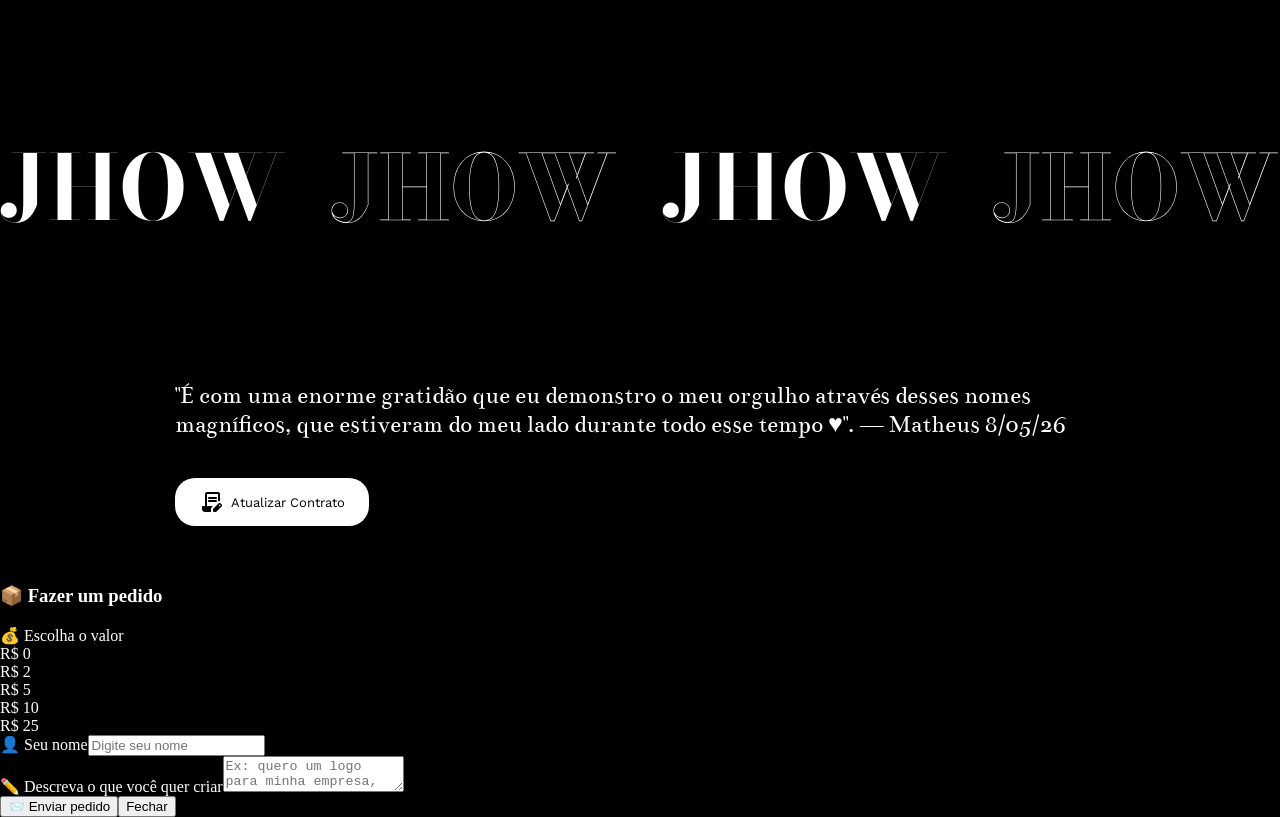
==== commit b6bbe31b: "Update index.html" ====
--- a/index.html
+++ b/index.html
@@ -23,15 +23,9 @@
     @keyframes utBlastFire { 0%{transform:scale(0);opacity:0} 50%{transform:scale(1.3);opacity:1} 100%{transform:scale(1);opacity:0.9} }
     @keyframes laserSpin { 0%{transform:translate(-50%,-50%) rotate(0deg);} 100%{transform:translate(-50%,-50%) rotate(360deg);} }
     @keyframes niverPulse { 0%,100%{text-shadow:0 0 10px #ff6b81,0 0 20px #ff6b81;} 50%{text-shadow:0 0 30px #ff6b81,0 0 60px #ff6b81,0 0 90px #ff4757;} }
-    @keyframes fogMove { 0% { background-position: 0 0; } 100% { background-position: 100px 100px; } }
-
-    #utBattleArea {
-      background-image: url('chao.png');
-      background-size: cover;
-      background-position: center;
-      background-repeat: no-repeat;
-    }
-
+    @keyframes respiracao { 0%{transform:translate(-50%,-50%) scale(1.0,1.0)}25%{transform:translate(-50%,-50%) scale(1.08,0.92)}50%{transform:translate(-50%,-50%) scale(0.94,1.06)}75%{transform:translate(-50%,-50%) scale(1.04,0.96)}100%{transform:translate(-50%,-50%) scale(1.0,1.0)}}
+    @keyframes luzPisca { 0%,100%{opacity:0.4} 50%{opacity:0.7}}
+    
     .clickable-name { cursor: pointer; transition: 0.2s; user-select: none; }
     .clickable-name:hover { text-shadow: 0 0 15px rgba(255,107,129,0.6); }
     .clickable-name:active { transform: scale(0.9); }
@@ -40,6 +34,7 @@
     #heartMission { cursor: pointer; transition: 0.2s; }
     #heartMission:active { transform: scale(1.3); color: #ff4757; }
     #missaoPanel { display: none; background: rgba(255,255,255,0.05); border: 1px solid rgba(255,255,255,0.1); border-radius: 16px; padding: 15px 20px; margin: 0 auto 20px; max-width: 400px; font-family: 'Work Sans',sans-serif; font-size: 13px; backdrop-filter: blur(10px); }
+    
     #btnToggleMissoes { position: fixed; top: 80px; right: 20px; z-index: 9997; background: rgba(0,0,0,0.8); color: #fff; border: 1px solid rgba(255,255,255,0.3); border-radius: 50%; width: 45px; height: 45px; font-size: 20px; cursor: pointer; backdrop-filter: blur(10px); display: none; }
     #secretMsg { display: none; background: rgba(255,255,255,0.08); border: 1px solid rgba(255,107,129,0.5); border-radius: 12px; padding: 12px 20px; margin: 15px auto; max-width: 400px; font-family: 'Work Sans',sans-serif; font-size: 14px; color: #fff; text-align: center; }
     .utBone { position:absolute;width:45px;height:7px;background:linear-gradient(180deg,#fff,#ddd,#fff);border-radius:2px;box-shadow:0 0 8px #fff,0 0 16px rgba(255,0,0,0.4);animation:utBoneCross var(--dur) linear forwards;z-index:5; }
@@ -47,13 +42,40 @@
     .utLaser { position:absolute;width:8px;height:80px;background:linear-gradient(180deg,#ff0000,#ff4444,#ff0000);border-radius:4px;box-shadow:0 0 20px #f00,0 0 40px #f44;z-index:7;transform-origin:center center;animation:laserSpin 3s linear infinite;}
     .utDialogChoice { color:#ffcc00;cursor:pointer;padding:5px 10px;transition:0.12s;font-size:13px; }
     .utDialogChoice:hover { color:#fff;background:rgba(255,204,0,0.08);text-shadow:0 0 8px #ffcc00;border-left:3px solid #ffcc00;padding-left:7px; }
-    @media (orientation: landscape) { #utScreen { width: auto; height: 100vh; aspect-ratio: 4/6; max-height: 100vh; } #utDialogBox { min-height: 60px; font-size: 11px; } }
+    #utSoul { animation: respiracao 2s ease-in-out infinite; transition: left 0.1s linear, top 0.1s linear; }
+
+    .luzChao {
+      position: absolute;
+      border-radius: 50%;
+      background: radial-gradient(circle, rgba(255, 230, 150, 0.8) 0%, rgba(255, 180, 60, 0.3) 40%, transparent 70%); 
+      pointer-events: none; 
+      z-index: 2; 
+      mix-blend-mode: overlay; 
+      filter: blur(5px); 
+      animation: luzPisca 3s ease-in-out infinite;
+    }
+
+    #gridMap {
+      position: absolute;
+      inset: 0;
+      pointer-events: none;
+      z-index: 1;
+      display: flex;
+      justify-content: center;
+      align-items: center;
+    }
+    
+    #isoCanvas {
+      image-rendering: pixelated;
+      max-width: 100%;
+      max-height: 100%;
+    }
   </style>
 </head>
 <body>
 <header><h3 class="name">Matheus N, </h3></header>
 <div class="hero"><div class="decoration">Welcomee! 👋</div><h1 class="slogan">Crie o que quiser, só basta <span class="myname">Querer.</span></h1><p class="descr">Olá, Me chamo Matheus. Sou um Designer, Web Developer, e produtor musical. Gosto do que a tecnologia pode nos oferecer se soubermos como aproveitar</p></div>
-<div class="hero2"><h1 class="title">Projetos</h1><p class="descr2">Os projetos em que já participei/faço parte</p><div class="flex-proj"><div class="project"><div class="gm"></div><div class="info"><h4 class="nameproject">Gamer Arcade</h4><p class="history">A Gamer Arcade é uma rede social para gamers criada & desenvolvida por NickGamer e Matheus em 2024.</p><a class="link" href="https://discord.com/invite/2kn6U6xPw"><button class="enter"><span class="material-symbols-rounded">arrow_outward</span></button></a></div></div><div class="project"><div class="gm k"></div><div class="info"><h4 class="nameproject">Knight's</h4><p class="history">Uma ex-equipe brasileira de jogos para celulares, contendo Matheus, Michele, Jhow como funcionários. Que infelizmente foi fechada por conflitos internos.</p><button class="enter c"><span class="material-symbols-rounded">arrow_outward</span></button></div></div><div class="project"><div class="gm l"></div><div class="info"><h4 class="nameproject">Project Arcade</h4><p class="history">A Project Arcade é um aplicativo para gamers, juntando os seus gostos & conexões de um único só lugar. Criada por Gox, e desenvolvido por Nickgamer.</p><button class="enter c"><span class="material-symbols-rounded">arrow_outward</span></button></div></div><div class="project"><div class="gm thx"></div><div class="info"><h4 class="nameproject">THX Education</h4><p class="history">Comunidade de estudos online gratuita.</p><a class="link" href="https://thxeducation.vercel.app"><button class="enter"><span class="material-symbols-rounded">arrow_outward</span></button></a></div></div><div class="project"><div class="gm s"></div><div class="info"><h4 class="nameproject">Solo Byte</h4><p class="history">Nem sei q qeu fiz aq </p><button class="enter c"><span class="material-symbols-rounded">arrow_outward</span></button></div></div><div class="project"><div class="gm cn"></div><div class="info"><h4 class="nameproject">Chat Nick</h4><p class="history">Aplicativo focado em comunidades online.</p><button class="enter c"><span class="material-symbols-rounded">arrow_outward</span></button></div></div><div class="project"><div class="gm pp"></div><div class="info"><h4 class="nameproject">ProtectPass</h4><p class="history">Projeto voltado para gerenciamento de senhas.</p><a class="link" href="https://protectpass.vercel.app"><button class="enter bugs"><span class="material-symbols-rounded">bug_report</span></button></a></div></div></div></div>
+<div class="hero2"><h1 class="title">Projetos</h1><p class="descr2">Os projetos em que já participei/faço parte</p><div class="flex-proj"><div class="project"><div class="gm"></div><div class="info"><h4 class="nameproject">Gamer Arcade</h4><p class="history">A Gamer Arcade é uma rede social para gamers criada & desenvolvida por NickGamer e Matheus em 2024.</p><a class="link" href="https://discord.com/invite/2kn6U6xPw"><button class="enter"><span class="material-symbols-rounded">arrow_outward</span></button></a></div></div><div class="project"><div class="gm k"></div><div class="info"><h4 class="nameproject">Knight's</h4><p class="history">Uma ex-equipe brasileira de jogos para celulares, contendo Matheus, Michele, Jhow como funcionários. Que infelizmente foi fechada por conflitos internos.</p><button class="enter c"><span class="material-symbols-rounded">arrow_outward</span></button></div></div><div class="project"><div class="gm l"></div><div class="info"><h4 class="nameproject">Project Arcade</h4><p class="history">A Project Arcade é um aplicativo para gamers, juntando os seus gostos & conexões de um único só lugar. Criada por Gox, e desenvolvido por Nickgamer.</p><button class="enter c"><span class="material-symbols-rounded">arrow_outward</span></button></div></div><div class="project"><div class="gm thx"></div><div class="info"><h4 class="nameproject">THX Education</h4><p class="history">Comunidade de estudos online gratuita.</p><a class="link" href="https://thxeducation.vercel.app"><button class="enter"><span class="material-symbols-rounded">arrow_outward</span></button></a></div></div><div class="project"><div class="gm s"></div><div class="info"><h4 class="nameproject">Solo Byte</h4><p class="history">Nem sei q que fiz aq </p><button class="enter c"><span class="material-symbols-rounded">arrow_outward</span></button></div></div><div class="project"><div class="gm cn"></div><div class="info"><h4 class="nameproject">Chat Nick</h4><p class="history">Aplicativo focado em comunidades online.</p><button class="enter c"><span class="material-symbols-rounded">arrow_outward</span></button></div></div><div class="project"><div class="gm pp"></div><div class="info"><h4 class="nameproject">ProtectPass</h4><p class="history">Projeto voltado para gerenciamento de senhas.</p><a class="link" href="https://protectpass.vercel.app"><button class="enter bugs"><span class="material-symbols-rounded">bug_report</span></button></a></div></div></div></div>
 <div class="trust"><span class="material-symbols-rounded">handshake</span> Sim, todos eles confiam em mim! <span class="material-symbols-rounded tr">verified_user</span></div>
 <div class="hero2 hero3"><h1 class="t-g">Ganhos</h1><div class="conteiner-flex"><div class="conteiner">R$ 0</div><div class="conteiner">R$ 22</div></div><div class="qnd-flex"><div class="qnd qnd1">Atualmente</div><div class="qnd qnd2">Última vez</div></div></div>
 <div class="creditos"><h1 class="title t1">Agradecimentos <span class="material-symbols-rounded heart" id="heartMission">favorite</span></h1><div id="missaoPanel"><div style="font-weight:700;margin-bottom:8px;color:#ff6b81;">🎯 Missões de <span id="missaoPlayerNome">---</span></div><div id="missContrato">🤝 Contrato: <span style="color:#4caf50;">Ativo</span></div><div id="missCoracao">❤️ Coração (0/10): <span style="color:#ff6b81;">Pendente</span></div><div id="missCliques">👆 Cliques (0/5): <span style="color:#ff6b81;">Pendente</span></div><div id="missArrastos">📜 Mensagens (0/4): <span style="color:#ff6b81;">Pendente</span></div></div><div class="blockcopy"><div class="linha"></div><div class="linha"><h1 class="t clickable-name" data-emoji="👑" data-nome="MICHELE">MICHELE</h1><h1 class="t o clickable-name" data-emoji="♥️" data-nome="MICHELE">MICHELE</h1><h1 class="t clickable-name" data-emoji="+1 Ano de contrato" data-nome="MICHELE">MICHELE</h1><h1 class="t o clickable-name" data-emoji="🫪" data-nome="MICHELE">MICHELE</h1><h1 class="t clickable-name" data-emoji="-1 Anos até engravidar (parabéns, qual Será o nome)" data-nome="MICHELE">MICHELE</h1><h1 class="t o clickable-name" data-emoji="✨" data-nome="MICHELE">MICHELE</h1></div><div class="linha reverse"><h1 class="t clickable-name" data-emoji="🧑‍💻" data-nome="NICKGAMER">NICKGAMER</h1><h1 class="t o clickable-name" data-emoji="🧠" data-nome="NICKGAMER">NICKGAMER</h1><h1 class="t clickable-name" data-emoji="🫥" data-nome="NICKGAMER">NICKGAMER</h1><h1 class="t o clickable-name" data-emoji="🫂" data-nome="NICKGAMER">NICKGAMER</h1><h1 class="t clickable-name" data-emoji="👀" data-nome="NICKGAMER">NICKGAMER</h1><h1 class="t o clickable-name" data-emoji="💲" data-nome="NICKGAMER">NICKGAMER</h1></div><div class="linha"><h1 class="t clickable-name" data-emoji="😂" data-nome="BRAYAN">BRAYAN</h1><h1 class="t o clickable-name" data-emoji="💅" data-nome="BRAYAN">BRAYAN</h1><h1 class="t clickable-name" data-emoji="🤌" data-nome="BRAYAN">BRAYAN</h1><h1 class="t o clickable-name" data-emoji="🤝" data-nome="BRAYAN">BRAYAN</h1><h1 class="t clickable-name" data-emoji="Sumido" data-nome="BRAYAN">BRAYAN</h1><h1 class="t o clickable-name" data-emoji="To cupado mn (n fala comigo faz meses)" data-nome="BRAYAN">BRAYAN</h1></div><div class="linha reverse"><h1 class="t clickable-name" data-emoji="n deveria tá aq mas ta kkk" data-nome="YIN">YIN ツ</h1><h1 class="t o clickable-name" data-emoji="🐂" data-nome="YIN">YIN ツ</h1><h1 class="t clickable-name" data-emoji="😡" data-nome="YIN">YIN ツ</h1><h1 class="t o clickable-name" data-emoji="🤬" data-nome="YIN">YIN ツ</h1><h1 class="t clickable-name" data-emoji="me troco por mulhe" data-nome="YIN">YIN ツ</h1><h1 class="t o clickable-name" data-emoji="fdp" data-nome="YIN">YIN ツ</h1></div><div class="linha"><h1 class="t clickable-name" data-emoji="🧠💪" data-nome="JHOW">JHOW</h1><h1 class="t o clickable-name" data-emoji="🧠💪" data-nome="JHOW">JHOW</h1><h1 class="t clickable-name" data-emoji="🧠💪" data-nome="JHOW">JHOW</h1><h1 class="t o clickable-name" data-emoji="🧠💪" data-nome="JHOW">JHOW</h1><h1 class="t clickable-name" data-emoji="🧠💪" data-nome="JHOW">JHOW</h1><h1 class="t o clickable-name" data-emoji="🧠💪" data-nome="JHOW">JHOW</h1></div></div><div id="secretMsg"></div><p class="end">"É com uma enorme gratidão que eu demonstro o meu orgulho através desses nomes magníficos, que estiveram do meu lado durante todo esse tempo ♥️". — Matheus 8/05/26<br><br><button id="btnAtualizarContrato" style="background:#FFFFFF;color:#000000;border:none;padding:12px 24px;border-radius:20px;font-family:'Work Sans',sans-serif;font-size:13px;cursor:pointer;z-index:99999;display:inline-flex;align-items:center;gap:8px;margin-top:10px;"><span class="material-symbols-rounded">contract_edit</span> Atualizar Contrato</button></p></div>
@@ -62,39 +84,51 @@
 <button id="btnToggleMissoes">🎯</button>
 
 <div id="utGame" style="display:none;position:fixed;top:0;left:0;width:100%;height:100%;background:#000;z-index:100000;font-family:'Courier New',monospace;">
-  <div id="utScreen" style="width:100%;max-width:500px;height:100%;margin:0 auto;position:relative;border-left:4px solid #fff;border-right:4px solid #fff;background:#000;overflow:hidden;display:flex;flex-direction:column;">
-    <div id="utBattleArea" style="flex:1;position:relative;overflow:hidden;">
+  <div id="utScreen" style="width:100%;max-width:600px;height:100%;margin:0 auto;position:relative;border-left:4px solid #fff;border-right:4px solid #fff;background:#000;display:flex;flex-direction:column;box-sizing:border-box;">
+    
+    <div id="utHUD" style="position:relative;z-index:5;font-family:'Courier New',monospace;pointer-events:none;background:#05050a;border-bottom:4px solid #fff;box-sizing:border-box;">
+      <div style="display:flex;justify-content:space-between;align-items:center;padding:12px 16px;">
+        <div style="display:flex;align-items:center;gap:8px;font-size:14px;"><span style="color:#fff;">HP</span><span id="utHP" style="color:#ff4757;font-weight:bold;background:#200;padding:2px 6px;border-radius:4px;">20</span></div>
+        <div id="utMapName" style="color:#ff6b81;font-size:13px;font-weight:bold;letter-spacing:1px;">🌑 O Silêncio</div>
+        <div id="utLives" style="font-size:16px;display:flex;gap:4px;"></div>
+      </div>
+    </div>
+
+    <div id="utBattleArea" style="flex:1;position:relative;overflow:hidden;background:#000;">
+      <div id="gridMap"><canvas id="isoCanvas"></canvas></div>
+      
       <div id="utBorderFlash" style="position:absolute;inset:0;border:0px solid #f00;pointer-events:none;z-index:20;"></div>
       <div id="utParticles" style="position:absolute;inset:0;pointer-events:none;z-index:18;"></div>
-      <div id="utSoul" style="position:absolute;width:32px;height:32px;left:50%;top:60%;transform:translate(-50%,-50%);z-index:10;font-size:24px;text-align:center;line-height:32px;filter:drop-shadow(0 0 8px #f00) drop-shadow(0 0 16px #f44);"><img style="width:32px;height:32px;" src="heart.png"></div>
-      <div id="utBrokenSoul" style="position:absolute;width:80px;height:80px;left:50%;top:22%;transform:translate(-50%,-50%);display:block;text-align:center;z-index:8;"><img src="vicmont.svg" style="width:70px;height:70px;filter:drop-shadow(0 0 6px #f88);"></div>
+      
+      <div id="utSoul" style="position:absolute;width:32px;height:32px;left:50%;top:60%;transform:translate(-50%,-50%);z-index:10;pointer-events:none;"><img style="width:100%;height:100%;object-fit:contain;" src="mimi.png"></div>
+      <div class="luzChao" id="luzChao" style="width:100px;height:100px;left:50%;top:62%;transform:translate(-50%,-50%);"></div>
+      <div id="utBrokenSoul" style="position:absolute;width:40px;height:40px;left:50%;top:25%;transform:translate(-50%,-50%);display:block;text-align:center;z-index:8;pointer-events:none;"><img src="vicmont.png" style="width:100%;height:100%;object-fit:contain;filter:drop-shadow(0 0 5px #f88);"></div>
+      
       <div id="utShake" style="position:absolute;inset:0;pointer-events:none;z-index:15;"></div>
     </div>
-    <div id="utDialogBox" style="min-height:100px;background:#0a0a0f;border-top:4px solid #fff;padding:15px;color:#fff;font-size:13px;line-height:1.5;position:relative;font-family:'Courier New',monospace;">
-      <div style="position:absolute;top:5px;left:12px;font-size:8px;color:#555;">★ MATHEUS</div>
-      <div id="utDialogText" style="margin:10px 0;"></div>
-      <div id="utDialogChoices" style="display:flex;flex-direction:column;gap:4px;"></div>
-      <div id="utDialogContinue" style="position:absolute;bottom:6px;right:15px;color:#fff;animation:utBlink 1s infinite;display:none;font-size:16px;">▼</div>
+
+    <div id="utDialogBox" style="min-height:140px;max-height:160px;background:#000;border-top:4px solid #fff;padding:16px;color:#fff;font-size:14px;line-height:1.6;position:relative;box-sizing:border-box;display:flex;gap:15px;">
+      <div style="position:absolute;top:5px;left:12px;font-size:9px;color:#666;letter-spacing:1px;">★ MATHEUS</div>
+      <div style="width:70px; height:70px; flex-shrink:0; margin-top:10px; border:2px solid #333; background:#111; display:flex; align-items:center; justify-content:center;">
+         <img id="utDialogAvatar" src="mn.png" style="width:100%; height:100%; object-fit:contain; image-rendering:pixelated;">
+      </div>
+      <div style="flex:1; display:flex; flex-direction:column; justify-content:flex-start;">
+         <div id="utDialogText" style="margin-top:10px;font-weight:bold;white-space:pre-line;"></div>
+         <div id="utDialogChoices" style="display:flex;flex-direction:column;gap:6px;margin-top:8px;"></div>
+      </div>
+      <div id="utDialogContinue" style="position:absolute;bottom:8px;right:16px;color:#fff;animation:utBlink 1s infinite;display:none;font-size:16px;">▼</div>
     </div>
-    <div id="utHUD" style="position:relative;z-index:5;font-family:'Courier New',monospace;pointer-events:none;background:#000;border-top:2px solid #fff;">
-      <div style="display:flex;justify-content:space-between;align-items:center;padding:8px 14px;">
-        <div style="display:flex;align-items:center;gap:6px;"><span>❤️</span><span id="utHP" style="color:#f44;font-weight:bold;">20</span></div>
-        <div id="utMapName" style="color:#ff6b81;font-size:11px;font-weight:bold;">🌑 O Silêncio</div>
-        <div id="utLives" style="font-size:16px;letter-spacing:2px;"></div>
-      </div>
-    </div>
+
   </div>
 </div>
 
-<div id="cinematicCredits" style="display:none;position:fixed;top:0;left:0;width:100%;height:100%;background:#000;z-index:100003;overflow:hidden;font-family:'Bentham',serif;"><div id="creditsStars" style="position:absolute;inset:0;z-index:1;"></div><div style="position:absolute;inset:0;background:radial-gradient(ellipse at center,transparent 40%,rgba(0,0,0,0.9) 100%);pointer-events:none;z-index:2;"></div><div id="creditsScroll" style="position:relative;z-index:10;text-align:center;color:#fff;padding:130% 30px 50%;animation:creditsRoll 70s linear forwards;"><div style="margin-bottom:80px;"><div style="font-size:clamp(24px,5vw,42px);font-weight:bold;color:#fff;letter-spacing:8px;font-family:'Bodoni Moda',serif;">MATTHEW'S</div><div style="font-size:clamp(28px,6vw,52px);font-weight:bold;color:#ff6b81;letter-spacing:10px;font-family:'Bodoni Moda',serif;text-shadow:0 0 30px rgba(255,107,129,0.6);margin:5px 0;">HOME</div><div style="width:40%;height:2px;background:linear-gradient(90deg,transparent,#fff,transparent);margin:25px auto;"></div><div style="font-size:16px;color:#aaa;font-style:italic;">Uma jornada de amizade, raiva e redenção</div><div style="font-size:13px;color:#666;margin-top:15px;">Desenvolvido ao longo de 5 dias</div><div style="font-size:13px;color:#666;">Com muito esforço, estresse e amor</div></div><div style="width:70%;height:1px;background:linear-gradient(90deg,transparent,rgba(255,107,129,0.6),transparent);margin:60px auto;"></div><div style="margin-bottom:70px;"><div style="font-size:11px;color:#ff6b81;letter-spacing:6px;margin-bottom:30px;">★ MÚSICA ★</div><div style="font-size:15px;color:#fff;line-height:2.8;"><p>🎵 <strong>Músico</strong><br><span style="color:#aaa;">Matheus</span></p><p>🎼 <strong>Compositor</strong><br><span style="color:#aaa;">Matheus</span></p><p>🎹 <strong>Arranjador</strong><br><span style="color:#aaa;">Matheus</span></p><p>🥁 <strong>Produtor Musical</strong><br><span style="color:#aaa;">Matheus</span></p><p>🎧 <strong>Sound Designer</strong><br><span style="color:#aaa;">Matheus</span></p><p>🎤 <strong>Mixagem & Masterização</strong><br><span style="color:#aaa;">Matheus</span></p><p>🎶 <strong>Trilha Sonora Original</strong><br><span style="color:#aaa;">Matheus</span></p></div></div><div style="width:30%;height:1px;background:linear-gradient(90deg,transparent,rgba(255,255,255,0.3),transparent);margin:50px auto;"></div><div style="margin-bottom:70px;"><div style="font-size:11px;color:#ff6b81;letter-spacing:6px;margin-bottom:30px;">★ ARTE ★</div><div style="font-size:15px;color:#fff;line-height:2.8;"><p>🎨 <strong>Designer</strong><br><span style="color:#aaa;">Matheus</span></p><p>🖌️ <strong>Diretor de Arte</strong><br><span style="color:#aaa;">Matheus</span></p><p>🖼️ <strong>UI/UX Designer</strong><br><span style="color:#aaa;">Matheus</span></p><p>🌈 <strong>Paleta de Cores</strong><br><span style="color:#aaa;">Matheus</span></p><p>✨ <strong>Animações</strong><br><span style="color:#aaa;">Matheus</span></p><p>🖊️ <strong>Tipografia</strong><br><span style="color:#aaa;">Google Fonts & Matheus</span></p><p>🎬 <strong>Motion Designer</strong><br><span style="color:#aaa;">Matheus</span></p></div></div><div style="width:30%;height:1px;background:linear-gradient(90deg,transparent,rgba(255,255,255,0.3),transparent);margin:50px auto;"></div><div style="margin-bottom:70px;"><div style="font-size:11px;color:#ff6b81;letter-spacing:6px;margin-bottom:30px;">★ GAME DESIGN ★</div><div style="font-size:15px;color:#fff;line-height:2.8;"><p>🎮 <strong>Game Designer</strong><br><span style="color:#aaa;">Matheus</span></p><p>🗺️ <strong>Level Designer</strong><br><span style="color:#aaa;">Matheus</span></p><p>⚔️ <strong>Sistema de Batalha</strong><br><span style="color:#aaa;">Matheus</span></p><p>💀 <strong>Balanceamento</strong><br><span style="color:#aaa;">Matheus (difícil de propósito)</span></p><p>🏆 <strong>Sistema de Conquistas</strong><br><span style="color:#aaa;">Matheus</span></p><p>🎯 <strong>Missões</strong><br><span style="color:#aaa;">Matheus</span></p><p>🧩 <strong>Mecânicas Especiais</strong><br><span style="color:#aaa;">Matheus</span></p></div></div><div style="width:30%;height:1px;background:linear-gradient(90deg,transparent,rgba(255,255,255,0.3),transparent);margin:50px auto;"></div><div style="margin-bottom:70px;"><div style="font-size:11px;color:#ff6b81;letter-spacing:6px;margin-bottom:30px;">★ ROTEIRO ★</div><div style="font-size:15px;color:#fff;line-height:2.8;"><p>📝 <strong>Roteirista</strong><br><span style="color:#aaa;">Matheus</span></p><p>💬 <strong>Diálogos</strong><br><span style="color:#aaa;">Matheus</span></p><p>😢 <strong>Momentos Tristes</strong><br><span style="color:#aaa;">Matheus</span></p><p>😂 <strong>Alívio Cômico</strong><br><span style="color:#aaa;">Matheus (tentando)</span></p><p>💚 <strong>Mensagem Final</strong><br><span style="color:#aaa;">Matheus</span></p><p>📖 <strong>História Original</strong><br><span style="color:#aaa;">Baseada em fatos reais</span></p></div></div><div style="width:30%;height:1px;background:linear-gradient(90deg,transparent,rgba(255,255,255,0.3),transparent);margin:50px auto;"></div><div style="margin-bottom:70px;"><div style="font-size:11px;color:#ffcc00;letter-spacing:6px;margin-bottom:30px;">★ DESENVOLVIMENTO ★</div><div style="font-size:15px;color:#fff;line-height:2.8;"><p>💻 <strong>Programador</strong><br><span style="color:#ffcc00;">Matheus</span></p><p>🌐 <strong>Web Developer</strong><br><span style="color:#aaa;">Matheus</span></p><p>🔥 <strong>Firebase</strong><br><span style="color:#aaa;">Matheus</span></p><p>🧪 <strong>Testador</strong><br><span style="color:#aaa;">Matheus</span></p><p>🐛 <strong>Debugger</strong><br><span style="color:#aaa;">Matheus (4 dias de raiva)</span></p><p>🕯️ <strong>Paciência Infinita</strong><br><span style="color:#aaa;">Matheus (quase chorando)</span></p><p>💡 <strong>Ideia Original</strong><br><span style="color:#aaa;">Matheus</span></p><p>🚀 <strong>Deploy</strong><br><span style="color:#aaa;">Matheus</span></p></div></div><div style="width:30%;height:1px;background:linear-gradient(90deg,transparent,rgba(255,255,255,0.3),transparent);margin:50px auto;"></div><div style="margin-bottom:70px;"><div style="font-size:11px;color:#ff6b81;letter-spacing:6px;margin-bottom:30px;">★ PRODUÇÃO ★</div><div style="font-size:15px;color:#fff;line-height:2.8;"><p>📋 <strong>Produtor Executivo</strong><br><span style="color:#aaa;">Matheus</span></p><p>🎬 <strong>Diretor Criativo</strong><br><span style="color:#aaa;">Matheus</span></p><p>⏰ <strong>5 Dias de Desenvolvimento</strong><br><span style="color:#aaa;">Matheus</span></p><p>☕ <strong>Café</strong><br><span style="color:#aaa;">Muito</span></p><p>😤 <strong>Estresse</strong><br><span style="color:#aaa;">Também muito</span></p><p>💖 <strong>Motivação</strong><br><span style="color:#aaa;">Vocês</span></p></div></div><div style="width:30%;height:1px;background:linear-gradient(90deg,transparent,rgba(255,255,255,0.3),transparent);margin:50px auto;"></div><div style="margin-bottom:70px;"><div style="font-size:11px;color:#ff6b81;letter-spacing:6px;margin-bottom:30px;">★ TAMBÉM FEZ ★</div><div style="font-size:15px;color:#fff;line-height:2.8;"><p>🎭 <strong>Ator Principal</strong><br><span style="color:#aaa;">Matheus</span></p><p>🎪 <strong>Malabarista de Código</strong><br><span style="color:#aaa;">Matheus</span></p><p>🧙‍♂️ <strong>Mago do CSS</strong><br><span style="color:#aaa;">Matheus</span></p><p>🦸 <strong>Herói da Paciência</strong><br><span style="color:#aaa;">Matheus</span></p><p>🤹 <strong>Equilibrista de Bugs</strong><br><span style="color:#aaa;">Matheus</span></p><p>🔮 <strong>Vidente (quase)</strong><br><span style="color:#aaa;">Matheus (não previu os erros)</span></p><p>🧩 <strong>Montador de Quebra-Cabeças</strong><br><span style="color:#aaa;">Matheus</span></p><p>🎯 <strong>Atirador de Elite de Prompt</strong><br><span style="color:#aaa;">Matheus</span></p><p>🏗️ <strong>Arquiteto de Sonhos</strong><br><span style="color:#aaa;">Matheus</span></p><p>🫂 <strong>Abraçador de Amigos</strong><br><span style="color:#aaa;">Matheus</span></p><p>📞 <strong>Suporte Emocional</strong><br><span style="color:#aaa;">Matheus</span></p><p>🧠 <strong>Psicólogo de IA</strong><br><span style="color:#aaa;">Matheus (5 dias tentando)</span></p></div></div><div style="width:70%;height:1px;background:linear-gradient(90deg,transparent,rgba(255,107,129,0.6),transparent);margin:60px auto;"></div><div style="margin-bottom:70px;"><div style="font-size:11px;color:#ff6b81;letter-spacing:6px;margin-bottom:30px;">★ AGRADECIMENTOS ESPECIAIS ★</div><div style="font-size:18px;color:#fff;line-height:3;"><p>👑 <strong>MICHELE</strong></p><p>🧑‍💻 <strong>NICKGAMER</strong></p><p>😂 <strong>BRAYAN</strong></p><p>🐂 <strong>YIN ツ</strong></p><p>🧠 <strong>JHOW</strong></p></div><div id="niverCreditsMsg" style="margin-top:30px;font-size:16px;color:#ff6b81;animation:niverPulse 2s ease-in-out infinite;"></div><div style="margin-top:40px;font-size:13px;color:#888;line-height:2;"><p>...e a todos os chats de IA que tentaram,</p><p>falharam, mas me trouxeram até aqui.</p></div></div><div style="width:50%;height:1px;background:linear-gradient(90deg,transparent,#ff6b81,transparent);margin:60px auto;"></div><div style="margin-top:60px;"><div style="font-size:clamp(16px,3vw,22px);color:#ff6b81;font-family:'Bentham',serif;margin-bottom:20px;">"A amizade é a coisa mais rara..."</div><div style="font-size:15px;color:#aaa;">Obrigado por jogar. De verdade.</div><div style="font-size:12px;color:#666;margin-top:30px;">© 2026 Matheus — Todos os créditos merecidos.</div></div></div><button id="skipCreditsBtn" style="position:absolute;bottom:30px;right:30px;z-index:20;background:transparent;border:1px solid rgba(255,255,255,0.3);color:rgba(255,255,255,0.6);padding:8px 18px;border-radius:20px;cursor:pointer;font-family:'Work Sans',sans-serif;font-size:12px;">Próxima ▸</button></div>
-
-<div id="utTrueEnding" style="display:none;position:fixed;top:100%;left:0;width:100%;height:100%;background:#fff;z-index:100001;transition:top 3s ease-in-out;overflow-y:auto;text-align:center;font-family:'Bentham',serif;color:#222;"><div style="max-width:600px;margin:0 auto;padding:60px 30px;"><pre style="font-size:14px;line-height:1.2;color:#ff6b81;margin-bottom:30px;font-family:'Courier New',monospace;"> ╔══════════════════╗
- ║  ★ VERDADEIRO  ║
- ║    FINAL  ★    ║
- ╚══════════════════╝</pre><h2 id="utEndingTitle" style="font-family:'Bodoni Moda',serif;font-size:clamp(24px,5vw,36px);margin-bottom:25px;"></h2><div id="utEndingMessage" style="font-size:16px;line-height:2.2;color:#444;"></div></div></div>
+<div id="cinematicCredits" style="display:none;position:fixed;top:0;left:0;width:100%;height:100%;background:#000;z-index:100003;overflow:hidden;font-family:'Bentham',serif;"><div id="creditsStars" style="position:absolute;inset:0;z-index:1;"></div><div style="position:absolute;inset:0;background:radial-gradient(ellipse at center,transparent 40%,rgba(0,0,0,0.9) 100%);pointer-events:none;z-index:2;"></div><div id="creditsScroll" style="position:relative;z-index:10;text-align:center;color:#fff;padding:130% 30px 50%;animation:creditsRoll 70s linear forwards;"><div style="margin-bottom:80px;"><div style="font-size:clamp(24px,5vw,42px);font-weight:bold;color:#fff;letter-spacing:8px;font-family:'Bodoni Moda',serif;">MATTHEW'S</div><div style="font-size:clamp(28px,6vw,52px);font-weight:bold;color:#ff6b81;letter-spacing:10px;font-family:'Bodoni Moda',serif;text-shadow:0 0 30px rgba(255,107,129,0.6);margin:5px 0;">HOME</div><div style="width:40%;height:2px;background:linear-gradient(90deg,transparent,#fff,transparent);margin:25px auto;"></div><div style="font-size:16px;color:#aaa;font-style:italic;">Uma jornada de amizade, raiva e redenção</div><div style="font-size:13px;color:#666;margin-top:15px;">Desenvolvido ao longo de 5 dias</div><div style="font-size:13px;color:#666;">Com muito effort, estresse e amor</div></div><div style="width:70%;height:1px;background:linear-gradient(90deg,transparent,rgba(255,107,129,0.6),transparent);margin:60px auto;"></div><div style="margin-bottom:70px;"><div style="font-size:11px;color:#ff6b81;letter-spacing:6px;margin-bottom:30px;">★ MÚSICA ★</div><div style="font-size:15px;color:#fff;line-height:2.8;"><p>🎵 <strong>Músico</strong><br><span style="color:#aaa;">Matheus</span></p><p>🎼 <strong>Compositor</strong><br><span style="color:#aaa;">Matheus</span></p><p>🎹 <strong>Arranjador</strong><br><span style="color:#aaa;">Matheus</span></p><p>🥁 <strong>Produtor Musical</strong><br><span style="color:#aaa;">Matheus</span></p><p>🎧 <strong>Sound Designer</strong><br><span style="color:#aaa;">Matheus</span></p><p>🎤 <strong>Mixagem & Masterização</strong><br><span style="color:#aaa;">Matheus</span></p><p>🎶 <strong>Trilha Sonora Original</strong><br><span style="color:#aaa;">Matheus</span></p></div></div><div style="width:30%;height:1px;background:linear-gradient(90deg,transparent,rgba(255,107,129,0.6),transparent);margin:60px auto;"></div><div style="margin-bottom:70px;"><div style="font-size:11px;color:#ff6b81;letter-spacing:6px;margin-bottom:30px;">★ ARTE ★</div><div style="font-size:15px;color:#fff;line-height:2.8;"><p>🎨 <strong>Designer</strong><br><span style="color:#aaa;">Matheus</span></p><p>🖌️ <strong>Diretor de Arte</strong><br><span style="color:#aaa;">Matheus</span></p><p>🖼️ <strong>UI/UX Designer</strong><br><span style="color:#aaa;">Matheus</span></p><p>🌈 <strong>Paleta de Cores</strong><br><span style="color:#aaa;">Matheus</span></p><p>✨ <strong>Animações</strong><br><span style="color:#aaa;">Matheus</span></p><p>🖼️ <strong>Tipografia</strong><br><span style="color:#aaa;">Google Fonts & Matheus</span></p><p>🎬 <strong>Motion Designer</strong><br><span style="color:#aaa;">Matheus</span></p></div></div><div style="width:30%;height:1px;background:linear-gradient(90deg,transparent,rgba(255,255,255,0.3),transparent);margin:50px auto;"></div><div style="margin-bottom:70px;"><div style="font-size:11px;color:#ff6b81;letter-spacing:6px;margin-bottom:30px;">★ GAME DESIGN ★</div><div style="font-size:15px;color:#fff;line-height:2.8;"><p>🎮 <strong>Game Designer</strong><br><span style="color:#aaa;">Matheus</span></p><p>🗺️ <strong>Level Designer</strong><br><span style="color:#aaa;">Matheus</span></p><p>⚔️ <strong>Sistema de Batalha</strong><br><span style="color:#aaa;">Matheus</span></p><p>💀 <strong>Balanceamento</strong><br><span style="color:#aaa;">Matheus (difícil de propósito)</span></p><p>🏆 <strong>Sistema de Conquistas</strong><br><span style="color:#aaa;">Matheus</span></p><p>🎯 <strong>Missões</strong><br><span style="color:#aaa;">Matheus</span></p><p>🧩 <strong>Mecânicas Especiais</strong><br><span style="color:#aaa;">Matheus</span></p></div></div><div style="width:30%;height:1px;background:linear-gradient(90deg,transparent,rgba(255,255,255,0.3),transparent);margin:50px auto;"></div><div style="margin-bottom:70px;"><div style="font-size:11px;color:#ff6b81;letter-spacing:6px;margin-bottom:30px;">★ ROTEIRO ★</div><div style="font-size:15px;color:#fff;line-height:2.8;"><p>📝 <strong>Roteirista</strong><br><span style="color:#aaa;">Matheus</span></p><p>💬 <strong>Diálogos</strong><br><span style="color:#aaa;">Matheus</span></p><p>😢 <strong>Momentos Tristes</strong><br><span style="color:#aaa;">Matheus</span></p><p>😂 <strong>Alívio Cômico</strong><br><span style="color:#aaa;">Matheus (tentando)</span></p><p>💚 <strong>Mensagem Final</strong><br><span style="color:#aaa;">Matheus</span></p><p>📖 <strong>História Original</strong><br><span style="color:#aaa;">Baseada em fatos reais</span></p></div></div><div style="width:30%;height:1px;background:linear-gradient(90deg,transparent,rgba(255,255,255,0.3),transparent);margin:50px auto;"></div><div style="font-size:11px;color:#ffcc00;letter-spacing:6px;margin-bottom:30px;">★ DESENVOLVIMENTO ★</div><div style="font-size:15px;color:#fff;line-height:2.8;"><p>💻 <strong>Programador</strong><br><span style="color:#ffcc00;">Matheus</span></p><p>🌐 <strong>Web Developer</strong><br><span style="color:#aaa;">Matheus</span></p><p>🔥 <strong>Firebase</strong><br><span style="color:#aaa;">Matheus</span></p><p>🧪 <strong>Testador</strong><br><span style="color:#aaa;">Matheus</span></p><p>🌐 <strong>Deploy</strong><br><span style="color:#aaa;">Matheus</span></p></div></div><div style="width:30%;height:1px;background:linear-gradient(90deg,transparent,rgba(255,255,255,0.3),transparent);margin:50px auto;"></div><div style="margin-bottom:70px;"><div style="font-size:11px;color:#ff6b81;letter-spacing:6px;margin-bottom:30px;">★ PRODUÇÃO ★</div><div style="font-size:15px;color:#fff;line-height:2.8;"><p>📋 <strong>Produtor Executivo</strong><br><span style="color:#aaa;">Matheus</span></p><p>🎬 <strong>Diretor Criativo</strong><br><span style="color:#aaa;">Matheus</span></p><p>⏰ <strong>5 Dias de Desenvolvimento</strong><br><span style="color:#aaa;">Matheus</span></p><p>☕ <strong>Café</strong><br><span style="color:#aaa;">Muito</span></p><p>💥 <strong>Estresse</strong><br><span style="color:#aaa;">Também muito</span></p><p>💖 <strong>Motivação</strong><br><span style="color:#aaa;">Vocês</span></p></div></div><div style="width:30%;height:1px;background:linear-gradient(90deg,transparent,rgba(255,255,255,0.3),transparent);margin:50px auto;"></div><div style="margin-bottom:70px;"><div style="font-size:11px;color:#ff6b81;letter-spacing:6px;margin-bottom:30px;">★ TAMBÉM FEZ ★</div><div style="font-size:15px;color:#fff;line-height:2.8;"><p>🎭 <strong>Ator Principal</strong><br><span style="color:#aaa;">Matheus</span></p><p>🎪 <strong>Malabarista de Código</strong><br><span style="color:#aaa;">Matheus</span></p><p>🧙‍♂️ <strong>Mago do CSS</strong><br><span style="color:#aaa;">Matheus</span></p><p>🦸 <strong>Herói da Paciência</strong><br><span style="color:#aaa;">Matheus</span></p><p>🤹 <strong>Equilibrista de Bugs</strong><br><span style="color:#aaa;">Matheus</span></p><p>🔮 <strong>Vidente (quase)</strong><br><span style="color:#aaa;">Matheus (não previu os erros)</span></p><p>🧩 <strong>Montador de Quebra-Cabeças</strong><br><span style="color:#aaa;">Matheus</span></p><p>🎯 <strong>Atirador de Elite de Prompt</strong><br><span style="color:#aaa;">Matheus</span></p><p>🏗️ <strong>Arquiteto de Sonhos</strong><br><span style="color:#aaa;">Matheus</span></p><p>🫂 <strong>Abraçador de Amigos</strong><br><span style="color:#aaa;">Matheus</span></p><p>📞 <strong>Suporte Emocional</strong><br><span style="color:#aaa;">Matheus</span></p><p>🧠 <strong>Psicólogo de IA</strong><br><span style="color:#aaa;">Matheus (5 dias tentando)</span></p></div></div><div style="width:70%;height:1px;background:linear-gradient(90deg,transparent,rgba(255,107,129,0.6),transparent);margin:60px auto;"></div><div style="margin-bottom:70px;"><div style="font-size:11px;color:#ff6b81;letter-spacing:6px;margin-bottom:30px;">★ AGRADECIMENTOS ESPECIAIS ★</div><div style="font-size:18px;color:#fff;line-height:3;"><p>👑 <strong>MICHELE</strong></p><p>🧑‍💻 <strong>NICKGAMER</strong></p><p>😂 <strong>BRAYAN</strong></p><p>🐂 <strong>YIN ツ</strong></p><p>🧠 <strong>JHOW</strong></p></div><div id="niverCreditsMsg" style="margin-top:30px;font-size:16px;color:#ff6b81;animation:niverPulse 2s ease-in-out infinite;"></div><div style="margin-top:40px;font-size:13px;color:#888;line-height:2;"><p>...e a todos os chats de IA que tentaram,</p><p>falharam, mas me trouxeram até aqui.</p></div></div><div style="width:50%;height:1px;background:linear-gradient(90deg,transparent,#ff6b81,transparent);margin:60px auto;"></div><div style="margin-top:60px;"><div style="font-size:clamp(16px,3vw,22px);color:#ff6b81;font-family:'Bentham',serif;margin-bottom:20px;">"A amizade é a coisa mais rara..."</div><div style="font-size:15px;color:#aaa;">Obrigado por jogar. De verdade.</div><div style="font-size:12px;color:#666;margin-top:30px;">© 2026 Matheus — Todos os créditos merecidos.</div></div></div><button id="skipCreditsBtn" style="position:absolute;bottom:30px;right:30px;z-index:20;background:transparent;border:1px solid rgba(255,255,255,0.3);color:rgba(255,255,255,0.6);padding:8px 18px;border-radius:20px;cursor:pointer;font-family:'Work Sans',sans-serif;font-size:12px;">Próxima ▸</button></div>
+
+<div id="utTrueEnding" style="display:none;position:fixed;top:100%;left:0;width:100%;height:100%;background:#fff;z-index:100001;transition:top 3s ease-in-out;overflow-y:auto;text-align:center;font-family:'Bentham',serif;color:#222;"><div style="max-width:600px;margin:0 auto;padding:60px 30px;"><pre style="font-size:14px;line-height:1.2;color:#ff6b81;margin-bottom:30px;font-family:'Courier New',monospace;"> ╔══════════════════╗ ║ ★ VERDADEIRO ║ ║ FINAL ★ ║ ╚══════════════════╝</pre><h2 id="utEndingTitle" style="font-family:'Bodoni Moda',serif;font-size:clamp(24px,5vw,36px);margin-bottom:25px;"></h2><div id="utEndingMessage" style="font-size:16px;line-height:2.2;color:#444;"></div></div></div>
 
 <audio id="hopeAudio" src="hope.m4a" preload="auto"></audio>
 <audio id="battleAudio" src="terror.m4a" preload="auto" loop></audio>
+<audio id="creditsAudio" src="truth.m4a" preload="auto"></audio>
 
 <script type="module">
   import { initializeApp } from "https://www.gstatic.com/firebasejs/12.13.0/firebase-app.js";
@@ -102,17 +136,21 @@
   const firebaseConfig = { apiKey: "AIzaSyAc4cPfREg9A_kVX4BBMG4ENsrnNRXQ0Mw", authDomain: "matthewhome-b7283.firebaseapp.com", databaseURL: "https://matthewhome-b7283-default-rtdb.firebaseio.com", projectId: "matthewhome-b7283", storageBucket: "matthewhome-b7283.firebasestorage.app", messagingSenderId: "567228696588", appId: "1:567228696588:web:1740c548584a8adac10629" };
   const app = initializeApp(firebaseConfig);
   const db = getDatabase(app);
+  
+  // INÍCIO DO ESCOPO DO JOGO E INTERPRETADOR MGM UNIFICADO
   const SFX = { ctx: null, init() { this.ctx = new (window.AudioContext || window.webkitAudioContext)(); }, play(freq, type = 'square', duration = 0.1, vol = 0.15) { if (!this.ctx) this.init(); const osc = this.ctx.createOscillator(); const gain = this.ctx.createGain(); osc.type = type; osc.frequency.value = freq; gain.gain.value = vol; gain.gain.exponentialRampToValueAtTime(0.001, this.ctx.currentTime + duration); osc.connect(gain); gain.connect(this.ctx.destination); osc.start(); osc.stop(this.ctx.currentTime + duration); }, hit() { this.play(80, 'sawtooth', 0.15, 0.2); this.play(40, 'square', 0.2, 0.3); }, dodge() { this.play(600, 'square', 0.08, 0.1); setTimeout(() => this.play(800, 'square', 0.08, 0.1), 50); }, death() { this.play(200, 'sawtooth', 0.3, 0.15); setTimeout(() => this.play(150, 'sawtooth', 0.3, 0.15), 150); setTimeout(() => this.play(100, 'sawtooth', 0.3, 0.2), 300); }, victory() { this.play(523, 'square', 0.15); setTimeout(() => this.play(659, 'square', 0.15), 100); setTimeout(() => this.play(784, 'square', 0.15), 200); setTimeout(() => this.play(1047, 'square', 0.3), 300); }, text() { this.play(1000, 'square', 0.03, 0.05); }, rage() { this.play(50, 'sawtooth', 0.4, 0.3); this.play(30, 'square', 0.5, 0.4); }, heart() { this.play(440, 'triangle', 0.1, 0.08); setTimeout(() => this.play(554, 'triangle', 0.1, 0.08), 80); } };
   const modalContrato = document.getElementById("modalContrato"), inputContratoNome = document.getElementById("inputContratoNome");
+  
   document.getElementById("btnAtualizarContrato").addEventListener("click", () => { modalContrato.style.display = "flex"; inputContratoNome.value = ""; inputContratoNome.focus(); });
   document.getElementById("btnCancelarContrato").addEventListener("click", () => { modalContrato.style.display = "none"; });
-  document.getElementById("btnSalvarContrato").addEventListener("click", async () => { const nome = inputContratoNome.value.trim(); if (!nome) { alert("Digite um nome."); return; } const n = nome.toUpperCase(); if (!["MICHELE","NICKGAMER","BRAYAN","YIN","JHOW"].includes(n)) { alert("Nome inválido."); return; } try { await set(ref(db, `conquistas/${n}/contrato`), true); alert("✅ Contrato de " + n + " atualizado!"); modalContrato.style.display = "none"; missionPlayer = n; await loadMissionData(); updateMissionPanel(); document.getElementById("btnToggleMissoes").style.display = "block"; } catch(e) { alert("❌ Erro: " + e.message); } });
+  document.getElementById("btnSalvarContrato").addEventListener("click", async () => { const nome = inputContratoNome.value.trim(); if (!nome) { alert("Digite um nome."); return; } const n = nome.toUpperCase(); if (!["MICHELE","NICKGAMER","BRAYAN","YIN","JHOW"].includes(n)) { alert("Nome inválido."); return; } try { await set(ref(db, `conquistas/${n}/contrato`), true); alert("✅ Contrato de " + n + " updated!"); modalContrato.style.display = "none"; missionPlayer = n; await loadMissionData(); updateMissionPanel(); document.getElementById("btnToggleMissoes").style.display = "block"; } catch(e) { alert("❌ Erro: " + e.message); } });
   modalContrato.addEventListener("click", (e) => { if (e.target === modalContrato) modalContrato.style.display = "none"; });
   const ALL_NAMES = ["MICHELE","NICKGAMER","BRAYAN","YIN","JHOW"], SECRET_MESSAGES = ["💌 'Mesmo nos piores dias, Matheus lembra de você.'","🌟 'Você é parte dessa história.'","🫂 'Brigas passam, amizade fica.'","💪 'Obrigado por estar aqui.'"];
   let missionPlayer = null, heartCount = 0, clickedSet = [], dragCount = 0;
   const missaoPanel = document.getElementById("missaoPanel"), btnToggle = document.getElementById("btnToggleMissoes"), secretMsg = document.getElementById("secretMsg");
   btnToggle.addEventListener("click", () => { missaoPanel.style.display = missaoPanel.style.display === "block" ? "none" : "block"; });
-  function updateMissionPanel() { if (!missionPlayer) return; missaoPanel.style.display = "block"; document.getElementById("missaoPlayerNome").textContent = missionPlayer; document.getElementById("missContrato").innerHTML = `🤝 Contrato: <span style="color:#4caf50;">Ativo</span>`; document.getElementById("missCoracao").innerHTML = `❤️ Coração (${heartCount}/10): <span style="color:${heartCount>=10?'#4caf50':'#ff6b81'};">${heartCount>=10?'✅':'Pendente'}</span>`; document.getElementById("missCliques").innerHTML = `👆 Cliques (${clickedSet.length}/5): <span style="color:${clickedSet.length>=5?'#4caf50':'#ff6b81'};">${clickedSet.length>=5?'✅':'Pendente'}</span>`; document.getElementById("missArrastos").innerHTML = `📜 Mensagens (${dragCount}/4): <span style="color:${dragCount>=4?'#4caf50':'#ff6b81'};">${dragCount>=4?'✅':'Pendente'}</span>`; if (missionPlayer === "MICHELE") { const hoje = new Date(), niver = new Date("2026-07-03"), diffDays = Math.ceil((niver - hoje) / (1000 * 60 * 60 * 24)); const oldContador = document.getElementById("micheleContador"); if (oldContador) oldContador.remove(); const creditosSection = document.querySelector(".creditos .blockcopy"), contadorDiv = document.createElement("div"); contadorDiv.id = "micheleContador"; contadorDiv.style.cssText = "text-align:center;margin:20px auto 10px;padding:18px 25px;background:rgba(255,107,129,0.08);border:1px solid rgba(255,107,129,0.4);border-radius:16px;max-width:380px;font-family:'Bentham',serif;animation:contadorPulse 2s ease-in-out infinite;"; contadorDiv.innerHTML = `<div style="font-size:15px;color:#ff6b81;margin-bottom:8px;">👑 Ó, não esqueça...</div><div style="font-size:42px;font-weight:700;color:#fff;text-shadow:0 0 20px rgba(255,107,129,0.5);line-height:1;">${diffDays}</div><div style="font-size:14px;color:#ff6b81;margin-top:5px;">dias pro nosso niver 💖</div><div style="font-size:11px;color:#888;margin-top:8px;">03 de julho de 2026</div>`; creditosSection.parentNode.insertBefore(contadorDiv, creditosSection); } if (heartCount >= 10 && clickedSet.length >= 5 && dragCount >= 4) { mostrarToast("🌟 Todas as missões completas!"); setTimeout(() => startUTGame(missionPlayer), 1500); } }
+  
+  function updateMissionPanel() { if (!missionPlayer) return; missaoPanel.style.display = "block"; document.getElementById("missaoPlayerNome").textContent = missionPlayer; document.getElementById("missContrato").innerHTML = `🤝 Contrato: <span style="color:#4caf50;">Ativo</span>`; document.getElementById("missCoracao").innerHTML = `❤️ Coração (${heartCount}/10): <span style="color:${heartCount>=10?'#4caf50':'#ff6b81'};">${heartCount>=10?'✅':'Pendente'}</span>`; document.getElementById("missCliques").innerHTML = `👆 Cliques (${clickedSet.length}/5): <span style="color:${clickedSet.length>=5?'#4caf50':'#ff6b81'};">${clickedSet.length>=5?'✅':'Pendente'}</span>`; document.getElementById("missArrastos").innerHTML = `📜 Mensagens (${dragCount}/4): <span style="color:${dragCount>=4?'#4caf50':'#ff6b81'};">${dragCount>=4?'✅':'Pendente'}</span>`; if (heartCount >= 10 && clickedSet.length >= 5 && dragCount >= 4) { mostrarToast("🌟 Todas as missões completas!"); setTimeout(() => startUTGame(missionPlayer), 1500); } }
   async function loadMissionData() { if (!missionPlayer) return; try { const snap = await get(ref(db, `conquistas/${missionPlayer}`)); if (snap.exists()) { const d = snap.val(); if (typeof d.coracao === "number") heartCount = d.coracao; if (Array.isArray(d.clicks)) { clickedSet = d.clicks; document.querySelectorAll(".clickable-name").forEach(el => { if (clickedSet.includes(el.getAttribute("data-nome"))) el.classList.add("clicked"); }); } if (typeof d.arrastos === "number") dragCount = d.arrastos; } } catch(e) {} }
   async function saveMission(field, value) { if (!missionPlayer) return; try { await set(ref(db, `conquistas/${missionPlayer}/${field}`), value); } catch(e) {} }
   document.getElementById("heartMission").addEventListener("click", async () => { if (!missionPlayer) { alert("Atualize um contrato primeiro!"); return; } heartCount++; if (heartCount > 10) heartCount = 10; updateMissionPanel(); await saveMission("coracao", heartCount); });
@@ -120,41 +158,317 @@
   document.querySelectorAll(".clickable-name").forEach(el => { el.setAttribute("draggable", "true"); el.addEventListener("dragstart", function(e) { if (!missionPlayer) { e.preventDefault(); return; } e.dataTransfer.setData("text", this.getAttribute("data-nome") || ""); }); el.addEventListener("dragend", async function() { if (!missionPlayer) return; dragCount++; if (dragCount > 4) dragCount = 4; secretMsg.textContent = SECRET_MESSAGES[(dragCount - 1) % 4]; secretMsg.style.display = "block"; secretMsg.style.animation = "none"; secretMsg.offsetHeight; secretMsg.style.animation = "fadeMsg 3s forwards"; setTimeout(() => { secretMsg.style.display = "none"; }, 3000); updateMissionPanel(); await saveMission("arrastos", dragCount); }); });
   function mostrarToast(mensagem) { const toast = document.createElement('div'); toast.className = 'toast-mensagem'; toast.style.borderLeftColor = '#4caf50'; toast.innerHTML = mensagem; document.body.appendChild(toast); setTimeout(() => toast.remove(), 3000); }
 
-  // UT Game - Versão LIMPA (sem decorações inúteis)
-  const UT = { player:"", hp:20, maxHp:20, lives:5, soulX:50, soulY:60, immuneUntil:0, gameOver:false, enemyRage:0, tremorInterval:null, battleArea:null, currentMap:1, totalMaps:4, wavesPerMap:3 };
+  const UT = { player:"", hp:20, maxHp:20, lives:5, soulX:50, soulY:60, immuneUntil:0, gameOver:false, enemyRage:0, tremorInterval:null, battleArea:null, currentMap:1, totalMaps:4, wavesPerMap:3, dialogActive:false };
   const MAPS = { 1:{name:"🌑 O Silêncio",bg:"#050510",boneCount:5,speed:"4s",blaster:false,laser:false,enemyEmoji:"💔"}, 2:{name:"🌊 A Tempestade",bg:"#0a0a2a",boneCount:8,speed:"3s",blaster:false,laser:true,enemyEmoji:"😤"}, 3:{name:"🔥 A Raiva",bg:"#1a0a0a",boneCount:10,speed:"2.5s",blaster:true,laser:true,enemyEmoji:"👾"}, 4:{name:"💀 O Confronto Final",bg:"#0a0000",boneCount:14,speed:"2s",blaster:true,laser:true,enemyEmoji:"💀"} };
-  function updateBattleMusicIntensity() { const audio = document.getElementById("battleAudio"); if (!audio) return; let intensity = UT.enemyRage / 100; audio.playbackRate = 0.8 + intensity * 0.6; audio.volume = 0.3 + intensity * 0.4; }
-  async function epicTitle(title) { const d = document.createElement("div"); d.style.cssText = "position:fixed;inset:0;background:black;z-index:100002;display:flex;align-items:center;justify-content:center;color:#ff6b81;font-size:clamp(24px,6vw,48px);font-family:'Bodoni Moda',serif;text-align:center;flex-direction:column;"; d.innerHTML = `<div>${title}</div><div style="font-size:12px;margin-top:20px;color:#888;">⚔️ A batalha começa ⚔️</div>`; document.body.appendChild(d); await new Promise(r => setTimeout(r, 2000)); d.remove(); }
-  async function playGameIntro() { return new Promise((resolve) => { const introAudio = new Audio('Broken_Hearts.m4a'); introAudio.volume = 0.6; introAudio.play(); const introDiv = document.createElement('div'); introDiv.style.cssText = `position:fixed; top:0; left:0; width:100%; height:100%; background:black; z-index:100001; display:flex; justify-content:center; align-items:center; flex-direction:column; color:white; font-family:'Courier New',monospace;`; introDiv.innerHTML = `<div style="font-size:clamp(18px,5vw,28px); margin-bottom:30px; color:#ff6b81;">🎵 Broken Heart's 🎵</div><div style="font-size:14px; color:#aaa;">Vicmont observa...</div>`; document.body.appendChild(introDiv); introAudio.onended = () => { introDiv.remove(); resolve(); }; setTimeout(() => { if (document.body.contains(introDiv)) { introDiv.remove(); resolve(); } }, 5000); }); }
-  async function startUTGame(playerName) { SFX.init(); UT.player=playerName; UT.hp=20; UT.maxHp=20; UT.lives=5; UT.soulX=50; UT.soulY=60; UT.gameOver=false; UT.enemyRage=0; UT.currentMap=1; UT.battleArea=document.getElementById("utBattleArea"); document.getElementById("utGame").style.display="block"; updateUTHUD(); startSoulTremor(); await playGameIntro(); await epicTitle(MAPS[1].name); showMapIntro(1); try { const ba = document.getElementById("battleAudio"); ba.loop = true; ba.volume = 0.5; ba.playbackRate = 1; ba.play(); } catch(e) {} }
-  function updateUTHUD() { document.getElementById("utHP").textContent = UT.hp; document.getElementById("utMapName").textContent = MAPS[UT.currentMap].name; const livesCount = Math.max(0, UT.lives); const deadCount = Math.max(0, 5 - livesCount); let livesHTML = ""; for (let i = 0; i < deadCount; i++) livesHTML += '<img src="heart.png" style="width:16px;height:16px;image-rendering:pixelated;opacity:0.4;filter:grayscale(100%);">'; for (let i = 0; i < livesCount; i++) livesHTML += '<img src="heart.png" style="width:16px;height:16px;image-rendering:pixelated;">'; document.getElementById("utLives").innerHTML = livesHTML; document.getElementById("utBattleArea").style.background = MAPS[UT.currentMap].bg; }
-  function startSoulTremor() { if(UT.tremorInterval)clearInterval(UT.tremorInterval); UT.tremorInterval=setInterval(()=>{ if(document.getElementById("utGame").style.display!=="block")return; document.getElementById("utSoul").style.left=(UT.soulX+(Math.random()-0.5)*2)+"%"; document.getElementById("utSoul").style.top=(UT.soulY+(Math.random()-0.5)*2)+"%"; },50); }
+
+  // INTERPRETADOR MGM UNIFICADO E INTEGRADO
+  function interpretarMGM(textoCodigo) {
+    const linhas = textoCodigo.split('\n');
+    let secaoAtual = "";
+    const dadosFase = { config: {}, cenario: [], dialogos: [], ataque: {} };
+
+    linhas.forEach(linha => {
+      linha = lambdaTrim(linha);
+      if (!linha || linha.startsWith('//')) return;
+
+      if (linha.startsWith('[') && linha.endsWith(']')) {
+        secaoAtual = linha.toUpperCase();
+        return;
+      }
+
+      if (secaoAtual === "[CONFIG]") {
+        const [chave, valor] = linha.split(':').map(s => s.trim());
+        dadosFase.config[chave] = valor;
+      } 
+      else if (secaoAtual === "[CENÁRIO]") {
+        const numeros = linha.split(',').map(n => parseInt(n.trim()));
+        dadosFase.cenario.push(numeros);
+      } 
+      else if (secaoAtual === "[DIÁLOGOS]") {
+        let expressao = "mn.png"; 
+        let textoFinal = linha;
+
+        if (linha.startsWith('[')) {
+          const fimTag = linha.indexOf(']');
+          if (fimTag !== -1) {
+            const tag = linha.substring(1, fimTag).trim().toLowerCase();
+            expressao = `${tag}.png`; 
+            textoFinal = linha.substring(fimTag + 1).trim();
+          }
+        }
+        dadosFase.dialogos.push({ expressão: expressao, texto: textoFinal });
+      } 
+      else if (secaoAtual === "[ATAQUE]") {
+        const [chave, valor] = linha.split(':').map(s => s.trim());
+        dadosFase.ataque[chave] = (valor === 'true' ? true : valor === 'false' ? false : valor);
+      }
+    });
+    return dadosFase;
+  }
+  
+  function lambdaTrim(str) { return str.trim(); }
+
+  // CORREÇÃO DA FUNÇÃO UTDIALOG PARA ALVO CORRETO DO ELEMENTO DO AVATAR
+  async function utDialog(dadosDialogo, choices = []) {
+    UT.dialogActive = true;
+    return new Promise(resolve => {
+      const b = document.getElementById("utDialogText"),
+            c = document.getElementById("utDialogChoices"),
+            d = document.getElementById("utDialogContinue"),
+            avatarImg = document.getElementById("utDialogAvatar"); 
+
+      let textoCompleto = "";
+
+      if (typeof dadosDialogo === "string") {
+        textoCompleto = dadosDialogo;
+        if (avatarImg && !avatarImg.src.includes("mn.png")) {
+          avatarImg.src = "mn.png";
+        }
+      } else {
+        textoCompleto = dadosDialogo.texto;
+        if (dadosDialogo.expressão && avatarImg) {
+          avatarImg.src = dadosDialogo.expressão; 
+        }
+      }
+
+      b.textContent = "";
+      c.innerHTML = "";
+      d.style.display = "none";
+      let i = 0;
+
+      const t = setInterval(() => {
+        if (i < textoCompleto.length) {
+          b.textContent += textoCompleto[i];
+          if (textoCompleto[i] !== ' ' && textoCompleto[i] !== '\n') SFX.text();
+          i++;
+        } else {
+          clearInterval(t);
+          if (choices.length === 0) {
+            d.style.display = "block";
+            const l = () => {
+              d.style.display = "none";
+              document.removeEventListener("click", l);
+              UT.dialogActive = false;
+              resolve(0);
+            };
+            document.addEventListener("click", l);
+          } else {
+            choices.forEach((ch, idx) => {
+              const div = document.createElement("div");
+              div.className = "utDialogChoice";
+              div.textContent = `▶ ${ch}`;
+              div.addEventListener("click", () => {
+                c.innerHTML = "";
+                SFX.heart();
+                UT.dialogActive = false;
+                resolve(idx);
+              });
+              c.appendChild(div);
+            });
+          }
+        }
+      }, 25);
+    });
+  }
+
+  function startUTGame(playerName) { SFX.init(); UT.player=playerName; UT.hp=20; UT.maxHp=20; UT.lives=5; UT.soulX=50; UT.soulY=60; UT.gameOver=false; UT.enemyRage=0; UT.currentMap=1; UT.dialogActive=false; UT.battleArea=document.getElementById("utBattleArea"); document.getElementById("utGame").style.display="block"; document.getElementById("utBrokenSoul").style.display="block"; updateUTHUD(); startSoulTremor(); showMapIntro(1); try { document.getElementById("battleAudio").play(); } catch(e) {} }
+  function updateUTHUD() { document.getElementById("utHP").textContent = UT.hp; document.getElementById("utMapName").textContent = MAPS[UT.currentMap].name; const livesCount = Math.max(0, UT.lives); const deadCount = Math.max(0, 5 - livesCount); let livesHTML = ""; for (let i = 0; i < deadCount; i++) { livesHTML += '<img src="heart.png" style="width:16px;height:16px;image-rendering:pixelated;opacity:0.4;filter:grayscale(100%);">'; } for (let i = 0; i < livesCount; i++) { livesHTML += '<img src="heart.png" style="width:16px;height:16px;image-rendering:pixelated;">'; } document.getElementById("utLives").innerHTML = livesHTML; document.getElementById("utBattleArea").style.background = MAPS[UT.currentMap].bg; }
+  
+  function startSoulTremor() { if(UT.tremorInterval)clearInterval(UT.tremorInterval); UT.tremorInterval=setInterval(()=>{ if(document.getElementById("utGame").style.display!=="block")return; const enemy=document.getElementById("utBrokenSoul"); enemy.style.left=(50+(Math.random()-0.5)*1.5)+"%"; enemy.style.top=(25+(Math.random()-0.5)*1.5)+"%"; },50); }
+  
   function flashBorder(i=1){ const b=document.getElementById("utBorderFlash"),c=["#f00","#f33","#f66","#f99","#fcc"]; let n=0; const f=setInterval(()=>{b.style.border=`${2+i}px solid ${c[n%5]}`;n++;if(n>10){clearInterval(f);b.style.border="0px solid transparent";}},60); }
   function shakeScreen(){ const s=document.getElementById("utShake"); s.style.animation="none";s.offsetHeight;s.style.animation="utScreenShake 0.4s ease";setTimeout(()=>s.style.animation="",400); }
   function spawnParticles(x,y,c=8){ const o=document.getElementById("utParticles"); for(let i=0;i<c;i++){ const p=document.createElement("div"); p.style.cssText=`position:absolute;left:${x}%;top:${y}%;width:4px;height:4px;background:#f44;border-radius:50%;animation:utParticleFly 0.6s ease-out forwards;--px:${(Math.random()-0.5)*80}px;--py:${(Math.random()-0.5)*80}px;`; o.appendChild(p);setTimeout(()=>p.remove(),600); } }
   function spawnSmoke(x, y, count = 3) { const area = UT.battleArea; for (let i = 0; i < count; i++) { setTimeout(() => { const smoke = document.createElement("div"); const size = 20 + Math.random() * 30; smoke.style.cssText = "position:absolute;left:" + (x + (Math.random() - 0.5) * 15) + "%;top:" + (y + (Math.random() - 0.5) * 10) + "%;width:" + size + "px;height:" + size + "px;background:radial-gradient(circle,rgba(100,100,100,0.6),transparent);border-radius:50%;pointer-events:none;z-index:25;animation:smokeFloat " + (1 + Math.random()) + "s ease-out forwards;"; area.appendChild(smoke); setTimeout(() => smoke.remove(), 1500); }, i * 200); } }
-  function spawnExplosion(x,y){ const area=UT.battleArea; const exp=document.createElement("div"); exp.style.cssText=`position:absolute;left:${x}%;top:${y}%;width:40px;height:40px;transform:translate(-50%,-50%);pointer-events:none;z-index:26;animation:explosionBurst 0.5s ease-out forwards;`; exp.innerHTML='<img width="32" height="32" src="moon.png">'; area.appendChild(exp);setTimeout(()=>exp.remove(),500); }
-  function updateEnemyAppearance() { const e = document.getElementById("utBrokenSoul"); e.innerHTML = ""; if (UT.enemyRage > 70) { e.innerHTML = '<img src="vicmont.svg" style="width:80px;height:80px;filter:drop-shadow(0 0 20px red) drop-shadow(0 0 40px #f00);">'; spawnSmoke(50, 20, 3); } else if (UT.enemyRage > 40) { e.innerHTML = '<img src="vicmont.svg" style="width:70px;height:70px;filter:drop-shadow(0 0 12px orange) drop-shadow(0 0 25px #f80);">'; spawnSmoke(50, 20, 1); } else { e.innerHTML = '<img src="vicmont.svg" style="width:60px;height:60px;filter:drop-shadow(0 0 6px #f88);">'; } }
-  async function utDialog(text,choices=[]){ return new Promise(resolve=>{ const b=document.getElementById("utDialogText"),c=document.getElementById("utDialogChoices"),d=document.getElementById("utDialogContinue"); b.textContent="";c.innerHTML="";d.style.display="none"; let i=0; const t=setInterval(()=>{ if(i<text.length){b.textContent+=text[i];if(text[i]!==' '&&text[i]!=='\n')SFX.text();i++;} else{ clearInterval(t); if(choices.length===0){d.style.display="block"; const l=()=>{d.style.display="none";document.removeEventListener("click",l);resolve(0);}; document.addEventListener("click",l); }else{ choices.forEach((ch,idx)=>{ const div=document.createElement("div");div.className="utDialogChoice";div.textContent=`▶ ${ch}`;div.addEventListener("click",()=>{c.innerHTML="";SFX.heart();resolve(idx);});c.appendChild(div);}); } } },25); }); }
-  function setupSoulMovement(){ const a=document.getElementById("utBattleArea"); document.addEventListener("keydown",e=>{ if(document.getElementById("utGame").style.display!=="block")return; const s=6;let m=false; switch(e.key){case"ArrowUp":case"w":UT.soulY=Math.max(4,UT.soulY-s);m=true;break;case"ArrowDown":case"s":UT.soulY=Math.min(94,UT.soulY+s);m=true;break;case"ArrowLeft":case"a":UT.soulX=Math.max(4,UT.soulX-s);m=true;break;case"ArrowRight":case"d":UT.soulX=Math.min(94,UT.soulX+s);m=true;break;} if(m)SFX.dodge(); }); a.addEventListener("touchmove",e=>{ if(document.getElementById("utGame").style.display!=="block")return; e.preventDefault(); const r=a.getBoundingClientRect(); UT.soulX=Math.max(4,Math.min(94,((e.touches[0].clientX-r.left)/r.width)*100)); UT.soulY=Math.max(4,Math.min(94,((e.touches[0].clientY-r.top)/r.height)*100)); },{passive:false}); }
-  function spawnBones(c=8){ const a=UT.battleArea,w=a.clientWidth,h=a.clientHeight,map=MAPS[UT.currentMap]; for(let i=0;i<c;i++)setTimeout(()=>{ const b=document.createElement("div");b.className="utBone"; const dir=Math.floor(Math.random()*4); switch(dir){ case 0: b.style.setProperty("--startX","-60px");b.style.setProperty("--startY",(Math.random()*90)+"%");b.style.setProperty("--endX",(w+60)+"px");b.style.setProperty("--endY",(Math.random()*90)+"%");break; case 1: b.style.setProperty("--startX",(w+60)+"px");b.style.setProperty("--startY",(Math.random()*90)+"%");b.style.setProperty("--endX","-60px");b.style.setProperty("--endY",(Math.random()*90)+"%");break; case 2: b.style.setProperty("--startX",(Math.random()*90)+"%");b.style.setProperty("--startY","-10px");b.style.setProperty("--endX",(Math.random()*90)+"%");b.style.setProperty("--endY",(h+10)+"px");break; case 3: b.style.setProperty("--startX",(Math.random()*90)+"%");b.style.setProperty("--startY",(h+10)+"px");b.style.setProperty("--endX",(Math.random()*90)+"%");b.style.setProperty("--endY","-10px");break; } b.style.setProperty("--rot",(Math.random()*360)+"deg");b.style.setProperty("--dur",map.speed);a.appendChild(b);setTimeout(()=>b.remove(),parseInt(map.speed)*1000+200); },i*(UT.currentMap>=3?80:120)); }
-  function spawnBlaster(){ const a=UT.battleArea,b=document.createElement("div");b.className="utGasterBlaster"; b.style.left=Math.max(10,Math.min(80,UT.soulX+(Math.random()-0.5)*20))+"%"; b.style.top=Math.max(10,Math.min(75,UT.soulY+(Math.random()-0.5)*20))+"%"; b.innerHTML='<img src="vicmont.svg" style="width:38px;height:38px;">'; a.appendChild(b);SFX.rage();setTimeout(()=>b.remove(),700); }
-  function spawnLaser(){ const a=UT.battleArea; const laser=document.createElement("div");laser.className="utLaser"; laser.style.left="50%";laser.style.top="50%"; a.appendChild(laser);SFX.rage();setTimeout(()=>laser.remove(),3500); }
-  function checkCollision(){ if(Date.now()<UT.immuneUntil)return; const sr=document.getElementById("utSoul").getBoundingClientRect(); document.querySelectorAll(".utBone,.utGasterBlaster,.utLaser").forEach(a=>{ const ar=a.getBoundingClientRect(); if(!(sr.right-5<ar.left+5||sr.left+5>ar.right-5||sr.bottom-5<ar.top+5||sr.top+5>ar.bottom-5)){ UT.hp-=4;UT.immuneUntil=Date.now()+600;UT.enemyRage=Math.min(100,UT.enemyRage+8); updateUTHUD();SFX.hit();shakeScreen();flashBorder(Math.floor(UT.enemyRage/20)+1); spawnParticles(UT.soulX,UT.soulY,12);spawnExplosion(UT.soulX,UT.soulY);updateEnemyAppearance();updateBattleMusicIntensity(); if(UT.hp<=0)handleUTDeath(); } }); }
+  function spawnExplosion(x,y){ const area=UT.battleArea; const exp=document.createElement("div"); exp.style.cssText=`position:absolute;left:${x}%;top:${y}%;width:40px;height:40px;transform:translate(-50%,-50%);pointer-events:none;z-index:26;animation:explosionBurst 0.5s ease-out forwards;`; exp.innerHTML="💥";exp.style.fontSize="30px";exp.style.textAlign="center";exp.style.lineHeight="40px"; area.appendChild(exp);setTimeout(()=>exp.remove(),500); }
+
+  function setupSoulMovement(){ const a=document.getElementById("utBattleArea"); const soul=document.getElementById("utSoul"); const luz=document.getElementById("luzChao"); let lastX=UT.soulX; let lastY=UT.soulY; document.addEventListener("keydown",e=>{ if(document.getElementById("utGame").style.display!=="block")return; const s=4;let m=false; switch(e.key){ case"ArrowUp":case"w":UT.soulY=Math.max(42,UT.soulY-s);m=true;break; case"ArrowDown":case"s":UT.soulY=Math.min(78,UT.soulY+s);m=true;break; case"ArrowLeft":case"a":UT.soulX=Math.max(22,UT.soulX-s);m=true;break; case"ArrowRight":case"d":UT.soulX=Math.min(78,UT.soulX+s);m=true;break; } if(m){SFX.dodge();updateSoulPosition();} }); a.addEventListener("touchmove",e=>{ if(document.getElementById("utGame").style.display!=="block")return; e.preventDefault(); const r=a.getBoundingClientRect(); UT.soulX=Math.max(22,Math.min(78,((e.touches[0].clientX-r.left)/r.width)*100)); UT.soulY=Math.max(42,Math.min(78,((e.touches[0].clientY-r.top)/r.height)*100)); updateSoulPosition(); },{passive:false}); function updateSoulPosition(){ const dx=UT.soulX-lastX; const dy=UT.soulY-lastY; const angle=Math.atan2(dy,dx)*(180/Math.PI); const speed=Math.sqrt(dx*dx+dy*dx); const skew=Math.min(speed*1.5,20); soul.style.left=UT.soulX+"%"; soul.style.top=UT.soulY+"%"; soul.style.transform=`translate(-50%,-50%) rotate(${angle*0.3}deg) scaleX(${1+skew*0.005})`; soul.style.transition="transform 0.1s ease-out"; luz.style.left=UT.soulX+"%"; luz.style.top=(UT.soulY+2)+"%"; luz.style.transform="translate(-50%,-50%)"; lastX=UT.soulX; lastY=UT.soulY; setTimeout(()=>{ soul.style.transform="translate(-50%,-50%) rotate(0deg) scaleX(1)"; soul.style.transition="transform 0.3s ease-out"; },150); } }
+  
+  function spawnBones(c=8){ const a=UT.battleArea,w=a.clientWidth,h=a.clientHeight,map=MAPS[UT.currentMap]; for(let i=0;i<c;i++)setTimeout(()=>{ const b=document.createElement("div");b.className="utBone"; const dir=Math.floor(Math.random()*4); switch(dir){ case 0: b.style.setProperty("--startX","-60px");b.style.setProperty("--startY",(Math.random()*30+40)+"%");b.style.setProperty("--endX",(w+60)+"px");b.style.setProperty("--endY",(Math.random()*30+40)+"%");break; case 1: b.style.setProperty("--startX",(w+60)+"px");b.style.setProperty("--startY",(Math.random()*30+40)+"%");b.style.setProperty("--endX","-60px");b.style.setProperty("--endY",(Math.random()*30+40)+"%");break; case 2: b.style.setProperty("--startX",(Math.random()*40+30)+"%");b.style.setProperty("--startY","-10px");b.style.setProperty("--endX",(Math.random()*40+30)+"%");b.style.setProperty("--endY",(h+10)+"px");break; case 3: b.style.setProperty("--startX",(Math.random()*40+30)+"%");b.style.setProperty("--startY",(h+10)+"px");b.style.setProperty("--endX",(Math.random()*40+30)+"%");b.style.setProperty("--endY","-10px");break; } b.style.setProperty("--rot",(Math.random()*360)+"deg");b.style.setProperty("--dur",map.speed);a.appendChild(b);setTimeout(()=>b.remove(),parseInt(map.speed)*1000+200); },i*(UT.currentMap>=3?80:120)); }
+  function spawnBlaster(){ const a=UT.battleArea,b=document.createElement("div");b.className="utGasterBlaster"; b.style.left=Math.max(25,Math.min(75,UT.soulX+(Math.random()-0.5)*15))+"%"; b.style.top=Math.max(45,Math.min(75,UT.soulY+(Math.random()-0.5)*15))+"%"; a.appendChild(b);SFX.rage();setTimeout(()=>b.remove(),700); }
+  function spawnLaser(){ const a=UT.battleArea; const laser=document.createElement("div");laser.className="utLaser"; laser.style.left="50%";laser.style.top="60%";laser.style.animation="laserSpin 3s linear infinite"; a.appendChild(laser);SFX.rage();setTimeout(()=>laser.remove(),3500); }
+  
+  function checkCollision(){ if(Date.now()<UT.immuneUntil)return; const sr=document.getElementById("utSoul").getBoundingClientRect(); document.querySelectorAll(".utBone,.utGasterBlaster,.utLaser").forEach(a=>{ const ar=a.getBoundingClientRect(); if(!(sr.right-5<ar.left+5||sr.left+5>ar.right-5||sr.bottom-5<ar.top+5||sr.top+5>ar.bottom-5)){ UT.hp-=4;UT.immuneUntil=Date.now()+600;UT.enemyRage=Math.min(100,UT.enemyRage+8); updateUTHUD();SFX.hit();shakeScreen();flashBorder(Math.floor(UT.enemyRage/20)+1); spawnParticles(UT.soulX,UT.soulY,12);spawnExplosion(UT.soulX,UT.soulY);updateEnemyAppearance(); if(UT.hp<=0)handleUTDeath(); } }); }
+  function updateEnemyAppearance(){ const e=document.getElementById("utBrokenSoul"); e.innerHTML=""; if(UT.enemyRage>70){ e.innerHTML='<img src="hearblood.png" style="width:100%;height:100%;object-fit:contain;">'; e.style.filter="drop-shadow(0 0 20px red) drop-shadow(0 0 40px #f00)"; spawnSmoke(50,25,3); }else if(UT.enemyRage>40){ e.innerHTML='<img src="bk.png" style="width:100%;height:100%;object-fit:contain;">'; e.style.filter="drop-shadow(0 0 12px orange) drop-shadow(0 0 25px #f80)"; spawnSmoke(50,25,1); }else{ e.innerHTML='<img src="vicmont.png" style="width:100%;height:100%;object-fit:contain;">'; e.style.filter="drop-shadow(0 0 6px rgba(255,255,255,0.3))"; } }
   function handleUTDeath(){ UT.lives--;updateUTHUD();SFX.death(); if(UT.lives<=0){UT.gameOver=true;clearBattleArea(); try { const ba = document.getElementById("battleAudio"); ba.pause(); ba.currentTime = 0; } catch(e) {} utDialog("* O silêncio consome tudo...").then(()=>{document.getElementById("utGame").style.display="none";alert("💀 A amizade morreu...");});} else{UT.hp=UT.maxHp;UT.enemyRage=Math.max(0,UT.enemyRage-25);updateUTHUD();clearBattleArea();updateEnemyAppearance();utDialog(`* ${UT.player}...\n* Sua DETERMINAÇÃO renasce.\n* Restam ${UT.lives} chances.`).then(()=>startMapWave());} }
   function clearBattleArea(){ document.querySelectorAll(".utBone,.utGasterBlaster,.utLaser").forEach(e=>e.remove()); }
-  async function showMapIntro(mapNum){ UT.currentMap=mapNum;UT.enemyRage=mapNum*25-20;updateUTHUD();document.getElementById("utBrokenSoul").style.display="block";updateEnemyAppearance(); await epicTitle(MAPS[mapNum].name); const intros={1:"* Backfield: O Silêncio\n* 'Faz tempo que não nos vemos...'",2:"* 🌊 MAPA 2: A Tempestade\n* 'Eu senti saudades, eu admito. e você? Seja sincera, provavelmente sentiu nada, né?'",3:"* 🔥 MAPA 3: A Raiva\n* 'Eu estive fora por esse tempo... mas provavelmente você sequer me deu a mínima. **Ele diz chorando mas com uma fúria visível**'",4:"* 💀 MAPA 4: O Confronto Final\n* 'MORRA!!!!!!!'"}; await utDialog(`* ${UT.player}...`);await utDialog(intros[mapNum]);await utDialog("* PREPARE-SE.",["⚔️ ENFRENTAR"]); startMapWave(); }
-  async function startMapWave(){ if(UT.gameOver)return;updateUTHUD();const map=MAPS[UT.currentMap]; for(let wave=0;wave<UT.wavesPerMap;wave++){ clearBattleArea();spawnBones(map.boneCount+wave*3);if(map.blaster&&wave>0)setTimeout(spawnBlaster,500);if(map.laser)spawnLaser();if(UT.currentMap>=3)flashBorder(1+Math.floor(UT.enemyRage/25)); const start=Date.now();const check=setInterval(()=>{checkCollision();if(Date.now()-start>3500||UT.hp<=0){clearInterval(check);clearBattleArea();}},30); await new Promise(r=>setTimeout(r,3700));if(UT.hp<=0||UT.gameOver)return; } if(UT.currentMap<UT.totalMaps){ const cutscenes=["* '...Você lembra quando a gente ria?'","* 'Por que ficou tão difícil?'","* 'Eu ainda acredito em você.'"]; await utDialog(cutscenes[UT.currentMap-1]||"* ...");UT.currentMap++;await showMapIntro(UT.currentMap); }else{triggerUTFinalChoice();} }
-  async function triggerUTFinalChoice(){ clearBattleArea();document.getElementById("utBrokenSoul").style.display="block";updateEnemyAppearance();await utDialog("* O ataque para.");await utDialog("* A alma de Matheus flutua... exausta."); const c=await utDialog("* O que você faz?",["💚 ABRAÇAR A ALMA","🔨 TERMINAR DE QUEBRAR"]); if(c===0)await triggerUTTrueEnding();else await triggerUTBadEnding(); }
-  async function triggerUTTrueEnding(){ try { const ba = document.getElementById("battleAudio"); ba.pause(); ba.currentTime = 0; } catch(e) {} SFX.victory();await utDialog("* Você estende as mãos...");await utDialog("* As rachaduras se fecham.");await utDialog("* 'Obrigado... por não desistir.'");await utDialog("* VOCÊ CONSEGUIU."); document.getElementById("utGame").style.display="none"; updateNiverCreditsMsg(); document.getElementById("cinematicCredits").style.display="block"; setTimeout(() => { document.getElementById("creditsScroll").style.animation = "none"; document.getElementById("creditsScroll").offsetHeight; document.getElementById("creditsScroll").style.animation = "creditsRoll 70s linear forwards"; }, 100); }
+
+  // CORREÇÃO DOS DIÁLOGOS USANDO AS SIGLAS EM MINÚSCULO EXATAS PARA CORRESPONDER AOS EXTRAS DO NAVEGADOR
+  async function showMapIntro(mapNum){
+    UT.currentMap=mapNum;UT.enemyRage=mapNum*25-20;updateUTHUD();
+    document.getElementById("utBrokenSoul").style.display="block";updateEnemyAppearance();
+    
+    const intros = {
+      1: [
+        { expressão: "mn.png", texto: "* 🌑 MAPA 1: O Silêncio" },
+        { expressão: "vicmont.png", texto: "* Gabi! Eu sabia que você iria vir pra me salvar 🥹" },
+        { expressão: "ms.png", texto: "* Gabi: Eu vim pra que? 🙄" },
+        { expressão: "vicmont.png", texto: "* Matheus: Ué, você não veio me soltar daqui?" },
+        { expressão: "mn.png", texto: "* Gabi: KKKKKKKKKKKKKKKKKKKKKKKKK\nAi ai ai Matheus... Você é tão inocente." },
+        { expressão: "vicmont.png", texto: "* Matheus: Michele, você tá bem?" },
+        { expressão: "mr.png", texto: "* Michele: EU SEI O QUE VOCÊ FEZ SEU FILHO DA P*#$!" },
+        { expressão: "vicmont.png", texto: "* Matheus: Michele... Eu fui o único que tentei salvar sua pele." },
+        { expressão: "vicmont.png", texto: "* Matheus: Eu fui o único que estive do seu lado durante todo esse tempo, o que você tá falando?" },
+        { expressão: "mr.png", texto: "* Michele: Não se faça de inocente, desgraçado. Eu sei o que você fez." },
+        { expressão: "vicmont.png", texto: "* O QUE EU FIZZZZ KARALHUUUUU FALA CA BOCA POURRA 🤬" },
+        { expressão: "mc.png", texto: "* Michele: Você fez." },
+        { expressão: "vicmont.png", texto: "* MAS O QUE PORRAAAAAA 😤" },
+        { expressão: "vicmont.png", texto: "* EU JÁ PEDI DESCULPA MAN, SLA OQ EU FIZ MAS PEDI!!" },
+        { expressão: "mc.png", texto: "* Michele: Não me pareceu real." },
+        { expressão: "vicmont.png", texto: "* MICHELE, VC VAI MESMO IGNORAR TUDO QUE EU TE FIZ?" },
+        { expressão: "vicmont.png", texto: "*Eu... eu.... Me desculpa, tá bom? eu só quero que as coisas voltem ao normal, eu sempre percebi que nossa amizade nunca mais foi a mesma, é sério. pega nossas conversas de antes... você vai perceber que não é mais como era antes, eu estou cansado de sempre tentar ficar inovando assunto pra no final, dar tudo errado." },
+        { expressão: "ms.png", texto: "* SALVEI SUA PELE DELES, CRIEI UM GAME P TU KRLPLMDS ME SOLTAAAAAA 🙏" },
+        { expressão: "mc.png", texto: "* Michele: Qual é o nome do game?" },
+        { expressão: "vicmon.png", texto: "* Matheus: Broken Bones." },
+        { expressão: "ms.png", texto: "* Michele: Onde posso jogar?" },
+        { expressão: "vicmont.png", texto: "* Matheus: Você pode jogar gratuitamente em https://matthewhome.vercel.app/ ou instalar o app." },
+        { expressão: "vicmont.png", texto: "* Matheus: É grátis, rápido e fácil, sem login e sem cadastro. Tá esperando o que? Instale agora mesmo!" },
+        { expressão: "mt.png", texto: "* Michele: Caralhooo, q MLK brabo, ele foi além do que Pedro e J não faria 🥹" },
+        { expressão: "m.png", texto: "* Michele: Caramba, quem é essa bolotinha fofa? Eu sei que sou eu. 🥰" },
+        { expressão: "mn.png", texto: "* Matheus: Éhhhm... Acho que já tá podendo me soltar..." },
+        { expressão: "mc.png", texto: "* Michele (Pensando): Porra, MLK chato... 🙄" },
+        { expressão: "mn.png", texto: "* Michele: Tá, mas não pense que isso signifique algo." },
+        { expressão: "mn.png", texto: "* **Michele solta as primeiras amarras**" },
+        { expressão: "ms.png", texto: "* Matheus: Tá pensando mal de mim de novo?" },
+        { expressão: "md.png", texto: "* Michele (Assustada): Como vc sabe? 😳" },
+        { expressão: "mg.png", texto: "* Matheus: Eu çou o creador do jogo garaio kkkk 😎" },
+        { expressão: "mn.png", texto: "* Michele: Ah... É mesmo. Então por que não se soltou sozinho?" },
+        { expressão: "mg.png", texto: "* Matheus: Segue a porra do roteiro krl kkkk 😂" },
+        { expressão: "md.png", texto: "* Michele: Tô tentando te entender até AGR." },
+        { expressão: "mn.png", texto: "* Matheus: Shhh... Presta atenção no que vem vindo aí!" },
+        { expressão: "mc.png", texto: "* J e Pedro estão tentando fechar o cerco. Proteja o Canvas!" }
+      ],
+      2: ["* 🌊 MAPA 2: A Tempestade","* Você passou da primeira barreira...","* But J e Pedro tão ficando mais intensos.","* Eles representam tudo que já tentou nos separar.","* As brigas. Os silêncios. Os mal-entendidos.","* Mas olha só... você ainda tá de pé.","* Sabe o que isso significa?","* Que nada — NADA — foi mais forte que você.","* Eu sempre admirei isso em você, Michele.","* Sua força. Sua luz. Sua capacidade de seguir em frente.","* Não para agora. Continua.","* Eu ainda tô preso... mas agora eu tenho esperança."],
+      3: ["* 🔥 MAPA 3: A Raiva","* Eles tão desesperados.","* J e Pedro sabem que tão perdendo.","* Because você... você é implacável.","* Sabe, enquanto eu tava aqui sozinho...","* Eu lembrei de tanta coisa boa.","* Da primeira vez que a gente conversou.","* Das risadas. Das madrugadas jogando e conversando.","* De como você me entende sem eu precisar falar.","* Isso vale mais que qualquer obstáculo.","* Isso vale mais que qualquer briga.","* Você é a pessoa mais determinada que eu conheço.","* E eu tenho orgulho de chamar você de amiga."],
+      4: ["* 💀 MAPA 4: O Confronto Final","* CHEGOU A HORA, MICHELE.","* ELES TÃO COM MEDO DE VOCÊ.","* J e Pedro nunca enfrentaram alguém assim.","* Alguém que ama de verdade. Alguém que fica.","* Enquanto todo mundo foi embora... você voltou.","* Isso é raro. Isso é precioso. Isso é VOCÊ.","* Agora... ME TIRA DAQUI.","* ME LIBERTA DESSES DIAS DE CAOS.","* ME DEVOLVE PRO MUNDO.","* Porque ainda tem tanta coisa que eu quero viver.","* Tanta coisa que eu quero viver... COM VOCÊ.","* ENTÃO VAMOS LÁ. PELA ÚLTIMA VEZ!"]
+    };
+    
+    for (const line of intros[mapNum]) { await utDialog(line); }
+    const choice = await utDialog("* PREPARE-SE.", ["⚔️ ENFRENTAR"]);
+    startMapWave();
+  }
+
+  async function startMapWave(){ if(UT.gameOver)return;updateUTHUD();const map=MAPS[UT.currentMap]; for(let wave=0;wave<UT.wavesPerMap;wave++){ clearBattleArea();spawnBones(map.boneCount+wave*3);if(map.blaster&&wave>0)setTimeout(spawnBlaster,500);if(map.laser)spawnLaser();if(UT.currentMap>=3)flashBorder(1+Math.floor(UT.enemyRage/25)); const start=Date.now();const check=setInterval(()=>{if(!UT.dialogActive)checkCollision();if(Date.now()-start>3500||UT.hp<=0){clearInterval(check);clearBattleArea();}},30); await new Promise(r=>setTimeout(r,3700));if(UT.hp<=0||UT.gameOver)return; } if(UT.currentMap<UT.totalMaps){ const cutscenes=[["* Você sente algo mudar no ar...","* É como se o peso diminuísse um pouco.","* Michele, você já me libertou mais do que imagina.","* Mas ainda não acabou. Continua."],["* Você já passou por tanta coisa...","* E mesmo assim, aqui está você.","* Eu nunca vou esquecer isso.","* Nunca vou esquecer o que você tá fazendo por mim.","* Vamos em frente. Juntos."],["* A saída tá perto... eu consigo sentir.","* Michele, obrigado.","* Não só por hoje. Por todos os dias.","* Por cada mensagem. Por cada risada. Por cada 'tô aqui'.","* Você é o tipo de amiga que todo mundo queria ter.","* E eu tenho a sorte de ter VOCÊ."]]; const cut=cutscenes[UT.currentMap-1]||["* ..."]; for(const line of cut){await utDialog(line);} UT.currentMap++;await showMapIntro(UT.currentMap); }else{triggerUTFinalChoice();} }
+  async function triggerUTFinalChoice(){ clearBattleArea();document.getElementById("utBrokenSoul").style.display="block";updateEnemyAppearance();await utDialog("* O ataque para.");await utDialog("* A alma de Matheus flutua... exausta."); const c=await utDialog("* O que você faz?",["💚 ME LIBERTAR DE UMA VEZ","🔨 Me deixar aqui pra sempre"]); if(c===0)await triggerUTTrueEnding();else await triggerUTBadEnding(); }
+  async function triggerUTTrueEnding(){ try { const ba = document.getElementById("battleAudio"); ba.pause(); ba.currentTime = 0; } catch(e) {} SFX.victory();await utDialog("* Você estende as mãos...");await utDialog("* As correntes restantes se quebram por completo.");await utDialog("* 'Você conseguiu...'");await utDialog("* VOCÊ ME LIBERTOU.");document.getElementById("utGame").style.display="none";updateNiverCreditsMsg();document.getElementById("cinematicCredits").style.display="block"; try { document.getElementById("battleAudio").pause();document.getElementById("battleAudio").currentTime=0;document.getElementById("creditsAudio").play(); } catch(e) {} setTimeout(()=>{document.getElementById("creditsScroll").style.animation="none";document.getElementById("creditsScroll").offsetHeight;document.getElementById("creditsScroll").style.animation="creditsRoll 70s linear forwards";},100); }
   function updateNiverCreditsMsg(){ const hoje=new Date(),niver=new Date("2026-07-03"),diffDays=Math.ceil((niver-hoje)/(1000*60*60*24)); const el=document.getElementById("niverCreditsMsg"); if(el&&diffDays>0&&diffDays<=52){ el.innerHTML=`💖 Faltam ${diffDays} dias para o aniversário da amizade de Matheus & Michele! 💖`; } }
-  async function triggerUTBadEnding(){ try { const ba = document.getElementById("battleAudio"); ba.pause(); ba.currentTime = 0; } catch(e) {} await utDialog("* Você desfere o golpe...");await utDialog("* A alma se estilhaça.");document.getElementById("utGame").style.display="none";alert("💀 FINAL RUIM."); }
+  async function triggerUTBadEnding(){ try { const ba = document.getElementById("battleAudio"); ba.pause(); ba.currentTime = 0; } catch(e) {} await utDialog("* Você se vira...");await utDialog("* '...Eu sabia que esse dia chegaria.'");document.getElementById("utGame").style.display="none";alert("💀 Você me deixou preso para sempre."); }
+  function showTrueEnding(){ document.getElementById("cinematicCredits").style.display="none";document.getElementById("utTrueEnding").style.display="block";document.getElementById("utEndingTitle").textContent=`Parabéns, ${UT.player}!`;document.getElementById("utEndingMessage").innerHTML=`<p>Você conseguiu deixar o Matheus feliz...</p><p>É emocionante para mine, estou tão orgulhoso de você.<br>Mesmo com tantas brigas, conflitos... cá estamos.</p><p>Passei 5 dias tentando fazer algo que valesse a pena.<br>Quase chorei, mas consegui.</p><p>Se não foi como esperava... sinto muito.<br>Eu só queria fazer algo especial pra vocês.</p><p><strong>💚 — Matheus, 18/05/2026</strong></p>`;setTimeout(()=>{document.getElementById("utTrueEnding").style.top="0"; try { document.getElementById("creditsAudio").pause();document.getElementById("creditsAudio").currentTime=0;document.getElementById("hopeAudio").play(); } catch(e) {} },200); }
   function generateCreditsStars(){ const c=document.getElementById("creditsStars"); for(let i=0;i<150;i++){ const s=document.createElement("div");s.className="credit-star";s.style.left=Math.random()*100+"%";s.style.top=Math.random()*100+"%";s.style.setProperty("--dur",(Math.random()*3+2)+"s");s.style.setProperty("--delay",(Math.random()*4)+"s");c.appendChild(s); } }
+  
   generateCreditsStars();
   document.getElementById("skipCreditsBtn").addEventListener("click",()=>{ document.getElementById("cinematicCredits").style.display="none";showTrueEnding(); });
   setTimeout(()=>{ if(document.getElementById("cinematicCredits").style.display==="block")showTrueEnding(); },72000);
-  function showTrueEnding(){ document.getElementById("utTrueEnding").style.display="block";document.getElementById("utEndingTitle").textContent=`Parabéns, ${UT.player}!`;document.getElementById("utEndingMessage").innerHTML=`<p>Você conseguiu deixar o Matheus feliz...</p><p>É emocionante para mim, estou tão orgulhoso de você.<br>Mesmo com tantas brigas, conflitos... cá estamos.</p><p>Passei 5 dias tentando fazer algo que valesse a pena.<br>Quase chorei, mas consegui.</p><p>Se não foi como esperava... sinto muito.<br>Eu só queria fazer algo especial pra vocês.</p><p><strong>💚 — Matheus, 12/05/2026</strong></p>`;setTimeout(()=>{document.getElementById("utTrueEnding").style.top="0";try{document.getElementById("hopeAudio").play();}catch(e){}},200); }
   setupSoulMovement();
+  console.log("✅ Tudo 100% funcional com o novo roteiro estendido!");
+</script>
+
+<script>
+  // SISTEMA ISOMÉTRICO (Script Comum do Canvas)
+  const mapaFase1 = [
+    [1, 1, 1, 1, 1, 1, 1, 1, 1, 1, 1, 1, 1],
+    [1, 0, 0, 0, 0, 0, 1, 0, 0, 0, 0, 0, 1],
+    [1, 0, 2, 2, 0, 0, 1, 0, 0, 2, 2, 0, 1],
+    [1, 0, 0, 0, 0, 0, 0, 0, 0, 0, 0, 0, 1],
+    [1, 0, 0, 0, 2, 0, 0, 0, 2, 0, 0, 0, 1],
+    [1, 1, 1, 1, 1, 1, 1, 1, 1, 1, 1, 1, 1]
+  ];
+
+  const tileWidth = 64;   
+  const tileHeight = 32;  
+  const blockHeight = 32; 
+
+  const tileImagem = new Image();
+  tileImagem.src = "1000265392.png"; 
+
+  function renderizarMapaIsometrico(matrizDoMapa) {
+    const canvas = document.getElementById("isoCanvas");
+    const ctx = canvas.getContext("2d");
+    if (!canvas || !ctx) return;
+
+    ctx.imageSmoothingEnabled = false;
+
+    const linhas = matrizDoMapa.length;
+    const colunas = matrizDoMapa[0].length;
+
+    canvas.width = (linhas + colunas) * (tileWidth / 2) + 40;
+    canvas.height = (linhas + colunas) * (tileHeight / 2) + blockHeight + 40;
+
+    const offsetX = canvas.width / 2;
+    const offsetY = 40;
+
+    ctx.clearRect(0, 0, canvas.width, canvas.height);
+
+    function toIso(col, lin) {
+      return {
+        x: (col - lin) * (tileWidth / 2) + offsetX,
+        y: (col + lin) * (tileHeight / 2) + offsetY
+      };
+    }
+
+    function drawTextureBlock(col, lin) {
+      const pos = toIso(col, lin);
+      ctx.drawImage(tileImagem, pos.x - tileWidth / 2, pos.y, tileWidth, tileWidth);
+    }
+
+    function draw3DBlock(col, lin, corTop, corLeft, corRight) {
+      const pos = toIso(col, lin);
+      ctx.fillStyle = corTop;
+      ctx.beginPath();
+      ctx.moveTo(pos.x, pos.y);
+      ctx.lineTo(pos.x + tileWidth / 2, pos.y + tileHeight / 2);
+      ctx.lineTo(pos.x, pos.y + tileHeight);
+      ctx.lineTo(pos.x - tileWidth / 2, pos.y + tileHeight / 2);
+      ctx.closePath();
+      ctx.fill();
+
+      ctx.fillStyle = corLeft;
+      ctx.beginPath();
+      ctx.moveTo(pos.x - tileWidth / 2, pos.y + tileHeight / 2);
+      ctx.lineTo(pos.x, pos.y + tileHeight);
+      ctx.lineTo(pos.x, pos.y + tileHeight + blockHeight);
+      ctx.lineTo(pos.x - tileWidth / 2, pos.y + tileHeight / 2 + blockHeight);
+      ctx.closePath();
+      ctx.fill();
+
+      ctx.fillStyle = corRight;
+      ctx.beginPath();
+      ctx.moveTo(pos.x, pos.y + tileHeight);
+      ctx.lineTo(pos.x + tileWidth / 2, pos.y + tileHeight / 2);
+      ctx.lineTo(pos.x + tileWidth / 2, pos.y + tileHeight / 2 + blockHeight);
+      ctx.lineTo(pos.x, pos.y + tileHeight + blockHeight);
+      ctx.closePath();
+      ctx.fill();
+    }
+
+    for (let lin = 0; lin < linhas; lin++) {
+      for (let col = 0; col < colunas; col++) {
+        const tipoDeTile = matrizDoMapa[lin][col];
+
+        if (tipoDeTile === 1) {
+          drawTextureBlock(col, lin);
+        } else if (tipoDeTile === 2) {
+          draw3DBlock(col, lin, "#ff2b2b", "#d61c1c", "#a81313");
+        } else {
+          const pos = toIso(col, lin);
+          ctx.strokeStyle = "rgba(255, 255, 255, 0.05)";
+          ctx.fillStyle = "#090d16";
+          ctx.beginPath();
+          ctx.moveTo(pos.x, pos.y);
+          ctx.lineTo(pos.x + tileWidth / 2, pos.y + tileHeight / 2);
+          ctx.lineTo(pos.x, pos.y + tileHeight);
+          ctx.lineTo(pos.x - tileWidth / 2, pos.y + tileHeight / 2);
+          ctx.closePath();
+          ctx.fill();
+          ctx.stroke();
+        }
+      }
+    }
+  }
+
+  tileImagem.onload = function() {
+    renderizarMapaIsometrico(mapaFase1);
+  };
 </script>
 </body>
 </html>
